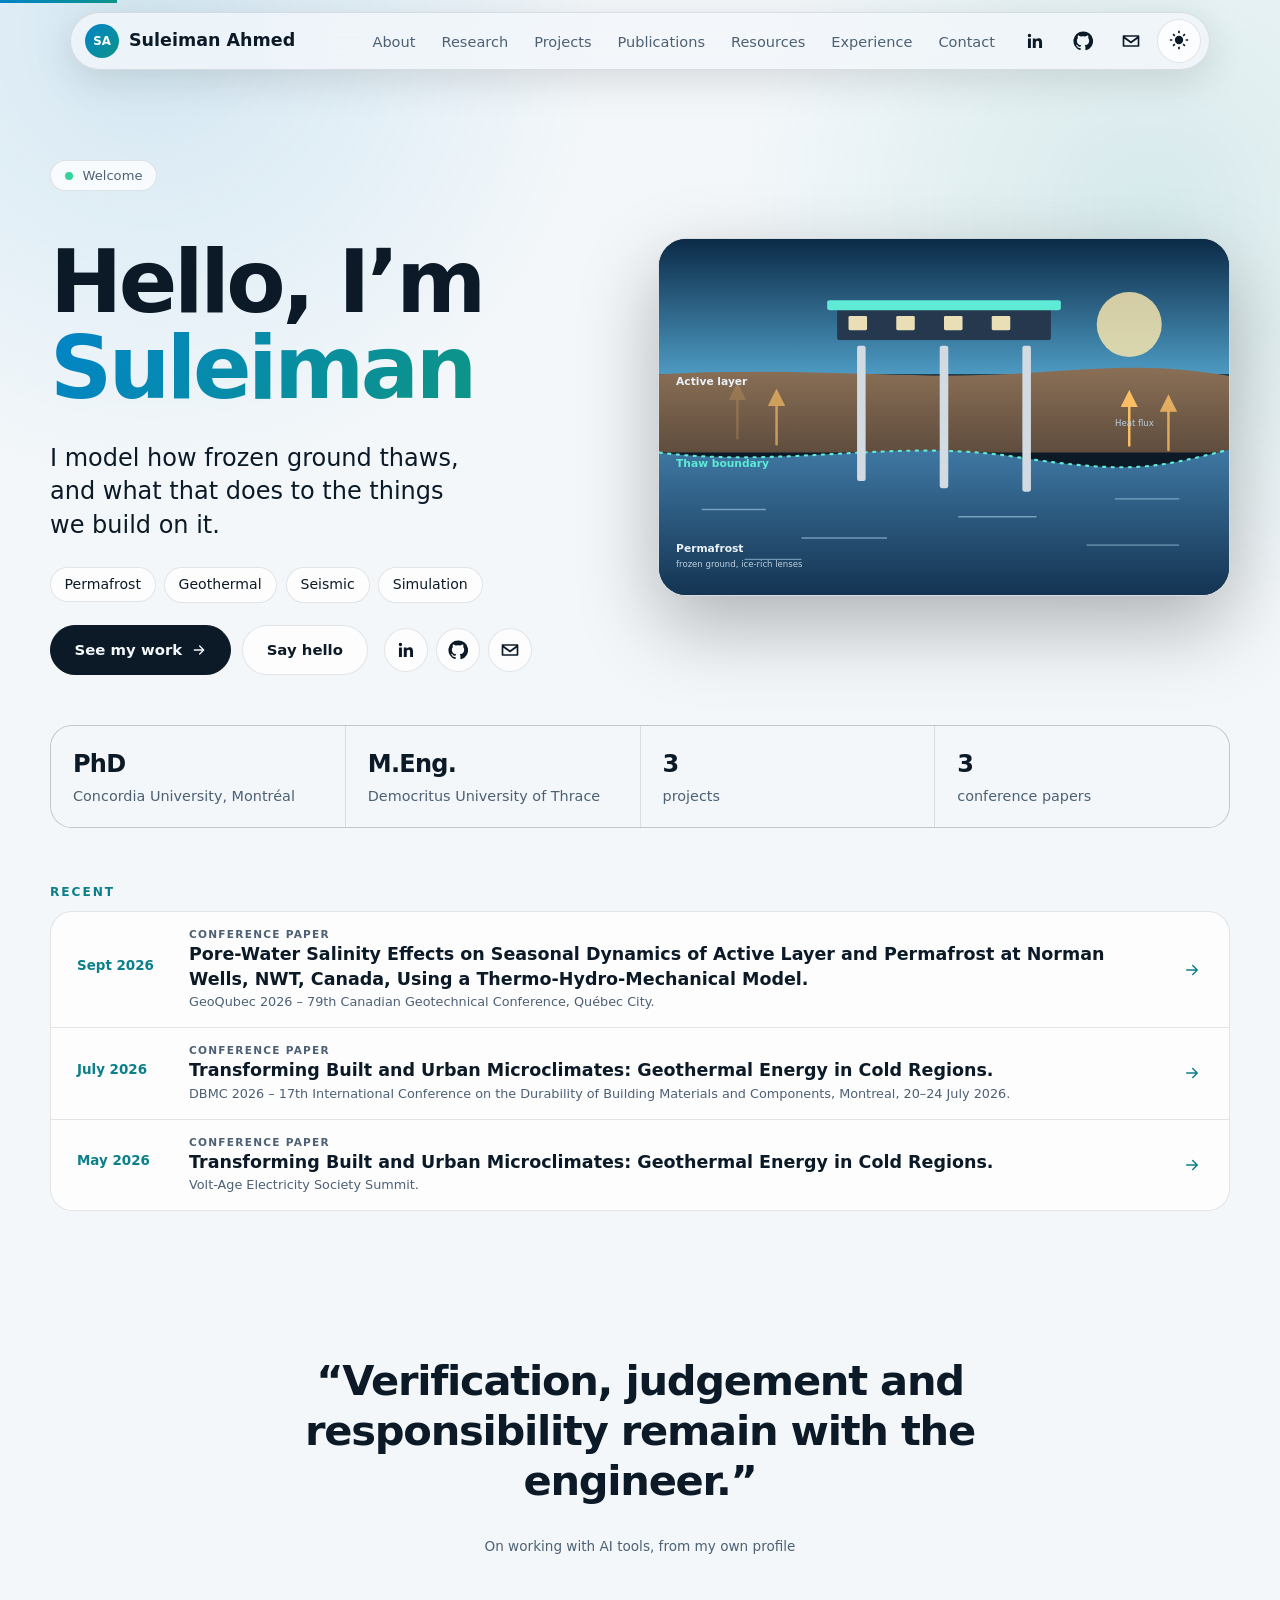
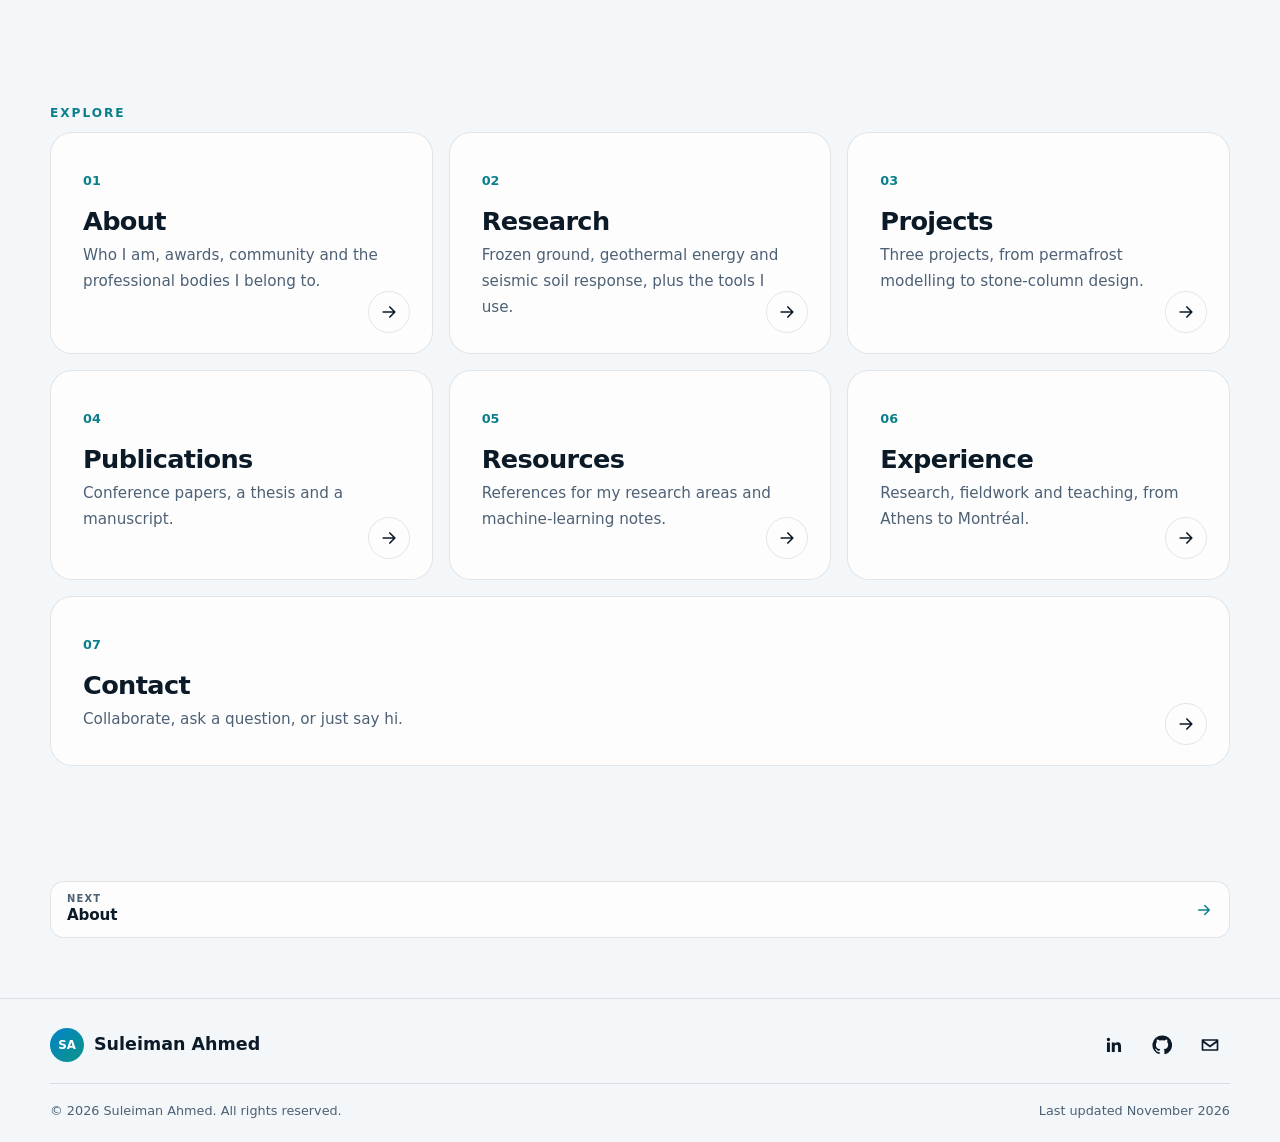
==== index.html @ 606df85e "Update index.html" ====
<!doctype html><html lang="en" data-theme="dark"><head><meta charset="utf-8"><meta name="viewport" content="width=device-width,initial-scale=1"><title>Suleiman Ahmed | Geotechnical engineer, permafrost researcher</title><meta name="description" content="PhD researcher at Concordia University modelling thawing permafrost, geothermal energy and seismic soil response."><meta name="google-site-verification" content="dUcFs72SfxvrmRhfqvgiYNyTWMztEddAQl3PIJQsLcQ" /><meta name="color-scheme" content="dark light"><meta name="theme-color" content="#07101a"><link rel="icon" href="favicon.svg" type="image/svg+xml"><link rel="apple-touch-icon" href="apple-touch-icon.png"><link rel="manifest" href="site.webmanifest"><link rel="canonical" href="https://suleiimanahmed.github.io/"><meta property="og:type" content="website"><meta property="og:site_name" content="Suleiman Ahmed"><meta property="og:title" content="Suleiman Ahmed | Geotechnical engineer, permafrost researcher"><meta property="og:description" content="PhD researcher at Concordia University modelling thawing permafrost, geothermal energy and seismic soil response."><meta property="og:url" content="https://suleiimanahmed.github.io/"><meta property="og:image" content="https://suleiimanahmed.github.io/assets/og-image.png"><meta name="twitter:card" content="summary_large_image"><script type="application/ld+json">{"@context": "https://schema.org", "@type": "Person", "name": "Suleiman Ahmed", "url": "https://suleiimanahmed.github.io/", "jobTitle": "PhD researcher, Civil Engineering (Geotechnical)", "affiliation": {"@type": "CollegeOrUniversity", "name": "Concordia University"}, "alumniOf": {"@type": "CollegeOrUniversity", "name": "Democritus University of Thrace"}, "sameAs": ["https://www.linkedin.com/in/suleimanaliahmed", "https://github.com/suleiimanahmed"], "knowsAbout": ["Permafrost", "Thermo-hydro-mechanical modelling", "Geothermal energy", "Seismic site response"]}</script><script>(function(){var d=document.documentElement,o=null;try{o=sessionStorage.getItem("theme")}catch(e){}d.setAttribute("data-theme",o||(matchMedia("(prefers-color-scheme: light)").matches?"light":"dark"))})();function lf(i){if(i.dataset.fb&&!i.dataset.t){i.dataset.t=1;i.src=i.dataset.fb}else{i.remove()}}</script><link rel="stylesheet" href="style.css"><script src="site.js" defer></script></head><body><svg width="0" height="0" style="position:absolute" aria-hidden="true" focusable="false"><defs><symbol id="i-linkedin" viewBox="0 0 24 24"><path d="M20.45 20.45h-3.56v-5.57c0-1.33-.03-3.04-1.85-3.04-1.85 0-2.14 1.45-2.14 2.94v5.67H9.35V9h3.41v1.56h.05c.48-.9 1.64-1.85 3.37-1.85 3.6 0 4.27 2.37 4.27 5.46v6.28zM5.34 7.43a2.06 2.06 0 1 1 0-4.13 2.06 2.06 0 0 1 0 4.13zM7.12 20.45H3.56V9h3.56v11.45z"/></symbol><symbol id="i-github" viewBox="0 0 24 24"><path d="M12 .5a11.5 11.5 0 0 0-3.64 22.41c.58.1.79-.25.79-.56v-2c-3.2.7-3.88-1.37-3.88-1.37-.52-1.33-1.28-1.69-1.28-1.69-1.05-.71.08-.7.08-.7 1.15.08 1.76 1.19 1.76 1.19 1.03 1.76 2.7 1.25 3.36.96.1-.75.4-1.25.73-1.54-2.55-.29-5.24-1.28-5.24-5.69 0-1.26.45-2.28 1.19-3.09-.12-.29-.52-1.46.11-3.05 0 0 .97-.31 3.17 1.18a11 11 0 0 1 5.77 0c2.2-1.49 3.17-1.18 3.17-1.18.63 1.59.23 2.76.11 3.05.74.81 1.19 1.83 1.19 3.09 0 4.42-2.69 5.39-5.26 5.68.41.36.78 1.06.78 2.14v3.17c0 .31.21.67.8.56A11.5 11.5 0 0 0 12 .5z"/></symbol><symbol id="i-mail" viewBox="0 0 24 24"><path d="M3 5h18a1 1 0 0 1 1 1v12a1 1 0 0 1-1 1H3a1 1 0 0 1-1-1V6a1 1 0 0 1 1-1zm1.6 2 7.4 5.4L19.4 7H4.6zM4 17h16V9.2l-8 5.8-8-5.8V17z"/></symbol><symbol id="i-sun" viewBox="0 0 24 24"><path d="M12 7a5 5 0 1 0 0 10 5 5 0 0 0 0-10zM11 1h2v3h-2V1zm0 19h2v3h-2v-3zM1 11h3v2H1v-2zm19 0h3v2h-3v-2zM4.2 5.6l1.4-1.4 2.1 2.1-1.4 1.4-2.1-2.1zm12.1 12.1 1.4-1.4 2.1 2.1-1.4 1.4-2.1-2.1zM4.2 18.4l2.1-2.1 1.4 1.4-2.1 2.1-1.4-1.4zM16.3 6.3l2.1-2.1 1.4 1.4-2.1 2.1-1.4-1.4z"/></symbol><symbol id="i-moon" viewBox="0 0 24 24"><path d="M21 14.5A9 9 0 0 1 9.5 3a9 9 0 1 0 11.5 11.5z"/></symbol><symbol id="i-ext" viewBox="0 0 24 24"><path d="M14 3h7v7h-2V6.4l-8.3 8.3-1.4-1.4L17.6 5H14V3zM5 5h6v2H5v12h12v-6h2v8H3V5h2z"/></symbol><symbol id="i-arrow" viewBox="0 0 24 24"><path d="M5 12h14M13 6l6 6-6 6" fill="none" stroke="currentColor" stroke-width="2" stroke-linecap="round" stroke-linejoin="round"/></symbol><symbol id="i-menu" viewBox="0 0 24 24"><path d="M3 6h18M3 12h18M3 18h18" fill="none" stroke="currentColor" stroke-width="2" stroke-linecap="round" stroke-linejoin="round"/></symbol><symbol id="i-up" viewBox="0 0 24 24"><path d="M12 19V5M6 11l6-6 6 6" fill="none" stroke="currentColor" stroke-width="2" stroke-linecap="round" stroke-linejoin="round"/></symbol><symbol id="i-copy" viewBox="0 0 24 24"><path d="M9 9h11v11H9zM5 15H4V4h11v1" fill="none" stroke="currentColor" stroke-width="2" stroke-linecap="round" stroke-linejoin="round"/></symbol><symbol id="i-dl" viewBox="0 0 24 24"><path d="M12 4v11M7 11l5 5 5-5M5 20h14" fill="none" stroke="currentColor" stroke-width="2" stroke-linecap="round" stroke-linejoin="round"/></symbol><symbol id="i-send" viewBox="0 0 24 24"><path d="M22 2 11 13M22 2l-7 20-4-9-9-4 20-7z" fill="none" stroke="currentColor" stroke-width="2" stroke-linecap="round" stroke-linejoin="round"/></symbol></defs></svg><div class="progress" aria-hidden="true"></div><div class="glow" aria-hidden="true"><i></i><i></i></div><a class="skip" href="#main">Skip to content</a>
<header class="bar"><div class="bar-in"><a class="brand" href="index.html"><span class="mk">SA</span><span class="bn">Suleiman Ahmed</span></a><nav id="site-nav" aria-label="Primary"><ul class="nav-list"><li><a class="nl" href="about.html">About</a></li><li><a class="nl" href="research.html">Research</a></li><li><a class="nl" href="projects.html">Projects</a></li><li><a class="nl" href="publications.html">Publications</a></li><li><a class="nl" href="resources.html">Resources</a></li><li><a class="nl" href="experience.html">Experience</a></li><li><a class="nl" href="contact.html">Contact</a></li></ul></nav><div class="tools"><ul class="soc mini hide-sm"><li><a href="https://www.linkedin.com/in/suleimanaliahmed" target="_blank" rel="noopener noreferrer" aria-label="LinkedIn (opens in a new tab)" data-tip="LinkedIn"><svg class="ic" viewBox="0 0 24 24" aria-hidden="true" focusable="false" fill="currentColor"><use href="#i-linkedin"/></svg></a></li><li><a href="https://github.com/suleiimanahmed" target="_blank" rel="noopener noreferrer" aria-label="GitHub (opens in a new tab)" data-tip="GitHub"><svg class="ic" viewBox="0 0 24 24" aria-hidden="true" focusable="false" fill="currentColor"><use href="#i-github"/></svg></a></li><li><a href="contact.html" aria-label="Send a message" data-tip="Message"><svg class="ic" viewBox="0 0 24 24" aria-hidden="true" focusable="false" fill="currentColor"><use href="#i-mail"/></svg></a></li></ul><button class="icon-btn" id="theme-toggle" type="button" aria-label="Switch theme" data-tip="Theme"><span class="i-sun"><svg class="ic" viewBox="0 0 24 24" aria-hidden="true" focusable="false" fill="currentColor"><use href="#i-sun"/></svg></span><span class="i-moon"><svg class="ic" viewBox="0 0 24 24" aria-hidden="true" focusable="false" fill="currentColor"><use href="#i-moon"/></svg></span></button><button class="icon-btn menu-btn" id="menu-btn" type="button" aria-label="Open menu" aria-expanded="false" aria-controls="site-nav"><svg class="ic" viewBox="0 0 24 24" aria-hidden="true" focusable="false" fill="currentColor"><use href="#i-menu"/></svg></button></div></div></header>
<main id="main" tabindex="-1"><section class="hero"><div class="wrap hero-g"><div><p class="status ani" style="--i:0"><i></i>Welcome</p><h1><span class="w" style="--i:1">Hello,</span> <span class="w" style="--i:2">I’m</span> <span class="w grad" style="--i:3">Suleiman </span></h1><p class="lede ani" style="--i:4">I model how frozen ground thaws, and what that does to the things we build on it.</p><ul class="words" aria-label="Focus areas"><li class="ani" style="--i:5">Permafrost</li><li class="ani" style="--i:6">Geothermal</li><li class="ani" style="--i:7">Seismic</li><li class="ani" style="--i:8">Simulation</li></ul><div class="cta ani" style="--i:9"><a class="btn pri" href="projects.html">See my work <svg class="ic sm" viewBox="0 0 24 24" aria-hidden="true" focusable="false" fill="currentColor"><use href="#i-arrow"/></svg></a><a class="btn" href="contact.html">Say hello</a><ul class="soc "><li><a href="https://www.linkedin.com/in/suleimanaliahmed" target="_blank" rel="noopener noreferrer" aria-label="LinkedIn (opens in a new tab)" data-tip="LinkedIn"><svg class="ic" viewBox="0 0 24 24" aria-hidden="true" focusable="false" fill="currentColor"><use href="#i-linkedin"/></svg></a></li><li><a href="https://github.com/suleiimanahmed" target="_blank" rel="noopener noreferrer" aria-label="GitHub (opens in a new tab)" data-tip="GitHub"><svg class="ic" viewBox="0 0 24 24" aria-hidden="true" focusable="false" fill="currentColor"><use href="#i-github"/></svg></a></li><li><a href="contact.html" aria-label="Send a message" data-tip="Message"><svg class="ic" viewBox="0 0 24 24" aria-hidden="true" focusable="false" fill="currentColor"><use href="#i-mail"/></svg></a></li></ul></div></div>
<div class="hero-art ani" style="--i:3"><img src="assets/permafrost.svg" alt="Animated conceptual cross-section of a pile-supported structure over thawing permafrost" width="800" height="500" fetchpriority="high"></div></div></section>
<section class="strip"><div class="wrap facts reveal"><p><b>PhD</b>Concordia University, Montréal</p><p><b>M.Eng.</b>Democritus University of Thrace</p><p><b><span data-count="3">3</span></b>projects</p><p><b><span data-count="3">3</span></b>conference papers</p></div></section>
<section class="sec"><div class="wrap"><p class="eb">Recent</p><ul class="recent reveal"><li><a href="publications.html#pub-1"><span class="rd">Sept 2026</span><span class="rt"><b>Conference paper</b>Pore-Water Salinity Effects on Seasonal Dynamics of Active Layer and Permafrost at Norman Wells, NWT, Canada, Using a Thermo-Hydro-Mechanical Model.<small>GeoQubec 2026 – 79th Canadian Geotechnical Conference, Québec City.</small></span><svg class="ic" viewBox="0 0 24 24" aria-hidden="true" focusable="false" fill="currentColor"><use href="#i-arrow"/></svg></a></li><li><a href="publications.html#pub-2"><span class="rd">July 2026</span><span class="rt"><b>Conference paper</b>Transforming Built and Urban Microclimates: Geothermal Energy in Cold Regions.<small>DBMC 2026 – 17th International Conference on the Durability of Building Materials and Components, Montreal, 20–24 July 2026.</small></span><svg class="ic" viewBox="0 0 24 24" aria-hidden="true" focusable="false" fill="currentColor"><use href="#i-arrow"/></svg></a></li><li><a href="publications.html#pub-3"><span class="rd">May 2026</span><span class="rt"><b>Conference paper</b>Transforming Built and Urban Microclimates: Geothermal Energy in Cold Regions.<small>Volt-Age Electricity Society Summit.</small></span><svg class="ic" viewBox="0 0 24 24" aria-hidden="true" focusable="false" fill="currentColor"><use href="#i-arrow"/></svg></a></li></ul></div></section>
<section class="sec"><div class="wrap"><blockquote class="quote reveal"><p>“Verification, judgement and responsibility remain with the engineer.”</p><cite>On working with AI tools, from my own profile</cite></blockquote></div></section>
<section class="sec"><div class="wrap"><p class="eb">Explore</p><div class="ntiles"><a class="ntile reveal" href="about.html"><span class="nn">01</span><h2>About</h2><p>Who I am, awards, community and the professional bodies I belong to.</p><span class="go"><svg class="ic" viewBox="0 0 24 24" aria-hidden="true" focusable="false" fill="currentColor"><use href="#i-arrow"/></svg></span></a><a class="ntile reveal" href="research.html"><span class="nn">02</span><h2>Research</h2><p>Frozen ground, geothermal energy and seismic soil response, plus the tools I use.</p><span class="go"><svg class="ic" viewBox="0 0 24 24" aria-hidden="true" focusable="false" fill="currentColor"><use href="#i-arrow"/></svg></span></a><a class="ntile reveal" href="projects.html"><span class="nn">03</span><h2>Projects</h2><p>Three projects, from permafrost modelling to stone-column design.</p><span class="go"><svg class="ic" viewBox="0 0 24 24" aria-hidden="true" focusable="false" fill="currentColor"><use href="#i-arrow"/></svg></span></a><a class="ntile reveal" href="publications.html"><span class="nn">04</span><h2>Publications</h2><p>Conference papers, a thesis and a manuscript.</p><span class="go"><svg class="ic" viewBox="0 0 24 24" aria-hidden="true" focusable="false" fill="currentColor"><use href="#i-arrow"/></svg></span></a><a class="ntile reveal" href="resources.html"><span class="nn">05</span><h2>Resources</h2><p>References for my research areas and machine-learning notes.</p><span class="go"><svg class="ic" viewBox="0 0 24 24" aria-hidden="true" focusable="false" fill="currentColor"><use href="#i-arrow"/></svg></span></a><a class="ntile reveal" href="experience.html"><span class="nn">06</span><h2>Experience</h2><p>Research, fieldwork and teaching, from Athens to Montréal.</p><span class="go"><svg class="ic" viewBox="0 0 24 24" aria-hidden="true" focusable="false" fill="currentColor"><use href="#i-arrow"/></svg></span></a><a class="ntile reveal" href="contact.html"><span class="nn">07</span><h2>Contact</h2><p>Collaborate, ask a question, or just say hi.</p><span class="go"><svg class="ic" viewBox="0 0 24 24" aria-hidden="true" focusable="false" fill="currentColor"><use href="#i-arrow"/></svg></span></a></div></div></section><section class="sec pager-sec"><div class="wrap"><nav class="pager one" aria-label="Page navigation"><a class="pg next" href="about.html" aria-label="Next: About"><div><span>Next</span><b>About</b></div><svg class="ic" viewBox="0 0 24 24" aria-hidden="true" focusable="false" fill="currentColor"><use href="#i-arrow"/></svg></a></nav></div></section></main>
<footer class="footer"><div class="wrap"><div class="fbrand"><a class="brand" href="index.html"><span class="mk">SA</span><span>Suleiman Ahmed</span></a><ul class="soc mini"><li><a href="https://www.linkedin.com/in/suleimanaliahmed" target="_blank" rel="noopener noreferrer" aria-label="LinkedIn (opens in a new tab)" data-tip="LinkedIn"><svg class="ic" viewBox="0 0 24 24" aria-hidden="true" focusable="false" fill="currentColor"><use href="#i-linkedin"/></svg></a></li><li><a href="https://github.com/suleiimanahmed" target="_blank" rel="noopener noreferrer" aria-label="GitHub (opens in a new tab)" data-tip="GitHub"><svg class="ic" viewBox="0 0 24 24" aria-hidden="true" focusable="false" fill="currentColor"><use href="#i-github"/></svg></a></li><li><a href="contact.html" aria-label="Send a message" data-tip="Message"><svg class="ic" viewBox="0 0 24 24" aria-hidden="true" focusable="false" fill="currentColor"><use href="#i-mail"/></svg></a></li></ul></div><div class="fbase"><p>&copy; 2026 Suleiman Ahmed. All rights reserved.</p><p>Last updated November 2026</p></div></div></footer>
<button class="totop" id="totop" type="button" aria-label="Back to top" hidden><svg class="ic" viewBox="0 0 24 24" aria-hidden="true" focusable="false" fill="currentColor"><use href="#i-up"/></svg></button></body></html>
---- style.css ----
:root{--bg:#f3f7fa;--fg:#0c1a28;--mut:#4d6074;--line:rgba(12,26,40,.11);--card:rgba(255,255,255,.78);--accent:#0b7f8a;--g1:#0284c7;--g2:#0d9488;--glow1:rgba(2,132,199,.13);--glow2:rgba(13,148,136,.12);--sans:"Inter",system-ui,-apple-system,"Segoe UI",Roboto,Helvetica,Arial,sans-serif;--r:22px;--ease:cubic-bezier(.16,1,.3,1);color-scheme:light}
html[data-theme=dark]{--bg:#07101a;--fg:#e9f1f7;--mut:#93a8ba;--line:rgba(255,255,255,.09);--card:rgba(255,255,255,.04);--accent:#4fd1c5;--g1:#38bdf8;--g2:#2dd4bf;--glow1:rgba(56,189,248,.14);--glow2:rgba(45,212,191,.10);color-scheme:dark}
*{box-sizing:border-box}html{scroll-behavior:smooth;scroll-padding-top:96px}
body{margin:0;background:var(--bg);color:var(--fg);font:clamp(16px,.94rem + .2vw,17.5px)/1.7 var(--sans);overflow-x:hidden;-webkit-font-smoothing:antialiased;transition:background-color .4s,color .4s;animation:pagein .5s ease-out}
body.leaving{opacity:0;transition:opacity .2s ease-in}
@keyframes pagein{from{opacity:0}}
main:focus{outline:none}
.progress{position:fixed;top:0;left:0;right:0;height:3px;z-index:100;background:linear-gradient(90deg,var(--g1),var(--g2));transform-origin:0 50%;transform:scaleX(0);will-change:transform;pointer-events:none}
.glow{position:fixed;inset:0;z-index:-1;pointer-events:none;overflow:hidden;contain:strict}
.glow i{position:absolute;border-radius:50%;will-change:transform}
.glow i:first-child{width:900px;height:900px;left:-300px;top:-420px;background:radial-gradient(closest-side,var(--glow1),transparent);animation:drift1 30s ease-in-out infinite alternate}
.glow i:last-child{width:820px;height:820px;right:-280px;top:-200px;background:radial-gradient(closest-side,var(--glow2),transparent);animation:drift2 36s ease-in-out infinite alternate}
@keyframes drift1{to{transform:translate3d(180px,140px,0)}}@keyframes drift2{to{transform:translate3d(-200px,180px,0)}}
a{color:inherit}img,svg{max-width:100%}p{margin:0 0 1em;color:var(--mut)}h1,h2,h3{margin:0;font-weight:650;letter-spacing:-.025em;line-height:1.12}h3{font-size:1.05rem;letter-spacing:-.01em;color:var(--fg)}
:focus-visible{outline:2px solid var(--accent);outline-offset:3px;border-radius:8px}
.wrap{width:min(1180px,calc(100% - clamp(32px,6vw,80px)));margin-inline:auto}
.skip{position:absolute;top:-80px;left:10px;background:var(--bg);padding:10px 14px;z-index:300;border-radius:8px}.skip:focus{top:8px}
.bar{position:sticky;top:12px;z-index:50;padding:0 clamp(12px,3vw,32px)}
.bar-in{position:relative;max-width:1140px;margin:12px auto 0;display:flex;align-items:center;gap:8px;padding:6px 8px 6px 14px;border:1px solid var(--line);border-radius:999px;background:color-mix(in srgb,var(--bg) 78%,transparent);backdrop-filter:blur(14px);box-shadow:0 10px 40px rgba(0,0,0,.12);animation:drop .8s var(--ease)}
@keyframes drop{from{opacity:0;transform:translate3d(0,-20px,0)}}
.brand{display:flex;align-items:center;gap:10px;text-decoration:none;font-weight:650;margin-right:auto}
.mk{display:grid;place-items:center;width:34px;height:34px;border-radius:50%;background:linear-gradient(135deg,var(--g1),var(--g2));color:#fff;font-size:.74rem;font-weight:700;transition:transform .6s var(--ease)}.brand:hover .mk{transform:rotate(360deg)}
.nav-list{display:flex;gap:2px;list-style:none;margin:0;padding:0}
.nl{position:relative;display:inline-flex;align-items:center;min-height:44px;padding:0 12px;border-radius:999px;color:var(--mut);font:500 .91rem var(--sans);text-decoration:none;transition:color .2s,background-color .2s}
.nl::after{content:"";position:absolute;left:12px;right:12px;bottom:7px;height:2px;border-radius:2px;background:linear-gradient(90deg,var(--g1),var(--g2));transform:scaleX(0);transition:transform .4s var(--ease)}
.nl:hover{color:var(--fg)}.nl:hover::after,.nl[aria-current]::after{transform:scaleX(1)}.nl[aria-current]{color:var(--fg);background:var(--card)}
.ic{width:20px;height:20px;flex:none}.ic.sm{width:16px;height:16px}.ic.xs{width:12px;height:12px}
.tools{display:flex;align-items:center;gap:6px}.soc{display:flex;gap:8px;list-style:none;margin:0;padding:0}
.soc a,.icon-btn{position:relative;display:grid;place-items:center;width:44px;height:44px;border-radius:50%;border:1px solid var(--line);background:var(--card);color:var(--fg);cursor:pointer;transition:transform .4s var(--ease),background-color .3s,color .3s,border-color .3s}
.soc a:hover,.icon-btn:hover{color:#fff;background:linear-gradient(135deg,var(--g1),var(--g2));border-color:transparent;transform:translate3d(0,-3px,0)}
.icon-btn svg{transition:transform .6s var(--ease)}.icon-btn:hover svg{transform:rotate(25deg)}
.mini a{border-color:transparent;background:none;width:40px;height:40px}
[data-tip]::after{content:attr(data-tip);position:absolute;top:calc(100% + 8px);left:50%;translate:-50% 0;padding:3px 9px;border-radius:7px;background:var(--fg);color:var(--bg);font:500 .72rem var(--sans);white-space:nowrap;opacity:0;pointer-events:none;transition:opacity .15s}
[data-tip]:hover::after,[data-tip]:focus-visible::after{opacity:1}.footer [data-tip]::after{top:auto;bottom:calc(100% + 8px)}
.i-moon{display:none}html[data-theme=dark] .i-sun{display:none}html[data-theme=dark] .i-moon{display:block}.menu-btn{display:none}
.ani{opacity:0;animation:rise 1s var(--ease) forwards;animation-delay:calc(var(--i,0) * 80ms + 100ms)}
@keyframes rise{from{opacity:0;transform:translate3d(0,22px,0)}to{opacity:1;transform:none}}
.w{display:inline-block;opacity:0;animation:word 1s var(--ease) forwards;animation-delay:calc(var(--i,0) * 100ms + 120ms)}
@keyframes word{from{opacity:0;transform:translate3d(0,40%,0)}to{opacity:1;transform:none}}
.hero{padding:clamp(40px,7vw,100px) 0 clamp(24px,4vw,50px)}.hero-g{display:grid;grid-template-columns:1fr 1.05fr;gap:clamp(28px,5vw,72px);align-items:center}
.status{display:inline-flex;align-items:center;gap:10px;padding:7px 14px;border:1px solid var(--line);border-radius:999px;background:var(--card);font:500 .82rem var(--sans)}.status i{width:8px;height:8px;border-radius:50%;background:#34d399;animation:p 2.2s infinite}
@keyframes p{0%{box-shadow:0 0 0 0 rgba(52,211,153,.6)}70%{box-shadow:0 0 0 9px rgba(52,211,153,0)}}
h1{font-size:clamp(2.6rem,1.2rem + 5.6vw,5.4rem);line-height:1;letter-spacing:-.04em;margin:.4em 0 .35em;max-width:14ch}
.grad{background:linear-gradient(120deg,var(--g1),var(--g2),var(--g1));background-size:200% 100%;-webkit-background-clip:text;background-clip:text;color:transparent;animation:word 1s var(--ease) forwards,shine 8s linear 1.4s infinite;animation-delay:calc(var(--i,0) * 100ms + 120ms),0s}
@keyframes shine{to{background-position:-200% 0}}
.lede{font-size:clamp(1.15rem,1rem + .8vw,1.5rem);line-height:1.4;color:var(--fg);max-width:28ch}
.words{display:flex;flex-wrap:wrap;gap:8px;list-style:none;padding:0;margin:0 0 6px}.words li{padding:5px 14px;border:1px solid var(--line);border-radius:999px;font-size:.88rem;background:var(--card)}
.cta{display:flex;flex-wrap:wrap;align-items:center;gap:10px;margin-top:22px}.cta .soc{margin-left:6px}
.btn{position:relative;overflow:hidden;display:inline-flex;align-items:center;gap:8px;min-height:50px;padding:0 24px;border:1px solid var(--line);border-radius:999px;background:var(--card);color:var(--fg);font:600 .93rem var(--sans);text-decoration:none;cursor:pointer;transition:transform .4s var(--ease),border-color .3s,box-shadow .4s,background-color .3s,color .3s}
.btn::before{content:"";position:absolute;inset:0;background:linear-gradient(120deg,transparent 30%,rgba(255,255,255,.3) 50%,transparent 70%);transform:translate3d(-120%,0,0);transition:transform .8s var(--ease)}.btn:hover::before{transform:translate3d(120%,0,0)}
.btn .ic{transition:transform .4s var(--ease)}.btn:hover .ic{transform:translate3d(4px,0,0)}
.btn:hover{transform:translate3d(0,-3px,0);border-color:var(--accent);box-shadow:0 12px 30px rgba(0,0,0,.18)}.btn.pri{background:var(--fg);color:var(--bg);border-color:var(--fg)}.btn.pri:hover{background:linear-gradient(135deg,var(--g1),var(--g2));color:#fff;border-color:transparent}.btn[disabled]{opacity:.6;pointer-events:none}
.hero-art{border-radius:28px;overflow:hidden;border:1px solid var(--line);box-shadow:0 30px 80px rgba(0,0,0,.28)}.hero-art img{width:100%;height:auto;display:block}
.facts{display:grid;grid-template-columns:repeat(4,1fr);gap:1px;background:var(--line);border:1px solid var(--line);border-radius:var(--r);overflow:hidden}.facts p{margin:0;padding:18px 22px;background:var(--bg);font-size:.9rem}.facts b{display:block;font-size:1.5rem;letter-spacing:-.03em;color:var(--fg)}
.recent{list-style:none;margin:0;padding:0;border:1px solid var(--line);border-radius:var(--r);background:var(--card);overflow:hidden}
.recent a{display:grid;grid-template-columns:96px 1fr 20px;gap:16px;align-items:center;padding:16px clamp(16px,2.5vw,26px);border-top:1px solid var(--line);text-decoration:none;transition:background-color .3s,padding .4s var(--ease)}.recent li:first-child a{border-top:0}
.recent a:hover{background:var(--glow1);padding-left:clamp(22px,3vw,34px)}.recent .rt{display:block;font-weight:600;line-height:1.4}.recent .rt b{display:block;font:700 .66rem var(--sans);letter-spacing:.12em;text-transform:uppercase;color:var(--mut);margin-bottom:2px}.recent small{display:block;font-weight:400;color:var(--mut);font-size:.8rem;margin-top:2px}.recent .ic{color:var(--accent);width:18px;height:18px}
.quote{margin:0;padding:clamp(10px,3vw,30px) 0;text-align:center}.quote p{font-size:clamp(1.5rem,1rem + 2.4vw,2.6rem);line-height:1.2;letter-spacing:-.03em;color:var(--fg);font-weight:600;max-width:24ch;margin:0 auto .6em}.quote cite{font-style:normal;font-size:.85rem;color:var(--mut)}
.sec{padding:clamp(26px,4.5vw,64px) 0}.eb{font:700 .76rem var(--sans);letter-spacing:.16em;text-transform:uppercase;color:var(--accent);margin-bottom:12px}
.phead{padding:clamp(36px,6vw,80px) 0 0}.phead h1{font-size:clamp(2.1rem,1.2rem + 3.6vw,4rem);max-width:20ch}.lede2{font-size:1.1rem;max-width:60ch;margin-top:16px}
.ntiles{display:grid;grid-template-columns:repeat(3,1fr);gap:16px}.ntile:last-child{grid-column:1/-1;min-height:150px}
.ntile,.themes li,.rcard{--mx:50%;--my:50%}
.ntile{position:relative;display:block;padding:clamp(22px,3vw,32px);min-height:210px;border:1px solid var(--line);border-radius:var(--r);background:var(--card);text-decoration:none;overflow:hidden;transition:transform .6s var(--ease),border-color .3s,box-shadow .4s}
.ntile::before,.themes li::before,.rcard::before{content:"";position:absolute;inset:0;background:radial-gradient(420px circle at var(--mx) var(--my),var(--glow1),var(--glow2) 40%,transparent 70%);opacity:0;transition:opacity .4s;pointer-events:none}
.ntile:hover{border-color:var(--accent);box-shadow:0 24px 60px rgba(0,0,0,.2)}.ntile:hover::before,.themes li:hover::before,.rcard:hover::before{opacity:1}
.ntile.tilting{transition:transform .12s ease-out,border-color .3s,box-shadow .4s}
.ntile>*{position:relative}.nn{font:700 .8rem var(--sans);color:var(--accent)}.ntile h2{font-size:1.6rem;margin:12px 0 8px}.ntile p{margin:0;font-size:.95rem}
.go{position:absolute!important;right:22px;bottom:20px;display:grid;place-items:center;width:42px;height:42px;border-radius:50%;border:1px solid var(--line);transition:transform .5s var(--ease),background-color .3s,color .3s}.ntile:hover .go{background:var(--fg);color:var(--bg);transform:translate3d(6px,0,0) rotate(-45deg)}
.big{font-size:clamp(1.3rem,1rem + 1.1vw,1.8rem);line-height:1.3;letter-spacing:-.02em;color:var(--fg);font-weight:550;margin:0 0 .7em}
.two{display:grid;grid-template-columns:1fr 1fr;gap:clamp(18px,4vw,56px)}
.themes{list-style:none;margin:34px 0 0;padding:0;display:grid;grid-template-columns:repeat(3,1fr);gap:16px}.themes li{position:relative;overflow:hidden;padding:24px;border:1px solid var(--line);border-radius:var(--r);background:var(--card)}
.themes li>*{position:relative}.themes span{font-weight:700;font-size:.8rem;color:var(--accent)}.themes h2{font-size:1.2rem;margin:10px 0 8px}.themes p{margin:0;font-size:.95rem}
.h2{font-size:clamp(1.6rem,1.2rem + 1.6vw,2.4rem);margin-bottom:22px}
.tools-g{list-style:none;margin:0 0 14px;padding:0;display:grid;grid-template-columns:repeat(auto-fill,minmax(170px,1fr));gap:12px}
.tool{display:flex;padding:0;border:1px solid var(--line);border-radius:16px;background:var(--card);font-size:.92rem;font-weight:550}
.tl{display:flex;align-items:center;gap:12px;width:100%;height:100%;padding:12px 14px;border-radius:16px;color:inherit;text-decoration:none}
.tl .ic{margin-left:auto;color:var(--mut);opacity:.6;flex:none;transition:transform .4s var(--ease),opacity .3s}
.tool:hover .tl .ic{opacity:1;transform:translate3d(2px,-2px,0)}
.lg{position:relative;flex:none;display:grid;place-items:center;width:42px;height:42px;border-radius:12px;background:#fff;border:1px solid rgba(0,0,0,.08);overflow:hidden}
.lg b{font:700 .78rem var(--sans);color:#4a5568;letter-spacing:.02em}.lg img{position:absolute;inset:7px;width:28px;height:28px;object-fit:contain;background:#fff}.lg.org{width:48px;height:48px;border-radius:14px}.lg.org img{inset:8px;width:32px;height:32px}
.lg.mono{background:linear-gradient(135deg,var(--g1),var(--g2));border-color:transparent}.lg.mono b{color:#fff;font-size:.8rem}
.lg.wide{display:flex;align-items:center;justify-content:center;width:auto;min-width:112px;padding:0 8px}
.lg.wide img{position:static;inset:auto;width:auto;height:auto;max-width:100px;max-height:30px;object-fit:contain}
.lg.wide:has(img) b{display:none}
.lg.org.wide{min-width:96px;height:48px}.lg.org.wide img{max-width:84px;max-height:34px;width:auto;height:auto}
.tl:has(.wide img)>span:not(.lg){position:absolute;width:1px;height:1px;overflow:hidden;clip:rect(0,0,0,0)}
.skills{display:grid;grid-template-columns:repeat(2,1fr);gap:14px}.sk{padding:22px;border:1px solid var(--line);border-radius:var(--r);background:var(--card)}.sk h3{margin-bottom:12px}.sk ul{list-style:none;margin:0;padding:0;display:flex;flex-wrap:wrap;gap:6px}.sk li{padding:4px 12px;border-radius:999px;background:var(--glow1);font-size:.85rem;color:var(--fg);transition:background-color .25s,color .25s}.sk li:hover{background:var(--accent);color:var(--bg)}
.projs{display:grid;gap:clamp(20px,3vw,34px)}
.proj{display:grid;grid-template-columns:1.1fr 1fr;gap:clamp(20px,3.5vw,48px);align-items:center;padding:clamp(14px,2vw,22px);border:1px solid var(--line);border-radius:30px;background:var(--card);scroll-margin-top:100px}.proj.rev figure{order:2}
.proj figure{margin:0;border-radius:20px;overflow:hidden;position:relative}.proj img{width:100%;height:auto;display:block}
.pb{padding:clamp(4px,1.5vw,18px)}.pst{font:700 .74rem var(--sans);letter-spacing:.12em;text-transform:uppercase;color:var(--accent);margin-bottom:10px}.proj h2{font-size:clamp(1.5rem,1.1rem + 1.4vw,2.2rem);margin-bottom:14px}
.role{font-size:.93rem;margin-bottom:.5em}.role b{display:block;color:var(--fg);font-size:.72rem;letter-spacing:.12em;text-transform:uppercase}
.more{display:inline-flex;align-items:center;gap:8px;margin-top:10px;font-weight:600;font-size:.92rem;text-decoration:none;color:var(--accent)}.more .ic{transition:transform .4s var(--ease)}.more:hover .ic{transform:translate3d(6px,0,0)}
.pubbar{display:flex;flex-wrap:wrap;align-items:center;justify-content:space-between;gap:10px;margin-bottom:16px}.pubbar .filters{margin:0}
.filters{display:flex;flex-wrap:wrap;gap:8px;margin-bottom:16px}.filters button{min-height:44px;padding:0 18px;border:1px solid var(--line);border-radius:999px;background:var(--card);color:var(--mut);font:500 .9rem var(--sans);cursor:pointer;transition:transform .3s var(--ease),color .2s,background-color .2s}.filters button:hover{color:var(--fg);transform:translate3d(0,-2px,0)}.filters button[aria-pressed=true]{background:var(--fg);color:var(--bg);border-color:var(--fg)}
.kfilter{display:flex;flex-wrap:wrap;align-items:center;gap:8px;margin:0 0 26px}.kfilter span{font:700 .72rem var(--sans);letter-spacing:.14em;text-transform:uppercase;color:var(--mut);margin-right:4px}
.kfilter button{min-height:38px;padding:0 14px;border:1px solid var(--line);border-radius:999px;background:var(--card);color:var(--mut);font:500 .85rem var(--sans);cursor:pointer;transition:color .2s,background-color .2s,transform .3s var(--ease)}.kfilter button:hover{color:var(--fg);transform:translate3d(0,-2px,0)}.kfilter button[aria-pressed=true]{background:var(--fg);color:var(--bg);border-color:var(--fg)}
.panel{padding:clamp(20px,3vw,34px);border:1px solid var(--line);border-radius:var(--r);background:var(--card);scroll-margin-top:100px}.pubs,.rows,.orgs{list-style:none;margin:0}.rows,.orgs{padding:0}.pubs{padding:clamp(8px,2vw,16px) clamp(20px,3vw,34px)}
.grid2{display:grid;grid-template-columns:1fr 1fr;gap:20px;align-items:start}.ph{font-size:.76rem;letter-spacing:.16em;text-transform:uppercase;color:var(--accent);margin-bottom:6px}
.pub{display:grid;grid-template-columns:110px 1fr;gap:18px;padding:20px 0;border-top:1px solid var(--line)}.pub:first-child{border-top:0}
.py,.rd{font:600 .84rem var(--sans);color:var(--accent)}.pk{font:700 .7rem var(--sans);letter-spacing:.12em;text-transform:uppercase;color:var(--mut);margin:0 0 4px}.pt{color:var(--fg);font-weight:600;font-size:1.05rem;line-height:1.4;margin:0 0 4px}.pm{font-size:.9rem;margin:0 0 .4em}
.pub:target{box-shadow:0 0 0 8px var(--card),0 0 0 9px var(--accent);border-radius:6px}
.cite{display:inline-flex;align-items:center;gap:6px;margin-top:6px;min-height:34px;padding:0 12px;border:1px solid var(--line);border-radius:999px;background:none;color:var(--mut);font:500 .78rem var(--sans);cursor:pointer;transition:color .2s,border-color .2s}.cite:hover{color:var(--accent);border-color:var(--accent)}.cite.done{color:var(--accent);border-color:var(--accent)}.pubbar .cite{margin:0;min-height:40px;padding:0 16px;font-size:.85rem}
.row{padding:18px 0;border-top:1px solid var(--line)}.row:first-child{border-top:0}.rd{display:block;margin-bottom:8px}.rb{display:flex;gap:14px;align-items:flex-start}.sub{font-size:.9rem;margin:2px 0 6px}.row p:last-child{margin-bottom:0;font-size:.95rem}
.orgs li a{display:grid;grid-template-columns:104px 1fr 24px;align-items:center;gap:16px;min-height:68px;padding:12px 0;border-top:1px solid var(--line);text-decoration:none;transition:padding .4s var(--ease),color .3s}.orgs li:first-child a{border-top:0}.orgs a:hover{padding-left:12px;color:var(--accent)}.orgs small{display:block;color:var(--mut);font-size:.82rem}.orgs .lg{justify-self:start}
.chips{display:flex;flex-wrap:wrap;gap:8px;margin-bottom:24px}.chip{display:inline-flex;align-items:center;min-height:40px;padding:0 16px;border:1px solid var(--line);border-radius:999px;background:var(--card);font-size:.88rem;font-weight:550;text-decoration:none;transition:transform .3s var(--ease),border-color .3s,color .3s}.chip:hover{transform:translate3d(0,-2px,0);border-color:var(--accent);color:var(--accent)}
.rlist{display:grid;gap:22px}
.rcard{position:relative;overflow:hidden;padding:clamp(20px,3vw,34px);border:1px solid var(--line);border-radius:28px;background:var(--card);scroll-margin-top:100px}.rcard>*{position:relative}
.rcard header{display:flex;align-items:center;gap:16px;padding-bottom:20px;margin-bottom:22px;border-bottom:1px solid var(--line)}.rcard header p{margin:2px 0 0;font-size:.95rem;max-width:60ch}.rcard h2{font-size:clamp(1.5rem,1.1rem + 1.4vw,2.1rem)}
.rbody{display:grid;grid-template-columns:minmax(0,1fr) minmax(0,1.15fr);gap:clamp(22px,4vw,56px)}
.rcol h3{display:flex;align-items:center;gap:8px;font:700 .72rem var(--sans);letter-spacing:.14em;text-transform:uppercase;color:var(--accent);margin-bottom:12px}.rcol h3 span{padding:0 8px;border-radius:999px;background:var(--glow1);color:var(--fg);letter-spacing:0}
.lcol.empty .llist{display:none}.lcol.empty::after{content:"No links of this type here.";color:var(--mut);font-size:.9rem}
.llist{list-style:none;margin:0;padding:0;display:grid;gap:8px}
.lrow{display:flex;align-items:center;gap:12px;padding:10px 14px;border:1px solid var(--line);border-radius:14px;background:var(--card);text-decoration:none;transition:transform .4s var(--ease),border-color .3s,background-color .3s}.lrow:hover{transform:translate3d(4px,0,0);border-color:var(--accent)}
.lrow .ic{margin-left:auto;color:var(--mut);flex:none}.lt{display:flex;flex-direction:column;min-width:0;font-size:.93rem;font-weight:550;line-height:1.35}.lt small{color:var(--mut);font-weight:400;font-size:.78rem}
.kind{flex:none;min-width:62px;text-align:center;padding:2px 8px;border-radius:8px;font:700 .64rem var(--sans);letter-spacing:.08em;text-transform:uppercase;background:var(--glow1);color:var(--accent)}
.k-docs{background:var(--glow2)}.k-tool,.k-profile{background:transparent;box-shadow:inset 0 0 0 1px var(--line);color:var(--mut)}
.notes{margin:0;padding:0;list-style:none;display:grid;gap:12px;counter-reset:n}.notes li{position:relative;padding-left:38px;color:var(--mut);font-size:.95rem;line-height:1.65;counter-increment:n}.notes li::before{content:counter(n);position:absolute;left:0;top:.1em;display:grid;place-items:center;width:24px;height:24px;border-radius:50%;background:linear-gradient(135deg,var(--g1),var(--g2));color:#fff;font:700 .72rem var(--sans)}
.notes code{padding:1px 7px;border-radius:7px;background:var(--glow1);color:var(--fg);font:500 .85em ui-monospace,SFMono-Regular,Menlo,Consolas,monospace;white-space:nowrap}
.xl{display:inline-flex;align-items:center;gap:4px;color:var(--accent);font-weight:600;text-decoration:none}.xl:hover{text-decoration:underline;text-underline-offset:4px}
.contact{padding:clamp(22px,4.5vw,52px);border-radius:32px;border:1px solid var(--line);background:linear-gradient(135deg,var(--glow1),var(--glow2)),var(--card)}.note{font-size:.88rem}
.cgrid{display:grid;grid-template-columns:1fr 1fr;gap:clamp(24px,5vw,64px);align-items:start}
.cf{padding:clamp(18px,3vw,28px);border:1px solid var(--line);border-radius:24px;background:var(--bg)}.cf-h{font-size:1.25rem;margin-bottom:14px}
.cf-row{margin-bottom:14px}.cf label{display:block;margin-bottom:6px;font:600 .85rem var(--sans);color:var(--fg)}
.cf input[type=text],.cf input[type=email],.cf textarea{width:100%;padding:12px 16px;border:1px solid var(--line);border-radius:14px;background:var(--card);color:var(--fg);font:500 1rem var(--sans);outline:none;transition:border-color .2s}.cf textarea{resize:vertical;min-height:130px}
.cf input:focus,.cf textarea:focus{border-color:var(--accent)}.cf .cf-q input{width:110px}
.cf .hp{position:absolute;left:-9999px;width:1px;height:1px;opacity:0;pointer-events:none}
#cf-status{margin-top:12px;min-height:1.4em;color:var(--fg)}#cf-status.ok{color:var(--accent)}#cf-status.err{color:#e5484d}
.pager-sec{padding-bottom:0}
.pager{display:grid;grid-template-columns:1fr 1fr;gap:10px}.pager.one{grid-template-columns:1fr}
.pg{display:flex;align-items:center;gap:12px;padding:11px 16px;border:1px solid var(--line);border-radius:14px;background:var(--card);text-decoration:none;transition:transform .5s var(--ease),border-color .3s,box-shadow .4s;min-width:0}
.pg span{display:block;font:700 .62rem var(--sans);letter-spacing:.12em;text-transform:uppercase;color:var(--mut);line-height:1.3}
.pg b{display:block;font-size:.95rem;font-weight:600;letter-spacing:-.01em;line-height:1.3}
.pg .ic{width:18px;height:18px;flex:none;color:var(--accent);transition:transform .5s var(--ease)}
.pg.prev .ic{transform:rotate(180deg)}.pg.next{justify-content:space-between}.pg.next .ic{margin-left:auto}
.pg:hover{border-color:var(--accent);box-shadow:0 12px 30px rgba(0,0,0,.14);transform:translate3d(0,-2px,0)}
.pg.next:hover .ic{transform:translate3d(4px,0,0)}.pg.prev:hover .ic{transform:rotate(180deg) translate3d(4px,0,0)}
.totop{position:fixed;right:clamp(14px,3vw,28px);bottom:clamp(14px,3vw,28px);z-index:60;display:grid;place-items:center;width:42px;height:42px;border-radius:50%;border:1px solid var(--line);background:color-mix(in srgb,var(--bg) 80%,transparent);backdrop-filter:blur(12px);color:var(--fg);cursor:pointer;opacity:0;pointer-events:none;transform:translate3d(0,12px,0);transition:opacity .4s var(--ease),transform .4s var(--ease),border-color .3s}
.totop .ic{width:18px;height:18px}.totop.show{opacity:1;pointer-events:auto;transform:none}.totop:hover{border-color:var(--accent);color:var(--accent)}
.footer{margin-top:clamp(30px,5vw,60px);border-top:1px solid var(--line);padding:26px 0 20px}
.fbrand{display:flex;align-items:center;justify-content:space-between;flex-wrap:wrap;gap:12px}.fbrand .brand{margin:0}.fbrand .soc{margin-left:0}
.fbase{display:flex;justify-content:space-between;flex-wrap:wrap;gap:4px 20px;margin-top:18px;padding-top:16px;border-top:1px solid var(--line)}.fbase p{margin:0;font-size:.8rem}
.sr{position:absolute;width:1px;height:1px;overflow:hidden;clip:rect(0,0,0,0)}[hidden]{display:none!important}
.js .reveal,.js .stag>*{opacity:0;transform:translate3d(0,22px,0);transition:opacity .9s var(--ease),transform 1s var(--ease);transition-delay:var(--d,0s);will-change:opacity,transform}
.js .reveal.in,.js .stag>*.in{opacity:1;transform:none;will-change:auto}
.js .reveal.in,.js .stag>.in{transition-delay:var(--d,0s)}
.js .stag>.tool.in,.js .stag>.sk.in,.js .themes li.reveal.in,.js .ntile.reveal.in,.js .proj.reveal.in,.js .rcard.reveal.in{transition:opacity .9s var(--ease),transform .5s var(--ease),border-color .3s,box-shadow .4s}
.js .stag>.tool.in:hover,.js .stag>.sk.in:hover{transform:translate3d(0,-4px,0);border-color:var(--accent)}.js .themes li.reveal.in:hover{transform:translate3d(0,-6px,0);border-color:var(--accent)}
.js .proj.reveal.in:hover,.js .rcard.reveal.in:hover{border-color:var(--accent);box-shadow:0 26px 60px rgba(0,0,0,.2)}
@media(max-width:1060px){.hide-sm{display:none!important}.ntiles,.themes{grid-template-columns:repeat(2,1fr)}.ntile:last-child{grid-column:1/-1}}
@media(max-width:1000px){.menu-btn{display:grid}.bn{display:none}
#site-nav{position:absolute;top:calc(100% + 8px);left:0;right:0;background:var(--bg);border:1px solid var(--line);border-radius:22px;max-height:0;overflow:hidden;visibility:hidden;opacity:0;transition:max-height .5s var(--ease),opacity .3s,visibility .5s;box-shadow:0 20px 50px rgba(0,0,0,.3)}#site-nav.open{max-height:80vh;visibility:visible;opacity:1}
.nav-list{flex-direction:column;gap:0;padding:8px}.nl{width:100%;min-height:50px;font-size:1rem;border-radius:14px}.nl::after{display:none}.nl[aria-current]{box-shadow:inset 3px 0 var(--accent)}}
@media(max-width:860px){.hero-g,.two,.grid2,.proj,.themes,.skills,.rbody,.cgrid{grid-template-columns:1fr}.proj.rev figure{order:0}.facts{grid-template-columns:repeat(2,1fr)}.pub{grid-template-columns:1fr;gap:4px}.rcard header{align-items:flex-start}.recent a{grid-template-columns:1fr 20px}.recent .rd{grid-column:1/-1;margin:0}}
@media(max-width:560px){.ntiles{grid-template-columns:1fr}.ntile{min-height:170px}.tools-g{grid-template-columns:repeat(2,1fr)}.orgs li a{grid-template-columns:96px 1fr 22px;gap:12px}
.pager{gap:8px}.pg{padding:8px 12px;gap:8px;border-radius:12px}.pg span{display:none}.pg b{font-size:.85rem}.pg .ic{width:15px;height:15px}.pager.one .pg{justify-content:space-between}}
@media(prefers-contrast:more){:root,html[data-theme=dark]{--line:rgba(128,128,128,.6);--mut:currentColor}}
@media(prefers-reduced-motion:reduce){*,*::before,*::after{transition-duration:.01ms!important;animation:none!important;scroll-behavior:auto!important}.ani,.w{opacity:1}.js .reveal,.js .stag>*{opacity:1;transform:none}.progress{display:none}}
@media print{:root,html[data-theme=dark]{--bg:#fff;--fg:#000;--mut:#333;--line:#bbb;--card:#fff;--accent:#0b5560}
body{animation:none;font-size:11pt}.bar,.progress,.glow,.footer,.pager-sec,.totop,.filters,.kfilter,.chips,.cta,.cf,.cite,.skip,.go,.pubbar{display:none!important}
.ani,.w,.reveal,.stag>*{opacity:1!important;transform:none!important;animation:none!important}.panel,.proj,.rcard,.tool,.sk,.themes li,.ntile,.recent{break-inside:avoid;box-shadow:none!important;background:#fff!important}
.grid2,.two,.proj,.rbody{grid-template-columns:1fr!important}.wrap{width:100%}a{text-decoration:none}h1{font-size:24pt}.phead{padding-top:0}}
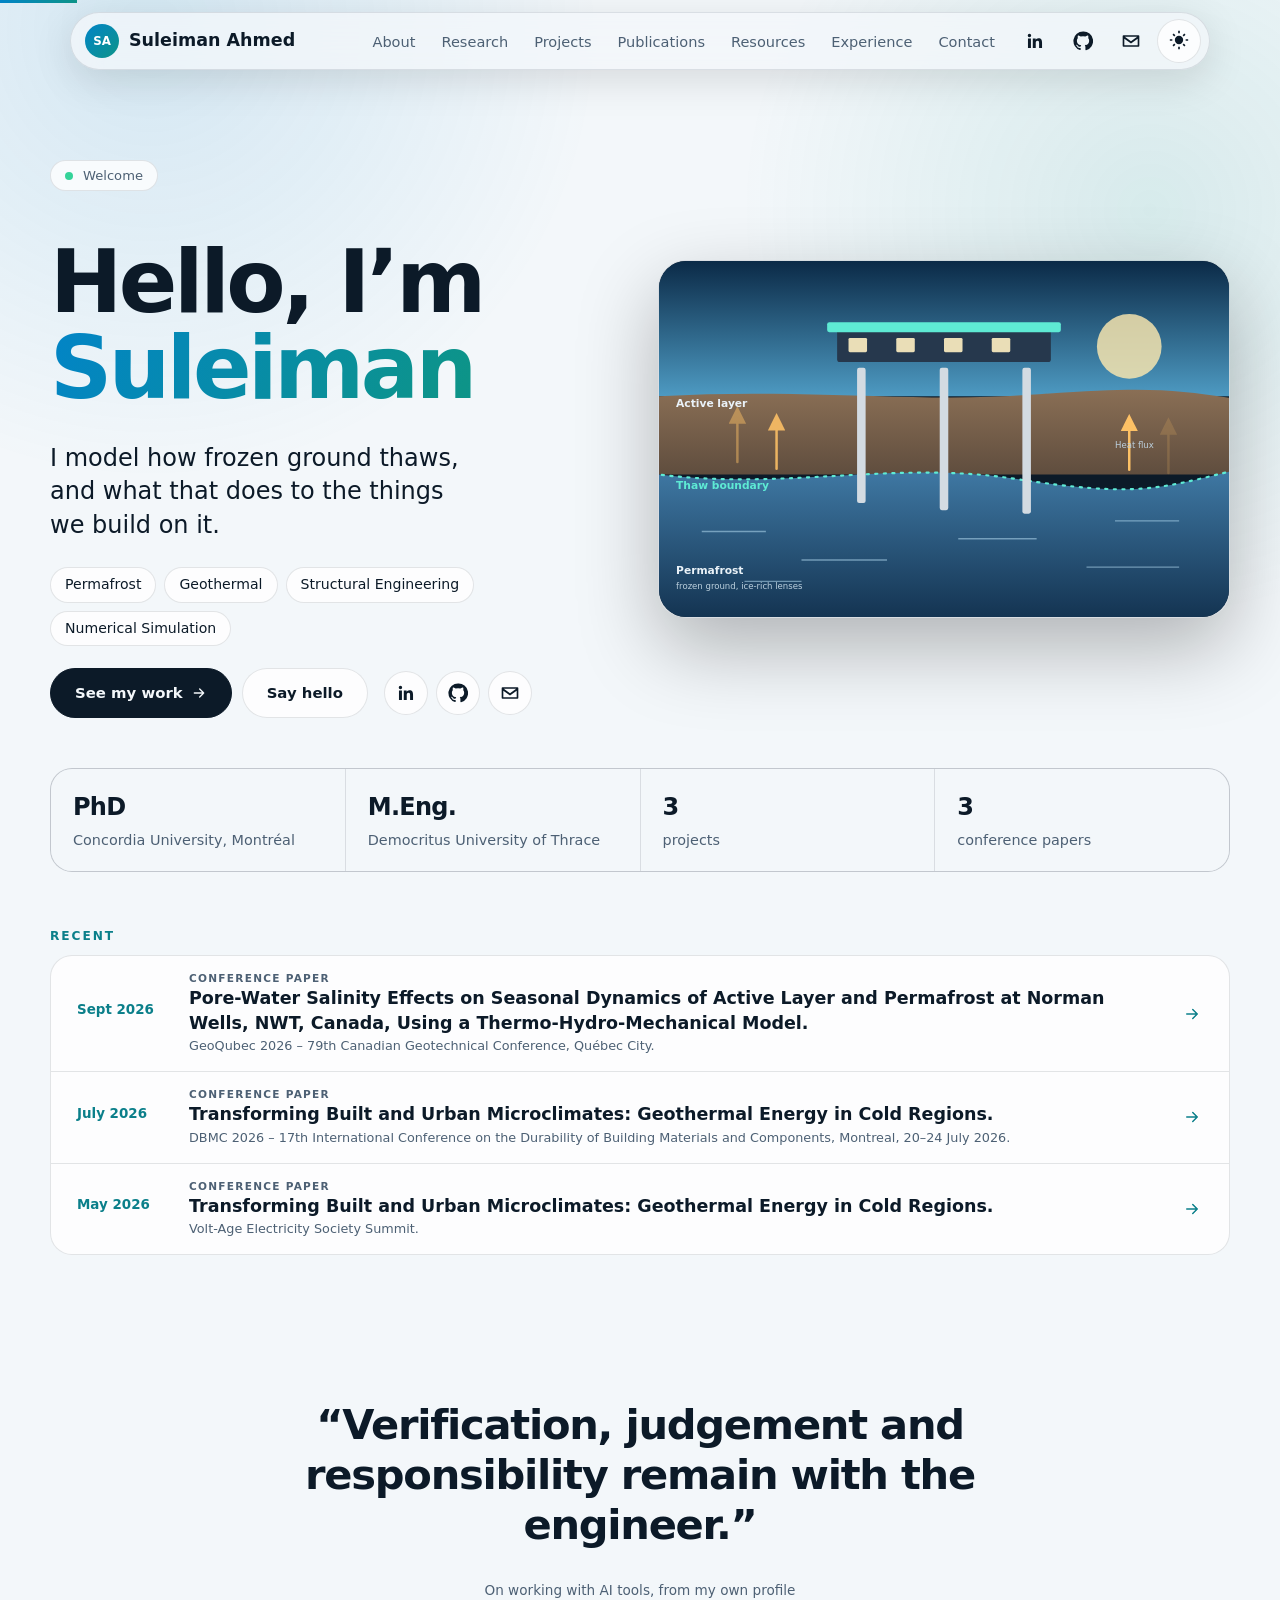
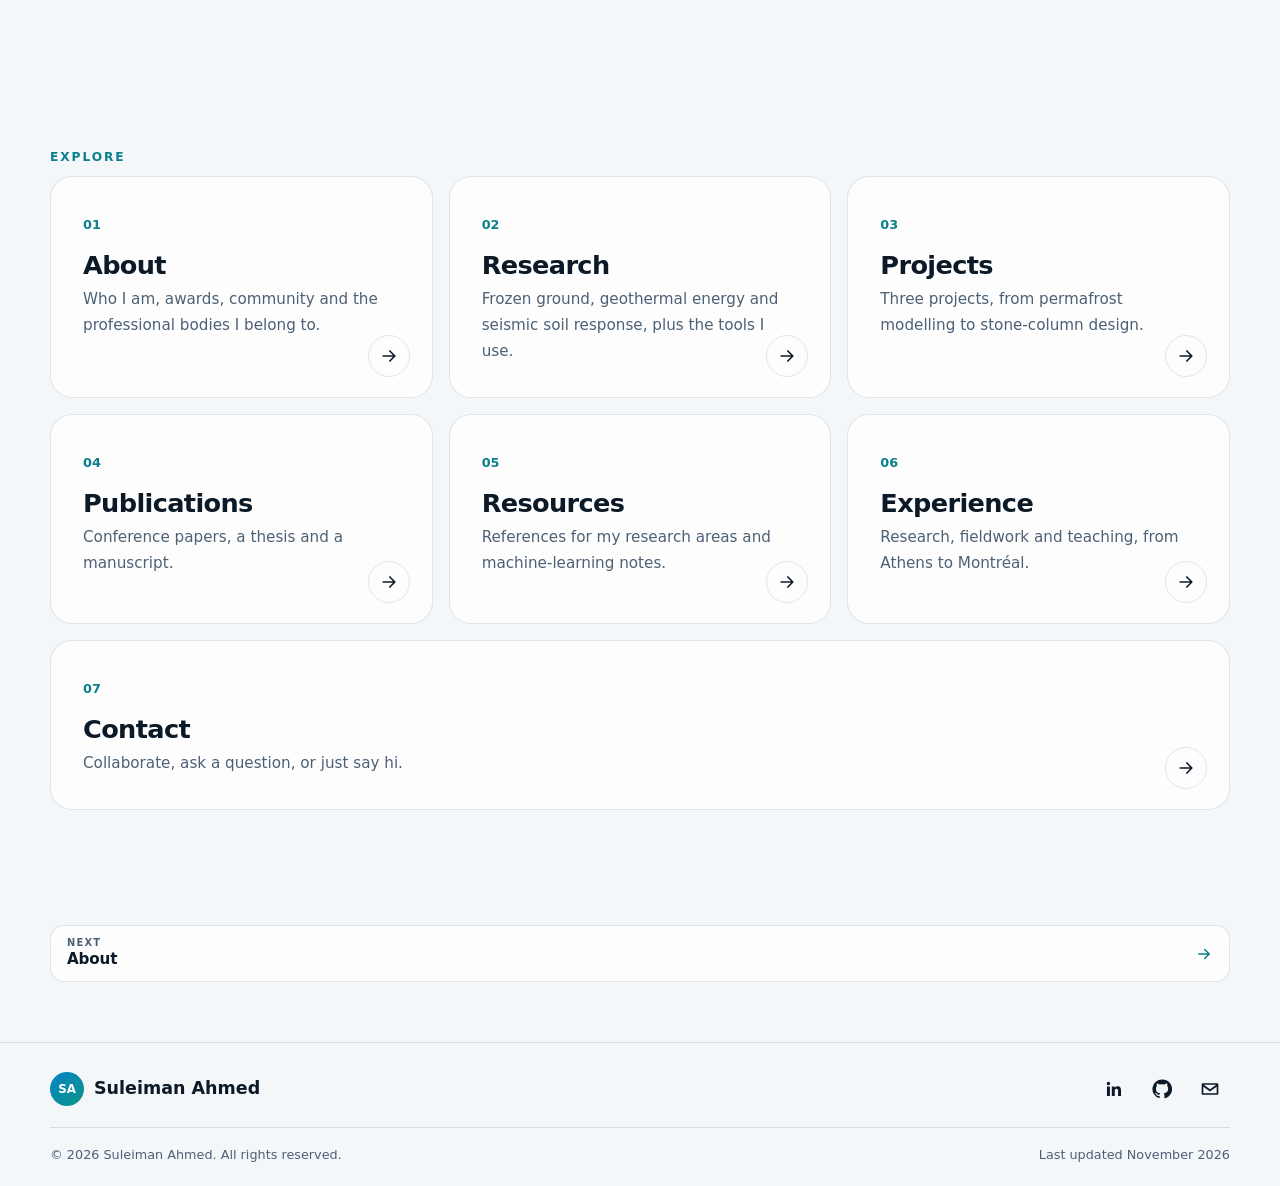
==== commit 8e9197b6: "Update index.html" ====
--- a/index.html
+++ b/index.html
@@ -1,6 +1,6 @@
 <!doctype html><html lang="en" data-theme="dark"><head><meta charset="utf-8"><meta name="viewport" content="width=device-width,initial-scale=1"><title>Suleiman Ahmed | Geotechnical engineer, permafrost researcher</title><meta name="description" content="PhD researcher at Concordia University modelling thawing permafrost, geothermal energy and seismic soil response."><meta name="google-site-verification" content="dUcFs72SfxvrmRhfqvgiYNyTWMztEddAQl3PIJQsLcQ" /><meta name="color-scheme" content="dark light"><meta name="theme-color" content="#07101a"><link rel="icon" href="favicon.svg" type="image/svg+xml"><link rel="apple-touch-icon" href="apple-touch-icon.png"><link rel="manifest" href="site.webmanifest"><link rel="canonical" href="https://suleiimanahmed.github.io/"><meta property="og:type" content="website"><meta property="og:site_name" content="Suleiman Ahmed"><meta property="og:title" content="Suleiman Ahmed | Geotechnical engineer, permafrost researcher"><meta property="og:description" content="PhD researcher at Concordia University modelling thawing permafrost, geothermal energy and seismic soil response."><meta property="og:url" content="https://suleiimanahmed.github.io/"><meta property="og:image" content="https://suleiimanahmed.github.io/assets/og-image.png"><meta name="twitter:card" content="summary_large_image"><script type="application/ld+json">{"@context": "https://schema.org", "@type": "Person", "name": "Suleiman Ahmed", "url": "https://suleiimanahmed.github.io/", "jobTitle": "PhD researcher, Civil Engineering (Geotechnical)", "affiliation": {"@type": "CollegeOrUniversity", "name": "Concordia University"}, "alumniOf": {"@type": "CollegeOrUniversity", "name": "Democritus University of Thrace"}, "sameAs": ["https://www.linkedin.com/in/suleimanaliahmed", "https://github.com/suleiimanahmed"], "knowsAbout": ["Permafrost", "Thermo-hydro-mechanical modelling", "Geothermal energy", "Seismic site response"]}</script><script>(function(){var d=document.documentElement,o=null;try{o=sessionStorage.getItem("theme")}catch(e){}d.setAttribute("data-theme",o||(matchMedia("(prefers-color-scheme: light)").matches?"light":"dark"))})();function lf(i){if(i.dataset.fb&&!i.dataset.t){i.dataset.t=1;i.src=i.dataset.fb}else{i.remove()}}</script><link rel="stylesheet" href="style.css"><script src="site.js" defer></script></head><body><svg width="0" height="0" style="position:absolute" aria-hidden="true" focusable="false"><defs><symbol id="i-linkedin" viewBox="0 0 24 24"><path d="M20.45 20.45h-3.56v-5.57c0-1.33-.03-3.04-1.85-3.04-1.85 0-2.14 1.45-2.14 2.94v5.67H9.35V9h3.41v1.56h.05c.48-.9 1.64-1.85 3.37-1.85 3.6 0 4.27 2.37 4.27 5.46v6.28zM5.34 7.43a2.06 2.06 0 1 1 0-4.13 2.06 2.06 0 0 1 0 4.13zM7.12 20.45H3.56V9h3.56v11.45z"/></symbol><symbol id="i-github" viewBox="0 0 24 24"><path d="M12 .5a11.5 11.5 0 0 0-3.64 22.41c.58.1.79-.25.79-.56v-2c-3.2.7-3.88-1.37-3.88-1.37-.52-1.33-1.28-1.69-1.28-1.69-1.05-.71.08-.7.08-.7 1.15.08 1.76 1.19 1.76 1.19 1.03 1.76 2.7 1.25 3.36.96.1-.75.4-1.25.73-1.54-2.55-.29-5.24-1.28-5.24-5.69 0-1.26.45-2.28 1.19-3.09-.12-.29-.52-1.46.11-3.05 0 0 .97-.31 3.17 1.18a11 11 0 0 1 5.77 0c2.2-1.49 3.17-1.18 3.17-1.18.63 1.59.23 2.76.11 3.05.74.81 1.19 1.83 1.19 3.09 0 4.42-2.69 5.39-5.26 5.68.41.36.78 1.06.78 2.14v3.17c0 .31.21.67.8.56A11.5 11.5 0 0 0 12 .5z"/></symbol><symbol id="i-mail" viewBox="0 0 24 24"><path d="M3 5h18a1 1 0 0 1 1 1v12a1 1 0 0 1-1 1H3a1 1 0 0 1-1-1V6a1 1 0 0 1 1-1zm1.6 2 7.4 5.4L19.4 7H4.6zM4 17h16V9.2l-8 5.8-8-5.8V17z"/></symbol><symbol id="i-sun" viewBox="0 0 24 24"><path d="M12 7a5 5 0 1 0 0 10 5 5 0 0 0 0-10zM11 1h2v3h-2V1zm0 19h2v3h-2v-3zM1 11h3v2H1v-2zm19 0h3v2h-3v-2zM4.2 5.6l1.4-1.4 2.1 2.1-1.4 1.4-2.1-2.1zm12.1 12.1 1.4-1.4 2.1 2.1-1.4 1.4-2.1-2.1zM4.2 18.4l2.1-2.1 1.4 1.4-2.1 2.1-1.4-1.4zM16.3 6.3l2.1-2.1 1.4 1.4-2.1 2.1-1.4-1.4z"/></symbol><symbol id="i-moon" viewBox="0 0 24 24"><path d="M21 14.5A9 9 0 0 1 9.5 3a9 9 0 1 0 11.5 11.5z"/></symbol><symbol id="i-ext" viewBox="0 0 24 24"><path d="M14 3h7v7h-2V6.4l-8.3 8.3-1.4-1.4L17.6 5H14V3zM5 5h6v2H5v12h12v-6h2v8H3V5h2z"/></symbol><symbol id="i-arrow" viewBox="0 0 24 24"><path d="M5 12h14M13 6l6 6-6 6" fill="none" stroke="currentColor" stroke-width="2" stroke-linecap="round" stroke-linejoin="round"/></symbol><symbol id="i-menu" viewBox="0 0 24 24"><path d="M3 6h18M3 12h18M3 18h18" fill="none" stroke="currentColor" stroke-width="2" stroke-linecap="round" stroke-linejoin="round"/></symbol><symbol id="i-up" viewBox="0 0 24 24"><path d="M12 19V5M6 11l6-6 6 6" fill="none" stroke="currentColor" stroke-width="2" stroke-linecap="round" stroke-linejoin="round"/></symbol><symbol id="i-copy" viewBox="0 0 24 24"><path d="M9 9h11v11H9zM5 15H4V4h11v1" fill="none" stroke="currentColor" stroke-width="2" stroke-linecap="round" stroke-linejoin="round"/></symbol><symbol id="i-dl" viewBox="0 0 24 24"><path d="M12 4v11M7 11l5 5 5-5M5 20h14" fill="none" stroke="currentColor" stroke-width="2" stroke-linecap="round" stroke-linejoin="round"/></symbol><symbol id="i-send" viewBox="0 0 24 24"><path d="M22 2 11 13M22 2l-7 20-4-9-9-4 20-7z" fill="none" stroke="currentColor" stroke-width="2" stroke-linecap="round" stroke-linejoin="round"/></symbol></defs></svg><div class="progress" aria-hidden="true"></div><div class="glow" aria-hidden="true"><i></i><i></i></div><a class="skip" href="#main">Skip to content</a>
 <header class="bar"><div class="bar-in"><a class="brand" href="index.html"><span class="mk">SA</span><span class="bn">Suleiman Ahmed</span></a><nav id="site-nav" aria-label="Primary"><ul class="nav-list"><li><a class="nl" href="about.html">About</a></li><li><a class="nl" href="research.html">Research</a></li><li><a class="nl" href="projects.html">Projects</a></li><li><a class="nl" href="publications.html">Publications</a></li><li><a class="nl" href="resources.html">Resources</a></li><li><a class="nl" href="experience.html">Experience</a></li><li><a class="nl" href="contact.html">Contact</a></li></ul></nav><div class="tools"><ul class="soc mini hide-sm"><li><a href="https://www.linkedin.com/in/suleimanaliahmed" target="_blank" rel="noopener noreferrer" aria-label="LinkedIn (opens in a new tab)" data-tip="LinkedIn"><svg class="ic" viewBox="0 0 24 24" aria-hidden="true" focusable="false" fill="currentColor"><use href="#i-linkedin"/></svg></a></li><li><a href="https://github.com/suleiimanahmed" target="_blank" rel="noopener noreferrer" aria-label="GitHub (opens in a new tab)" data-tip="GitHub"><svg class="ic" viewBox="0 0 24 24" aria-hidden="true" focusable="false" fill="currentColor"><use href="#i-github"/></svg></a></li><li><a href="contact.html" aria-label="Send a message" data-tip="Message"><svg class="ic" viewBox="0 0 24 24" aria-hidden="true" focusable="false" fill="currentColor"><use href="#i-mail"/></svg></a></li></ul><button class="icon-btn" id="theme-toggle" type="button" aria-label="Switch theme" data-tip="Theme"><span class="i-sun"><svg class="ic" viewBox="0 0 24 24" aria-hidden="true" focusable="false" fill="currentColor"><use href="#i-sun"/></svg></span><span class="i-moon"><svg class="ic" viewBox="0 0 24 24" aria-hidden="true" focusable="false" fill="currentColor"><use href="#i-moon"/></svg></span></button><button class="icon-btn menu-btn" id="menu-btn" type="button" aria-label="Open menu" aria-expanded="false" aria-controls="site-nav"><svg class="ic" viewBox="0 0 24 24" aria-hidden="true" focusable="false" fill="currentColor"><use href="#i-menu"/></svg></button></div></div></header>
-<main id="main" tabindex="-1"><section class="hero"><div class="wrap hero-g"><div><p class="status ani" style="--i:0"><i></i>Welcome</p><h1><span class="w" style="--i:1">Hello,</span> <span class="w" style="--i:2">I’m</span> <span class="w grad" style="--i:3">Suleiman </span></h1><p class="lede ani" style="--i:4">I model how frozen ground thaws, and what that does to the things we build on it.</p><ul class="words" aria-label="Focus areas"><li class="ani" style="--i:5">Permafrost</li><li class="ani" style="--i:6">Geothermal</li><li class="ani" style="--i:7">Seismic</li><li class="ani" style="--i:8">Simulation</li></ul><div class="cta ani" style="--i:9"><a class="btn pri" href="projects.html">See my work <svg class="ic sm" viewBox="0 0 24 24" aria-hidden="true" focusable="false" fill="currentColor"><use href="#i-arrow"/></svg></a><a class="btn" href="contact.html">Say hello</a><ul class="soc "><li><a href="https://www.linkedin.com/in/suleimanaliahmed" target="_blank" rel="noopener noreferrer" aria-label="LinkedIn (opens in a new tab)" data-tip="LinkedIn"><svg class="ic" viewBox="0 0 24 24" aria-hidden="true" focusable="false" fill="currentColor"><use href="#i-linkedin"/></svg></a></li><li><a href="https://github.com/suleiimanahmed" target="_blank" rel="noopener noreferrer" aria-label="GitHub (opens in a new tab)" data-tip="GitHub"><svg class="ic" viewBox="0 0 24 24" aria-hidden="true" focusable="false" fill="currentColor"><use href="#i-github"/></svg></a></li><li><a href="contact.html" aria-label="Send a message" data-tip="Message"><svg class="ic" viewBox="0 0 24 24" aria-hidden="true" focusable="false" fill="currentColor"><use href="#i-mail"/></svg></a></li></ul></div></div>
+<main id="main" tabindex="-1"><section class="hero"><div class="wrap hero-g"><div><p class="status ani" style="--i:0"><i></i>Welcome</p><h1><span class="w" style="--i:1">Hello,</span> <span class="w" style="--i:2">I’m</span> <span class="w grad" style="--i:3">Suleiman </span></h1><p class="lede ani" style="--i:4">I model how frozen ground thaws, and what that does to the things we build on it.</p><ul class="words" aria-label="Focus areas"><li class="ani" style="--i:5">Permafrost</li><li class="ani" style="--i:6">Geothermal</li><li class="ani" style="--i:7">Structural Engineering</li><li class="ani" style="--i:8">Numerical Simulation</li></ul><div class="cta ani" style="--i:9"><a class="btn pri" href="projects.html">See my work <svg class="ic sm" viewBox="0 0 24 24" aria-hidden="true" focusable="false" fill="currentColor"><use href="#i-arrow"/></svg></a><a class="btn" href="contact.html">Say hello</a><ul class="soc "><li><a href="https://www.linkedin.com/in/suleimanaliahmed" target="_blank" rel="noopener noreferrer" aria-label="LinkedIn (opens in a new tab)" data-tip="LinkedIn"><svg class="ic" viewBox="0 0 24 24" aria-hidden="true" focusable="false" fill="currentColor"><use href="#i-linkedin"/></svg></a></li><li><a href="https://github.com/suleiimanahmed" target="_blank" rel="noopener noreferrer" aria-label="GitHub (opens in a new tab)" data-tip="GitHub"><svg class="ic" viewBox="0 0 24 24" aria-hidden="true" focusable="false" fill="currentColor"><use href="#i-github"/></svg></a></li><li><a href="contact.html" aria-label="Send a message" data-tip="Message"><svg class="ic" viewBox="0 0 24 24" aria-hidden="true" focusable="false" fill="currentColor"><use href="#i-mail"/></svg></a></li></ul></div></div>
 <div class="hero-art ani" style="--i:3"><img src="assets/permafrost.svg" alt="Animated conceptual cross-section of a pile-supported structure over thawing permafrost" width="800" height="500" fetchpriority="high"></div></div></section>
 <section class="strip"><div class="wrap facts reveal"><p><b>PhD</b>Concordia University, Montréal</p><p><b>M.Eng.</b>Democritus University of Thrace</p><p><b><span data-count="3">3</span></b>projects</p><p><b><span data-count="3">3</span></b>conference papers</p></div></section>
 <section class="sec"><div class="wrap"><p class="eb">Recent</p><ul class="recent reveal"><li><a href="publications.html#pub-1"><span class="rd">Sept 2026</span><span class="rt"><b>Conference paper</b>Pore-Water Salinity Effects on Seasonal Dynamics of Active Layer and Permafrost at Norman Wells, NWT, Canada, Using a Thermo-Hydro-Mechanical Model.<small>GeoQubec 2026 – 79th Canadian Geotechnical Conference, Québec City.</small></span><svg class="ic" viewBox="0 0 24 24" aria-hidden="true" focusable="false" fill="currentColor"><use href="#i-arrow"/></svg></a></li><li><a href="publications.html#pub-2"><span class="rd">July 2026</span><span class="rt"><b>Conference paper</b>Transforming Built and Urban Microclimates: Geothermal Energy in Cold Regions.<small>DBMC 2026 – 17th International Conference on the Durability of Building Materials and Components, Montreal, 20–24 July 2026.</small></span><svg class="ic" viewBox="0 0 24 24" aria-hidden="true" focusable="false" fill="currentColor"><use href="#i-arrow"/></svg></a></li><li><a href="publications.html#pub-3"><span class="rd">May 2026</span><span class="rt"><b>Conference paper</b>Transforming Built and Urban Microclimates: Geothermal Energy in Cold Regions.<small>Volt-Age Electricity Society Summit.</small></span><svg class="ic" viewBox="0 0 24 24" aria-hidden="true" focusable="false" fill="currentColor"><use href="#i-arrow"/></svg></a></li></ul></div></section>
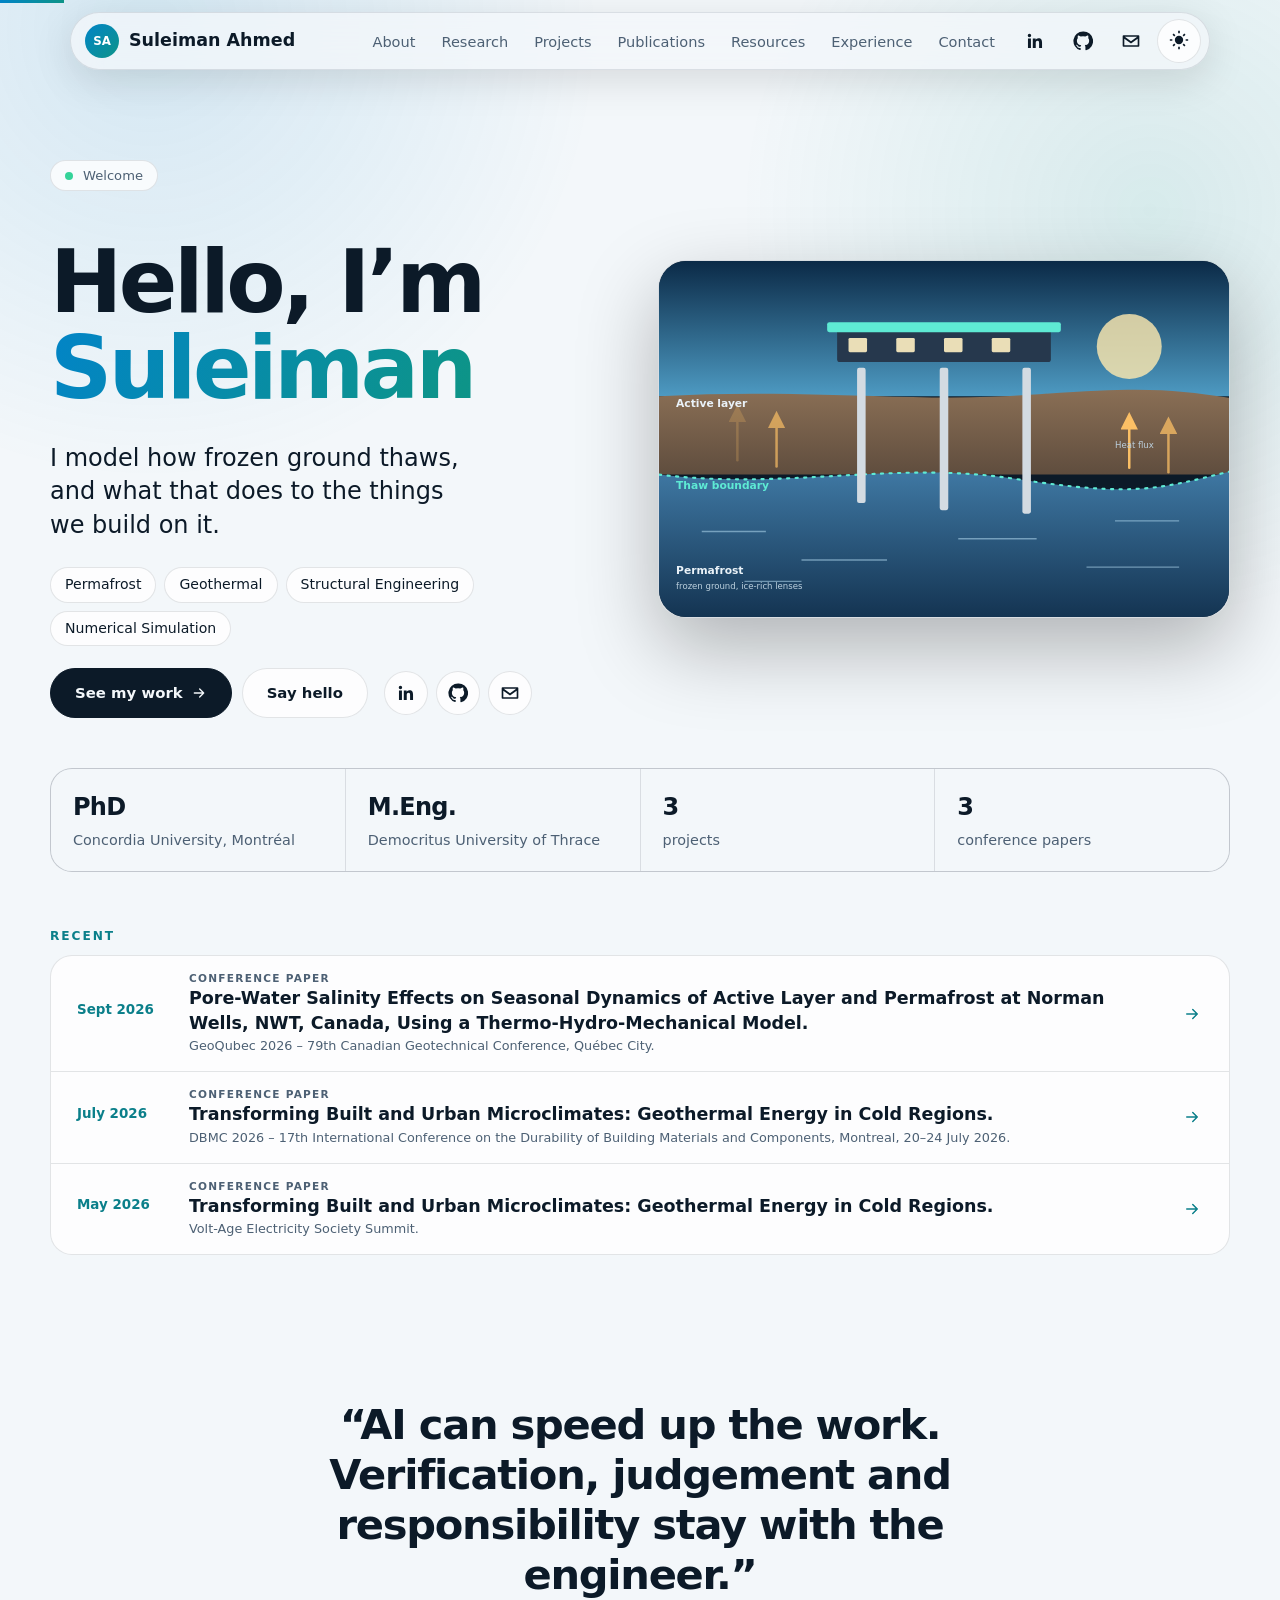
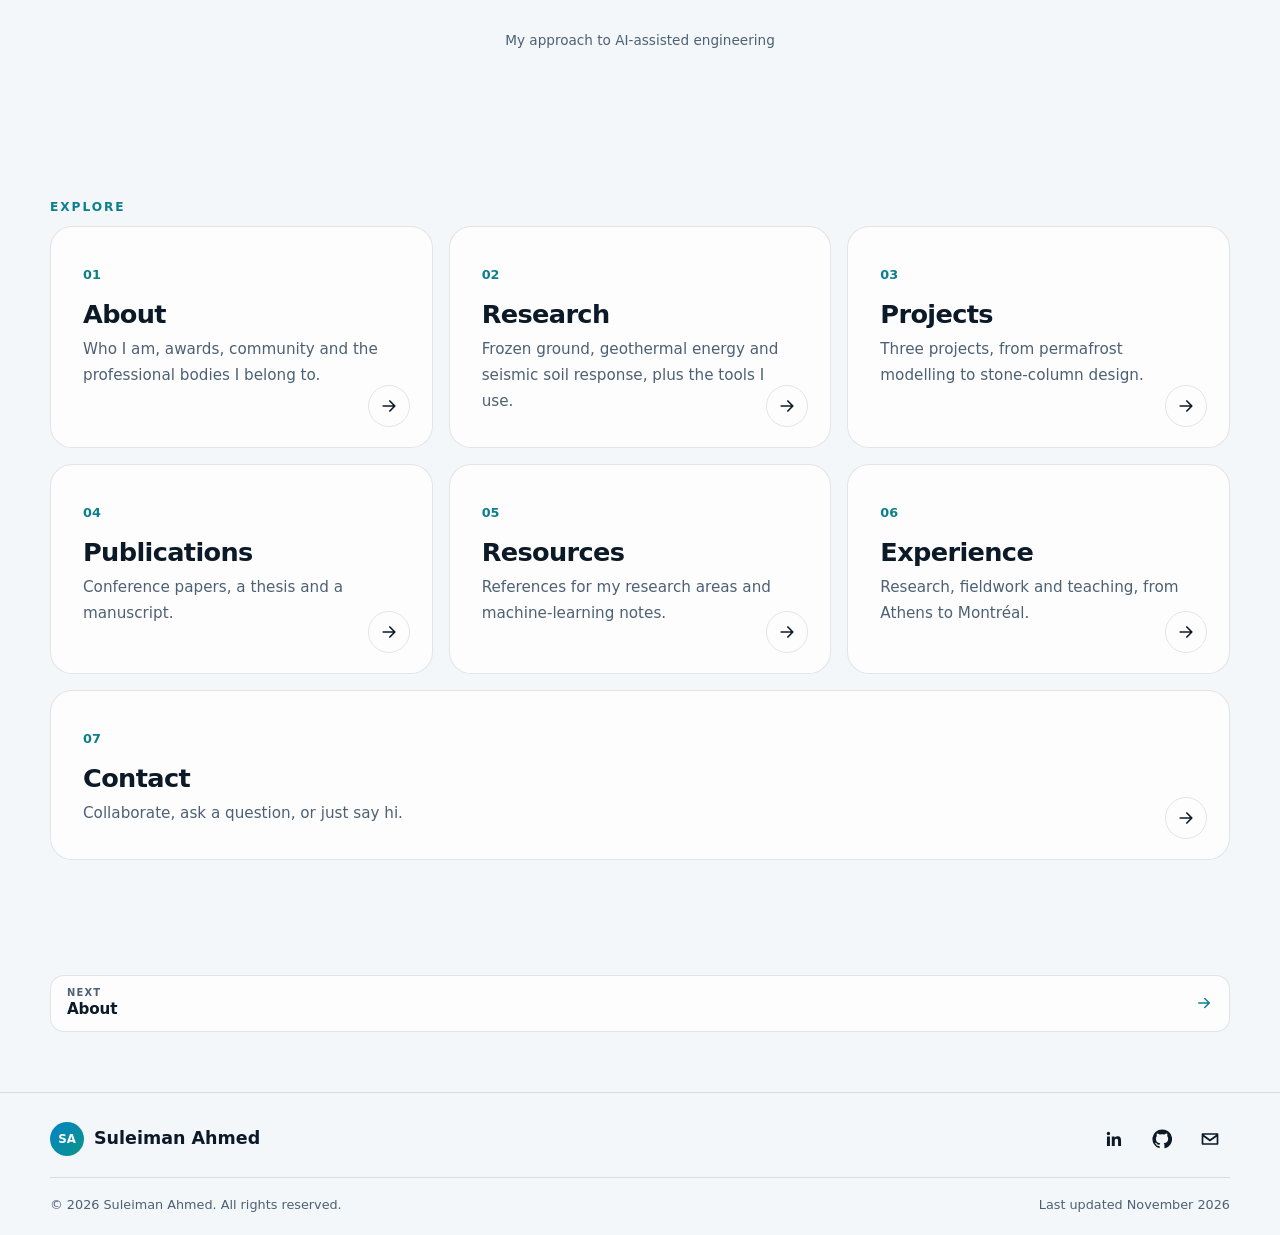
==== commit 9a43c389: "Update index.html" ====
--- a/index.html
+++ b/index.html
@@ -4,7 +4,7 @@
 <div class="hero-art ani" style="--i:3"><img src="assets/permafrost.svg" alt="Animated conceptual cross-section of a pile-supported structure over thawing permafrost" width="800" height="500" fetchpriority="high"></div></div></section>
 <section class="strip"><div class="wrap facts reveal"><p><b>PhD</b>Concordia University, Montréal</p><p><b>M.Eng.</b>Democritus University of Thrace</p><p><b><span data-count="3">3</span></b>projects</p><p><b><span data-count="3">3</span></b>conference papers</p></div></section>
 <section class="sec"><div class="wrap"><p class="eb">Recent</p><ul class="recent reveal"><li><a href="publications.html#pub-1"><span class="rd">Sept 2026</span><span class="rt"><b>Conference paper</b>Pore-Water Salinity Effects on Seasonal Dynamics of Active Layer and Permafrost at Norman Wells, NWT, Canada, Using a Thermo-Hydro-Mechanical Model.<small>GeoQubec 2026 – 79th Canadian Geotechnical Conference, Québec City.</small></span><svg class="ic" viewBox="0 0 24 24" aria-hidden="true" focusable="false" fill="currentColor"><use href="#i-arrow"/></svg></a></li><li><a href="publications.html#pub-2"><span class="rd">July 2026</span><span class="rt"><b>Conference paper</b>Transforming Built and Urban Microclimates: Geothermal Energy in Cold Regions.<small>DBMC 2026 – 17th International Conference on the Durability of Building Materials and Components, Montreal, 20–24 July 2026.</small></span><svg class="ic" viewBox="0 0 24 24" aria-hidden="true" focusable="false" fill="currentColor"><use href="#i-arrow"/></svg></a></li><li><a href="publications.html#pub-3"><span class="rd">May 2026</span><span class="rt"><b>Conference paper</b>Transforming Built and Urban Microclimates: Geothermal Energy in Cold Regions.<small>Volt-Age Electricity Society Summit.</small></span><svg class="ic" viewBox="0 0 24 24" aria-hidden="true" focusable="false" fill="currentColor"><use href="#i-arrow"/></svg></a></li></ul></div></section>
-<section class="sec"><div class="wrap"><blockquote class="quote reveal"><p>“Verification, judgement and responsibility remain with the engineer.”</p><cite>On working with AI tools, from my own profile</cite></blockquote></div></section>
+<section class="sec"><div class="wrap"><blockquote class="quote reveal"><p>“AI can speed up the work. Verification, judgement and responsibility stay with the engineer.”</p><cite>My approach to AI-assisted engineering</cite></blockquote></div></section>
 <section class="sec"><div class="wrap"><p class="eb">Explore</p><div class="ntiles"><a class="ntile reveal" href="about.html"><span class="nn">01</span><h2>About</h2><p>Who I am, awards, community and the professional bodies I belong to.</p><span class="go"><svg class="ic" viewBox="0 0 24 24" aria-hidden="true" focusable="false" fill="currentColor"><use href="#i-arrow"/></svg></span></a><a class="ntile reveal" href="research.html"><span class="nn">02</span><h2>Research</h2><p>Frozen ground, geothermal energy and seismic soil response, plus the tools I use.</p><span class="go"><svg class="ic" viewBox="0 0 24 24" aria-hidden="true" focusable="false" fill="currentColor"><use href="#i-arrow"/></svg></span></a><a class="ntile reveal" href="projects.html"><span class="nn">03</span><h2>Projects</h2><p>Three projects, from permafrost modelling to stone-column design.</p><span class="go"><svg class="ic" viewBox="0 0 24 24" aria-hidden="true" focusable="false" fill="currentColor"><use href="#i-arrow"/></svg></span></a><a class="ntile reveal" href="publications.html"><span class="nn">04</span><h2>Publications</h2><p>Conference papers, a thesis and a manuscript.</p><span class="go"><svg class="ic" viewBox="0 0 24 24" aria-hidden="true" focusable="false" fill="currentColor"><use href="#i-arrow"/></svg></span></a><a class="ntile reveal" href="resources.html"><span class="nn">05</span><h2>Resources</h2><p>References for my research areas and machine-learning notes.</p><span class="go"><svg class="ic" viewBox="0 0 24 24" aria-hidden="true" focusable="false" fill="currentColor"><use href="#i-arrow"/></svg></span></a><a class="ntile reveal" href="experience.html"><span class="nn">06</span><h2>Experience</h2><p>Research, fieldwork and teaching, from Athens to Montréal.</p><span class="go"><svg class="ic" viewBox="0 0 24 24" aria-hidden="true" focusable="false" fill="currentColor"><use href="#i-arrow"/></svg></span></a><a class="ntile reveal" href="contact.html"><span class="nn">07</span><h2>Contact</h2><p>Collaborate, ask a question, or just say hi.</p><span class="go"><svg class="ic" viewBox="0 0 24 24" aria-hidden="true" focusable="false" fill="currentColor"><use href="#i-arrow"/></svg></span></a></div></div></section><section class="sec pager-sec"><div class="wrap"><nav class="pager one" aria-label="Page navigation"><a class="pg next" href="about.html" aria-label="Next: About"><div><span>Next</span><b>About</b></div><svg class="ic" viewBox="0 0 24 24" aria-hidden="true" focusable="false" fill="currentColor"><use href="#i-arrow"/></svg></a></nav></div></section></main>
 <footer class="footer"><div class="wrap"><div class="fbrand"><a class="brand" href="index.html"><span class="mk">SA</span><span>Suleiman Ahmed</span></a><ul class="soc mini"><li><a href="https://www.linkedin.com/in/suleimanaliahmed" target="_blank" rel="noopener noreferrer" aria-label="LinkedIn (opens in a new tab)" data-tip="LinkedIn"><svg class="ic" viewBox="0 0 24 24" aria-hidden="true" focusable="false" fill="currentColor"><use href="#i-linkedin"/></svg></a></li><li><a href="https://github.com/suleiimanahmed" target="_blank" rel="noopener noreferrer" aria-label="GitHub (opens in a new tab)" data-tip="GitHub"><svg class="ic" viewBox="0 0 24 24" aria-hidden="true" focusable="false" fill="currentColor"><use href="#i-github"/></svg></a></li><li><a href="contact.html" aria-label="Send a message" data-tip="Message"><svg class="ic" viewBox="0 0 24 24" aria-hidden="true" focusable="false" fill="currentColor"><use href="#i-mail"/></svg></a></li></ul></div><div class="fbase"><p>&copy; 2026 Suleiman Ahmed. All rights reserved.</p><p>Last updated November 2026</p></div></div></footer>
 <button class="totop" id="totop" type="button" aria-label="Back to top" hidden><svg class="ic" viewBox="0 0 24 24" aria-hidden="true" focusable="false" fill="currentColor"><use href="#i-up"/></svg></button></body></html>
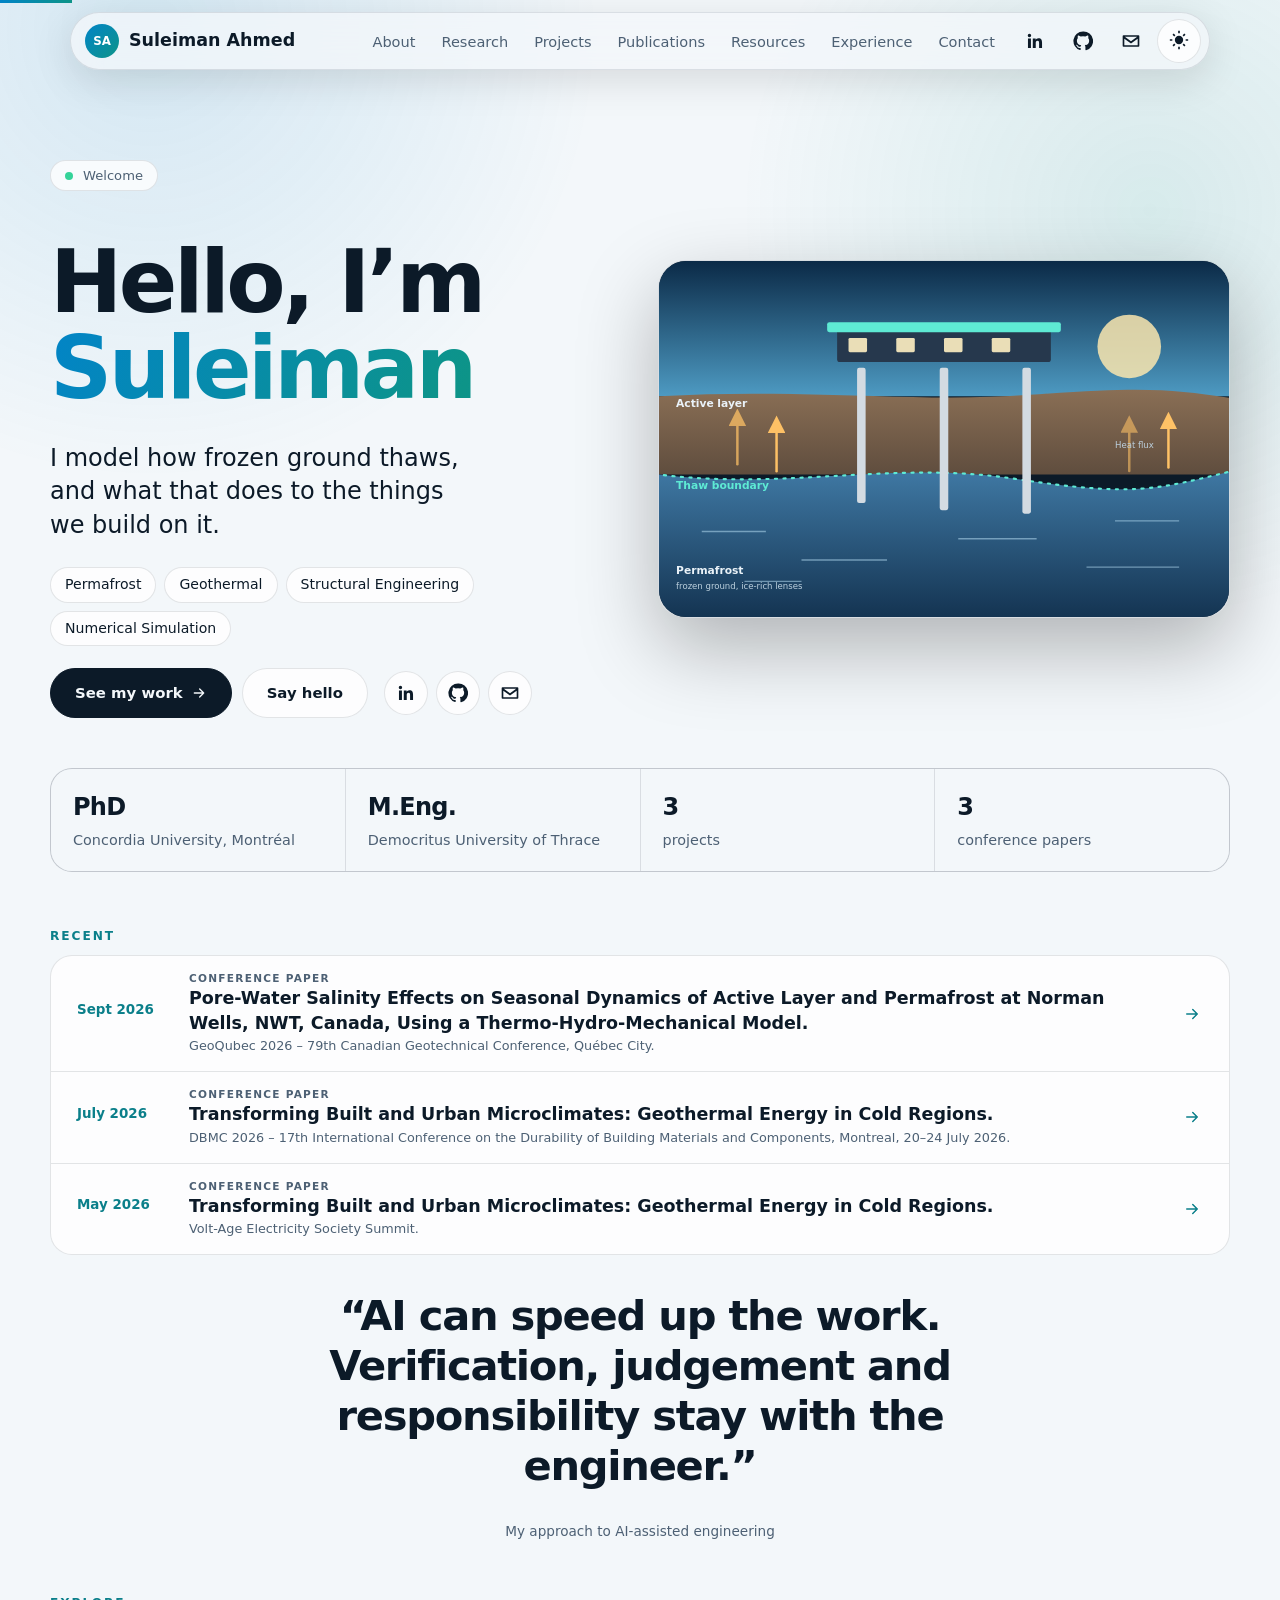
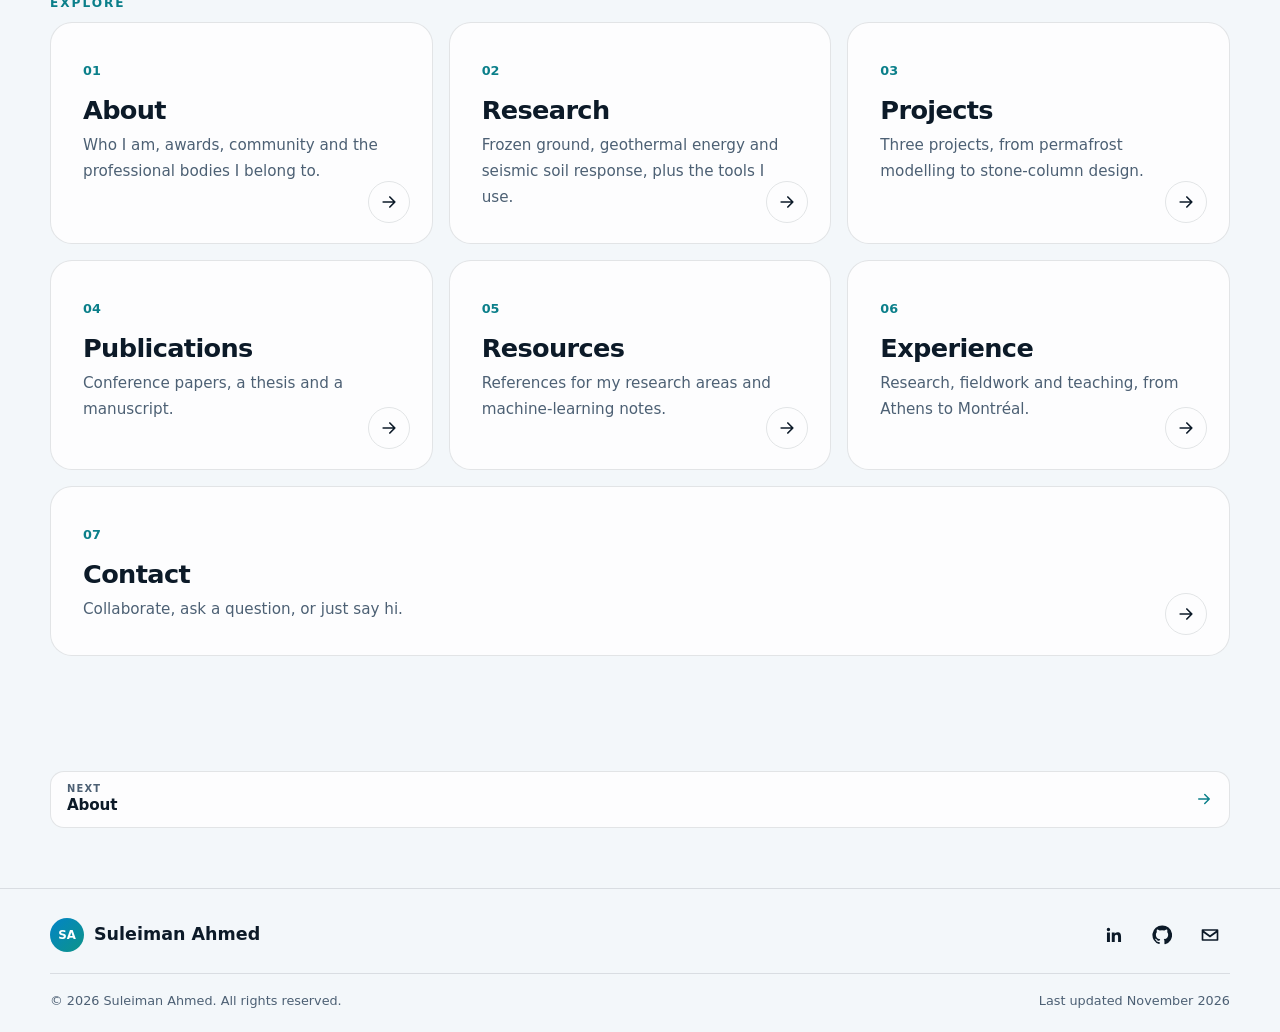
==== commit 22a3503b: "Fix HTML encoding issues in index.html" ====
--- a/index.html
+++ b/index.html
@@ -1,4 +1,4 @@
-<!doctype html><html lang="en" data-theme="dark"><head><meta charset="utf-8"><meta name="viewport" content="width=device-width,initial-scale=1"><title>Suleiman Ahmed | Geotechnical engineer, permafrost researcher</title><meta name="description" content="PhD researcher at Concordia University modelling thawing permafrost, geothermal energy and seismic soil response."><meta name="google-site-verification" content="dUcFs72SfxvrmRhfqvgiYNyTWMztEddAQl3PIJQsLcQ" /><meta name="color-scheme" content="dark light"><meta name="theme-color" content="#07101a"><link rel="icon" href="favicon.svg" type="image/svg+xml"><link rel="apple-touch-icon" href="apple-touch-icon.png"><link rel="manifest" href="site.webmanifest"><link rel="canonical" href="https://suleiimanahmed.github.io/"><meta property="og:type" content="website"><meta property="og:site_name" content="Suleiman Ahmed"><meta property="og:title" content="Suleiman Ahmed | Geotechnical engineer, permafrost researcher"><meta property="og:description" content="PhD researcher at Concordia University modelling thawing permafrost, geothermal energy and seismic soil response."><meta property="og:url" content="https://suleiimanahmed.github.io/"><meta property="og:image" content="https://suleiimanahmed.github.io/assets/og-image.png"><meta name="twitter:card" content="summary_large_image"><script type="application/ld+json">{"@context": "https://schema.org", "@type": "Person", "name": "Suleiman Ahmed", "url": "https://suleiimanahmed.github.io/", "jobTitle": "PhD researcher, Civil Engineering (Geotechnical)", "affiliation": {"@type": "CollegeOrUniversity", "name": "Concordia University"}, "alumniOf": {"@type": "CollegeOrUniversity", "name": "Democritus University of Thrace"}, "sameAs": ["https://www.linkedin.com/in/suleimanaliahmed", "https://github.com/suleiimanahmed"], "knowsAbout": ["Permafrost", "Thermo-hydro-mechanical modelling", "Geothermal energy", "Seismic site response"]}</script><script>(function(){var d=document.documentElement,o=null;try{o=sessionStorage.getItem("theme")}catch(e){}d.setAttribute("data-theme",o||(matchMedia("(prefers-color-scheme: light)").matches?"light":"dark"))})();function lf(i){if(i.dataset.fb&&!i.dataset.t){i.dataset.t=1;i.src=i.dataset.fb}else{i.remove()}}</script><link rel="stylesheet" href="style.css"><script src="site.js" defer></script></head><body><svg width="0" height="0" style="position:absolute" aria-hidden="true" focusable="false"><defs><symbol id="i-linkedin" viewBox="0 0 24 24"><path d="M20.45 20.45h-3.56v-5.57c0-1.33-.03-3.04-1.85-3.04-1.85 0-2.14 1.45-2.14 2.94v5.67H9.35V9h3.41v1.56h.05c.48-.9 1.64-1.85 3.37-1.85 3.6 0 4.27 2.37 4.27 5.46v6.28zM5.34 7.43a2.06 2.06 0 1 1 0-4.13 2.06 2.06 0 0 1 0 4.13zM7.12 20.45H3.56V9h3.56v11.45z"/></symbol><symbol id="i-github" viewBox="0 0 24 24"><path d="M12 .5a11.5 11.5 0 0 0-3.64 22.41c.58.1.79-.25.79-.56v-2c-3.2.7-3.88-1.37-3.88-1.37-.52-1.33-1.28-1.69-1.28-1.69-1.05-.71.08-.7.08-.7 1.15.08 1.76 1.19 1.76 1.19 1.03 1.76 2.7 1.25 3.36.96.1-.75.4-1.25.73-1.54-2.55-.29-5.24-1.28-5.24-5.69 0-1.26.45-2.28 1.19-3.09-.12-.29-.52-1.46.11-3.05 0 0 .97-.31 3.17 1.18a11 11 0 0 1 5.77 0c2.2-1.49 3.17-1.18 3.17-1.18.63 1.59.23 2.76.11 3.05.74.81 1.19 1.83 1.19 3.09 0 4.42-2.69 5.39-5.26 5.68.41.36.78 1.06.78 2.14v3.17c0 .31.21.67.8.56A11.5 11.5 0 0 0 12 .5z"/></symbol><symbol id="i-mail" viewBox="0 0 24 24"><path d="M3 5h18a1 1 0 0 1 1 1v12a1 1 0 0 1-1 1H3a1 1 0 0 1-1-1V6a1 1 0 0 1 1-1zm1.6 2 7.4 5.4L19.4 7H4.6zM4 17h16V9.2l-8 5.8-8-5.8V17z"/></symbol><symbol id="i-sun" viewBox="0 0 24 24"><path d="M12 7a5 5 0 1 0 0 10 5 5 0 0 0 0-10zM11 1h2v3h-2V1zm0 19h2v3h-2v-3zM1 11h3v2H1v-2zm19 0h3v2h-3v-2zM4.2 5.6l1.4-1.4 2.1 2.1-1.4 1.4-2.1-2.1zm12.1 12.1 1.4-1.4 2.1 2.1-1.4 1.4-2.1-2.1zM4.2 18.4l2.1-2.1 1.4 1.4-2.1 2.1-1.4-1.4zM16.3 6.3l2.1-2.1 1.4 1.4-2.1 2.1-1.4-1.4z"/></symbol><symbol id="i-moon" viewBox="0 0 24 24"><path d="M21 14.5A9 9 0 0 1 9.5 3a9 9 0 1 0 11.5 11.5z"/></symbol><symbol id="i-ext" viewBox="0 0 24 24"><path d="M14 3h7v7h-2V6.4l-8.3 8.3-1.4-1.4L17.6 5H14V3zM5 5h6v2H5v12h12v-6h2v8H3V5h2z"/></symbol><symbol id="i-arrow" viewBox="0 0 24 24"><path d="M5 12h14M13 6l6 6-6 6" fill="none" stroke="currentColor" stroke-width="2" stroke-linecap="round" stroke-linejoin="round"/></symbol><symbol id="i-menu" viewBox="0 0 24 24"><path d="M3 6h18M3 12h18M3 18h18" fill="none" stroke="currentColor" stroke-width="2" stroke-linecap="round" stroke-linejoin="round"/></symbol><symbol id="i-up" viewBox="0 0 24 24"><path d="M12 19V5M6 11l6-6 6 6" fill="none" stroke="currentColor" stroke-width="2" stroke-linecap="round" stroke-linejoin="round"/></symbol><symbol id="i-copy" viewBox="0 0 24 24"><path d="M9 9h11v11H9zM5 15H4V4h11v1" fill="none" stroke="currentColor" stroke-width="2" stroke-linecap="round" stroke-linejoin="round"/></symbol><symbol id="i-dl" viewBox="0 0 24 24"><path d="M12 4v11M7 11l5 5 5-5M5 20h14" fill="none" stroke="currentColor" stroke-width="2" stroke-linecap="round" stroke-linejoin="round"/></symbol><symbol id="i-send" viewBox="0 0 24 24"><path d="M22 2 11 13M22 2l-7 20-4-9-9-4 20-7z" fill="none" stroke="currentColor" stroke-width="2" stroke-linecap="round" stroke-linejoin="round"/></symbol></defs></svg><div class="progress" aria-hidden="true"></div><div class="glow" aria-hidden="true"><i></i><i></i></div><a class="skip" href="#main">Skip to content</a>
+<!doctype html><html lang="en" data-theme="dark"><head><meta charset="utf-8"><meta name="viewport" content="width=device-width,initial-scale=1"><title>Suleiman Ahmed | Geotechnical engineer, permafrost researcher</title><meta name="description" content="PhD researcher at Concordia University modelling thawing permafrost, geothermal energy and seismic soil response."><meta name="google-site-verification" content="dUcFs72SfxvrmRhfqvgiYNyTWMztEddAQl3PIJQsLcQ" /><meta name="color-scheme" content="dark light"><meta name="theme-color" content="#07101a"><link rel="icon" href="favicon.svg" type="image/svg+xml"><link rel="apple-touch-icon" href="apple-touch-icon.png"><link rel="manifest" href="site.webmanifest"><link rel="canonical" href="https://suleiimanahmed.github.io/"><meta property="og:type" content="website"><meta property="og:site_name" content="Suleiman Ahmed"><meta property="og:title" content="Suleiman Ahmed | Geotechnical engineer, permafrost researcher"><meta property="og:description" content="PhD researcher at Concordia University modelling thawing permafrost, geothermal energy and seismic soil response."><meta property="og:url" content="https://suleiimanahmed.github.io/"><meta property="og:image" content="https://suleiimanahmed.github.io/assets/og-image.png"><meta name="twitter:card" content="summary_large_image"><script type="application/ld+json">{"@context": "https://schema.org", "@type": "Person", "name": "Suleiman Ahmed", "url": "https://suleiimanahmed.github.io/", "jobTitle": "PhD researcher, Civil Engineering (Geotechnical)", "affiliation": {"@type": "CollegeOrUniversity", "name": "Concordia University"}, "alumniOf": {"@type": "CollegeOrUniversity", "name": "Democritus University of Thrace"}, "sameAs": ["https://www.linkedin.com/in/suleimanaliahmed", "https://github.com/suleiimanahmed"], "knowsAbout": ["Permafrost", "Thermo-hydro-mechanical modelling", "Geothermal energy", "Seismic site response"]}</script><script>(function(){var d=document.documentElement,o=null;try{o=sessionStorage.getItem("theme")}catch(e){}d.setAttribute("data-theme",o||(matchMedia("(prefers-color-scheme: light)").matches?"light":"dark"))})();function lf(i){if(i.dataset.fb&&!i.dataset.t){i.dataset.t=1;i.src=i.dataset.fb}else{i.remove()}}</script><link rel="stylesheet" href="style.css"><script src="site.js" defer></script><style>.sec:has(+ .sec .quote){padding-bottom:clamp(8px,2vw,24px)}.sec:has(.quote){padding-block:0}.quote{padding:clamp(4px,1vw,12px) 0}.sec:has(.quote)+.sec{padding-top:clamp(18px,3vw,40px)}</style></head><body><svg width="0" height="0" style="position:absolute" aria-hidden="true" focusable="false"><defs><symbol id="i-linkedin" viewBox="0 0 24 24"><path d="M20.45 20.45h-3.56v-5.57c0-1.33-.03-3.04-1.85-3.04-1.85 0-2.14 1.45-2.14 2.94v5.67H9.35V9h3.41v1.56h.05c.48-.9 1.64-1.85 3.37-1.85 3.6 0 4.27 2.37 4.27 5.46v6.28zM5.34 7.43a2.06 2.06 0 1 1 0-4.13 2.06 2.06 0 0 1 0 4.13zM7.12 20.45H3.56V9h3.56v11.45z"/></symbol><symbol id="i-github" viewBox="0 0 24 24"><path d="M12 .5a11.5 11.5 0 0 0-3.64 22.41c.58.1.79-.25.79-.56v-2c-3.2.7-3.88-1.37-3.88-1.37-.52-1.33-1.28-1.69-1.28-1.69-1.05-.71.08-.7.08-.7 1.15.08 1.76 1.19 1.76 1.19 1.03 1.76 2.7 1.25 3.36.96.1-.75.4-1.25.73-1.54-2.55-.29-5.24-1.28-5.24-5.69 0-1.26.45-2.28 1.19-3.09-.12-.29-.52-1.46.11-3.05 0 0 .97-.31 3.17 1.18a11 11 0 0 1 5.77 0c2.2-1.49 3.17-1.18 3.17-1.18.63 1.59.23 2.76.11 3.05.74.81 1.19 1.83 1.19 3.09 0 4.42-2.69 5.39-5.26 5.68.41.36.78 1.06.78 2.14v3.17c0 .31.21.67.8.56A11.5 11.5 0 0 0 12 .5z"/></symbol><symbol id="i-mail" viewBox="0 0 24 24"><path d="M3 5h18a1 1 0 0 1 1 1v12a1 1 0 0 1-1 1H3a1 1 0 0 1-1-1V6a1 1 0 0 1 1-1zm1.6 2 7.4 5.4L19.4 7H4.6zM4 17h16V9.2l-8 5.8-8-5.8V17z"/></symbol><symbol id="i-sun" viewBox="0 0 24 24"><path d="M12 7a5 5 0 1 0 0 10 5 5 0 0 0 0-10zM11 1h2v3h-2V1zm0 19h2v3h-2v-3zM1 11h3v2H1v-2zm19 0h3v2h-3v-2zM4.2 5.6l1.4-1.4 2.1 2.1-1.4 1.4-2.1-2.1zm12.1 12.1 1.4-1.4 2.1 2.1-1.4 1.4-2.1-2.1zM4.2 18.4l2.1-2.1 1.4 1.4-2.1 2.1-1.4-1.4zM16.3 6.3l2.1-2.1 1.4 1.4-2.1 2.1-1.4-1.4z"/></symbol><symbol id="i-moon" viewBox="0 0 24 24"><path d="M21 14.5A9 9 0 0 1 9.5 3a9 9 0 1 0 11.5 11.5z"/></symbol><symbol id="i-ext" viewBox="0 0 24 24"><path d="M14 3h7v7h-2V6.4l-8.3 8.3-1.4-1.4L17.6 5H14V3zM5 5h6v2H5v12h12v-6h2v8H3V5h2z"/></symbol><symbol id="i-arrow" viewBox="0 0 24 24"><path d="M5 12h14M13 6l6 6-6 6" fill="none" stroke="currentColor" stroke-width="2" stroke-linecap="round" stroke-linejoin="round"/></symbol><symbol id="i-menu" viewBox="0 0 24 24"><path d="M3 6h18M3 12h18M3 18h18" fill="none" stroke="currentColor" stroke-width="2" stroke-linecap="round" stroke-linejoin="round"/></symbol><symbol id="i-up" viewBox="0 0 24 24"><path d="M12 19V5M6 11l6-6 6 6" fill="none" stroke="currentColor" stroke-width="2" stroke-linecap="round" stroke-linejoin="round"/></symbol><symbol id="i-copy" viewBox="0 0 24 24"><path d="M9 9h11v11H9zM5 15H4V4h11v1" fill="none" stroke="currentColor" stroke-width="2" stroke-linecap="round" stroke-linejoin="round"/></symbol><symbol id="i-dl" viewBox="0 0 24 24"><path d="M12 4v11M7 11l5 5 5-5M5 20h14" fill="none" stroke="currentColor" stroke-width="2" stroke-linecap="round" stroke-linejoin="round"/></symbol><symbol id="i-send" viewBox="0 0 24 24"><path d="M22 2 11 13M22 2l-7 20-4-9-9-4 20-7z" fill="none" stroke="currentColor" stroke-width="2" stroke-linecap="round" stroke-linejoin="round"/></symbol></defs></svg><div class="progress" aria-hidden="true"></div><div class="glow" aria-hidden="true"><i></i><i></i></div><a class="skip" href="#main">Skip to content</a>
 <header class="bar"><div class="bar-in"><a class="brand" href="index.html"><span class="mk">SA</span><span class="bn">Suleiman Ahmed</span></a><nav id="site-nav" aria-label="Primary"><ul class="nav-list"><li><a class="nl" href="about.html">About</a></li><li><a class="nl" href="research.html">Research</a></li><li><a class="nl" href="projects.html">Projects</a></li><li><a class="nl" href="publications.html">Publications</a></li><li><a class="nl" href="resources.html">Resources</a></li><li><a class="nl" href="experience.html">Experience</a></li><li><a class="nl" href="contact.html">Contact</a></li></ul></nav><div class="tools"><ul class="soc mini hide-sm"><li><a href="https://www.linkedin.com/in/suleimanaliahmed" target="_blank" rel="noopener noreferrer" aria-label="LinkedIn (opens in a new tab)" data-tip="LinkedIn"><svg class="ic" viewBox="0 0 24 24" aria-hidden="true" focusable="false" fill="currentColor"><use href="#i-linkedin"/></svg></a></li><li><a href="https://github.com/suleiimanahmed" target="_blank" rel="noopener noreferrer" aria-label="GitHub (opens in a new tab)" data-tip="GitHub"><svg class="ic" viewBox="0 0 24 24" aria-hidden="true" focusable="false" fill="currentColor"><use href="#i-github"/></svg></a></li><li><a href="contact.html" aria-label="Send a message" data-tip="Message"><svg class="ic" viewBox="0 0 24 24" aria-hidden="true" focusable="false" fill="currentColor"><use href="#i-mail"/></svg></a></li></ul><button class="icon-btn" id="theme-toggle" type="button" aria-label="Switch theme" data-tip="Theme"><span class="i-sun"><svg class="ic" viewBox="0 0 24 24" aria-hidden="true" focusable="false" fill="currentColor"><use href="#i-sun"/></svg></span><span class="i-moon"><svg class="ic" viewBox="0 0 24 24" aria-hidden="true" focusable="false" fill="currentColor"><use href="#i-moon"/></svg></span></button><button class="icon-btn menu-btn" id="menu-btn" type="button" aria-label="Open menu" aria-expanded="false" aria-controls="site-nav"><svg class="ic" viewBox="0 0 24 24" aria-hidden="true" focusable="false" fill="currentColor"><use href="#i-menu"/></svg></button></div></div></header>
 <main id="main" tabindex="-1"><section class="hero"><div class="wrap hero-g"><div><p class="status ani" style="--i:0"><i></i>Welcome</p><h1><span class="w" style="--i:1">Hello,</span> <span class="w" style="--i:2">I’m</span> <span class="w grad" style="--i:3">Suleiman </span></h1><p class="lede ani" style="--i:4">I model how frozen ground thaws, and what that does to the things we build on it.</p><ul class="words" aria-label="Focus areas"><li class="ani" style="--i:5">Permafrost</li><li class="ani" style="--i:6">Geothermal</li><li class="ani" style="--i:7">Structural Engineering</li><li class="ani" style="--i:8">Numerical Simulation</li></ul><div class="cta ani" style="--i:9"><a class="btn pri" href="projects.html">See my work <svg class="ic sm" viewBox="0 0 24 24" aria-hidden="true" focusable="false" fill="currentColor"><use href="#i-arrow"/></svg></a><a class="btn" href="contact.html">Say hello</a><ul class="soc "><li><a href="https://www.linkedin.com/in/suleimanaliahmed" target="_blank" rel="noopener noreferrer" aria-label="LinkedIn (opens in a new tab)" data-tip="LinkedIn"><svg class="ic" viewBox="0 0 24 24" aria-hidden="true" focusable="false" fill="currentColor"><use href="#i-linkedin"/></svg></a></li><li><a href="https://github.com/suleiimanahmed" target="_blank" rel="noopener noreferrer" aria-label="GitHub (opens in a new tab)" data-tip="GitHub"><svg class="ic" viewBox="0 0 24 24" aria-hidden="true" focusable="false" fill="currentColor"><use href="#i-github"/></svg></a></li><li><a href="contact.html" aria-label="Send a message" data-tip="Message"><svg class="ic" viewBox="0 0 24 24" aria-hidden="true" focusable="false" fill="currentColor"><use href="#i-mail"/></svg></a></li></ul></div></div>
 <div class="hero-art ani" style="--i:3"><img src="assets/permafrost.svg" alt="Animated conceptual cross-section of a pile-supported structure over thawing permafrost" width="800" height="500" fetchpriority="high"></div></div></section>
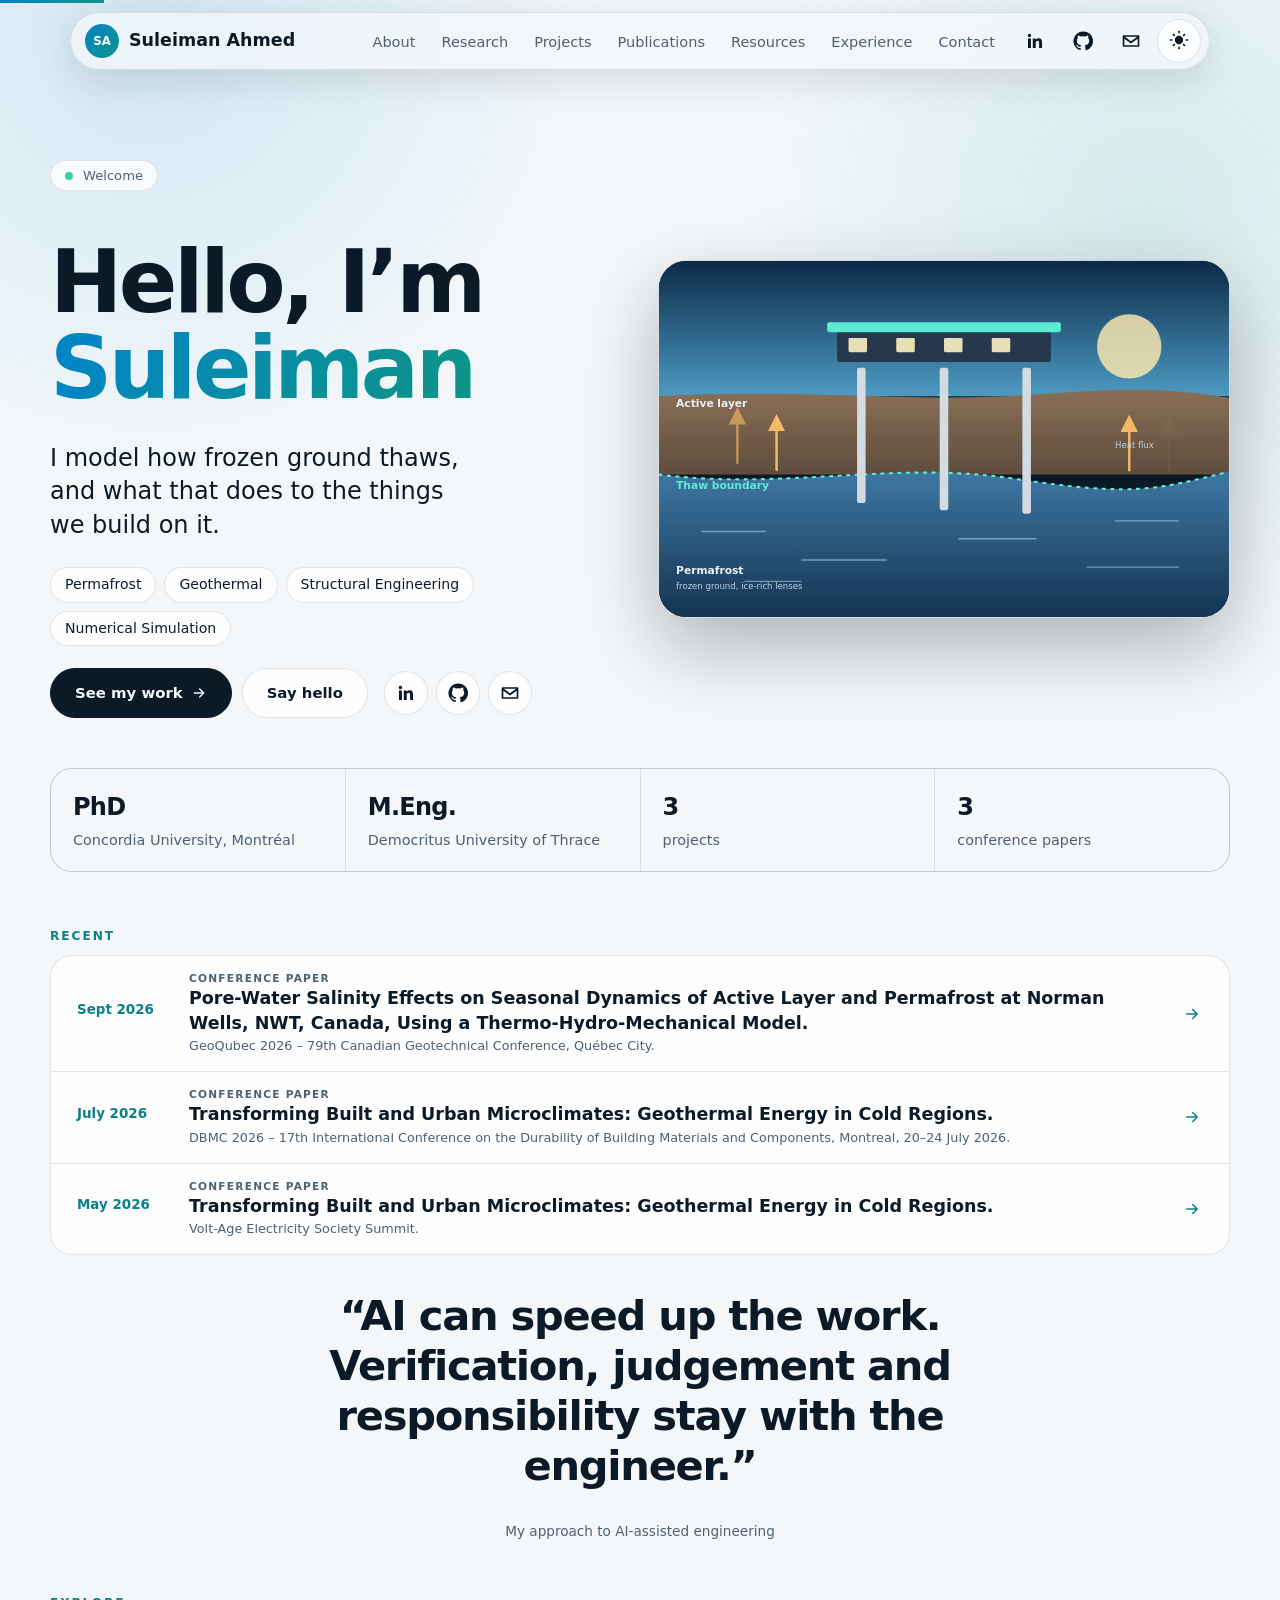
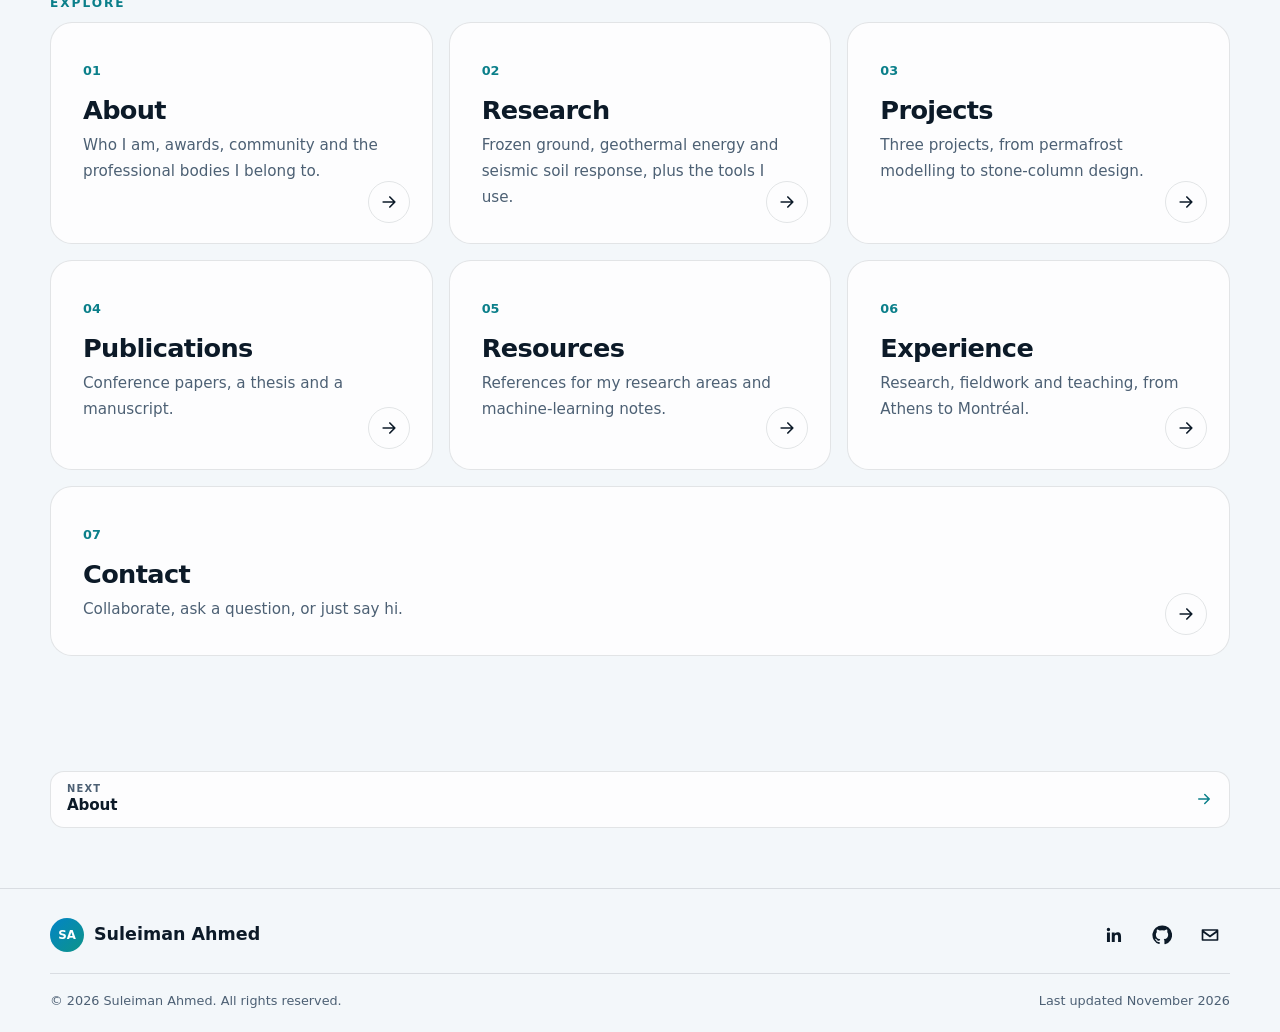
==== commit ebcf8c12: "Update index.html" ====
--- a/index.html
+++ b/index.html
@@ -1,5 +1,5 @@
-<!doctype html><html lang="en" data-theme="dark"><head><meta charset="utf-8"><meta name="viewport" content="width=device-width,initial-scale=1"><title>Suleiman Ahmed | Geotechnical engineer, permafrost researcher</title><meta name="description" content="PhD researcher at Concordia University modelling thawing permafrost, geothermal energy and seismic soil response."><meta name="google-site-verification" content="dUcFs72SfxvrmRhfqvgiYNyTWMztEddAQl3PIJQsLcQ" /><meta name="color-scheme" content="dark light"><meta name="theme-color" content="#07101a"><link rel="icon" href="favicon.svg" type="image/svg+xml"><link rel="apple-touch-icon" href="apple-touch-icon.png"><link rel="manifest" href="site.webmanifest"><link rel="canonical" href="https://suleiimanahmed.github.io/"><meta property="og:type" content="website"><meta property="og:site_name" content="Suleiman Ahmed"><meta property="og:title" content="Suleiman Ahmed | Geotechnical engineer, permafrost researcher"><meta property="og:description" content="PhD researcher at Concordia University modelling thawing permafrost, geothermal energy and seismic soil response."><meta property="og:url" content="https://suleiimanahmed.github.io/"><meta property="og:image" content="https://suleiimanahmed.github.io/assets/og-image.png"><meta name="twitter:card" content="summary_large_image"><script type="application/ld+json">{"@context": "https://schema.org", "@type": "Person", "name": "Suleiman Ahmed", "url": "https://suleiimanahmed.github.io/", "jobTitle": "PhD researcher, Civil Engineering (Geotechnical)", "affiliation": {"@type": "CollegeOrUniversity", "name": "Concordia University"}, "alumniOf": {"@type": "CollegeOrUniversity", "name": "Democritus University of Thrace"}, "sameAs": ["https://www.linkedin.com/in/suleimanaliahmed", "https://github.com/suleiimanahmed"], "knowsAbout": ["Permafrost", "Thermo-hydro-mechanical modelling", "Geothermal energy", "Seismic site response"]}</script><script>(function(){var d=document.documentElement,o=null;try{o=sessionStorage.getItem("theme")}catch(e){}d.setAttribute("data-theme",o||(matchMedia("(prefers-color-scheme: light)").matches?"light":"dark"))})();function lf(i){if(i.dataset.fb&&!i.dataset.t){i.dataset.t=1;i.src=i.dataset.fb}else{i.remove()}}</script><link rel="stylesheet" href="style.css"><script src="site.js" defer></script><style>.sec:has(+ .sec .quote){padding-bottom:clamp(8px,2vw,24px)}.sec:has(.quote){padding-block:0}.quote{padding:clamp(4px,1vw,12px) 0}.sec:has(.quote)+.sec{padding-top:clamp(18px,3vw,40px)}</style></head><body><svg width="0" height="0" style="position:absolute" aria-hidden="true" focusable="false"><defs><symbol id="i-linkedin" viewBox="0 0 24 24"><path d="M20.45 20.45h-3.56v-5.57c0-1.33-.03-3.04-1.85-3.04-1.85 0-2.14 1.45-2.14 2.94v5.67H9.35V9h3.41v1.56h.05c.48-.9 1.64-1.85 3.37-1.85 3.6 0 4.27 2.37 4.27 5.46v6.28zM5.34 7.43a2.06 2.06 0 1 1 0-4.13 2.06 2.06 0 0 1 0 4.13zM7.12 20.45H3.56V9h3.56v11.45z"/></symbol><symbol id="i-github" viewBox="0 0 24 24"><path d="M12 .5a11.5 11.5 0 0 0-3.64 22.41c.58.1.79-.25.79-.56v-2c-3.2.7-3.88-1.37-3.88-1.37-.52-1.33-1.28-1.69-1.28-1.69-1.05-.71.08-.7.08-.7 1.15.08 1.76 1.19 1.76 1.19 1.03 1.76 2.7 1.25 3.36.96.1-.75.4-1.25.73-1.54-2.55-.29-5.24-1.28-5.24-5.69 0-1.26.45-2.28 1.19-3.09-.12-.29-.52-1.46.11-3.05 0 0 .97-.31 3.17 1.18a11 11 0 0 1 5.77 0c2.2-1.49 3.17-1.18 3.17-1.18.63 1.59.23 2.76.11 3.05.74.81 1.19 1.83 1.19 3.09 0 4.42-2.69 5.39-5.26 5.68.41.36.78 1.06.78 2.14v3.17c0 .31.21.67.8.56A11.5 11.5 0 0 0 12 .5z"/></symbol><symbol id="i-mail" viewBox="0 0 24 24"><path d="M3 5h18a1 1 0 0 1 1 1v12a1 1 0 0 1-1 1H3a1 1 0 0 1-1-1V6a1 1 0 0 1 1-1zm1.6 2 7.4 5.4L19.4 7H4.6zM4 17h16V9.2l-8 5.8-8-5.8V17z"/></symbol><symbol id="i-sun" viewBox="0 0 24 24"><path d="M12 7a5 5 0 1 0 0 10 5 5 0 0 0 0-10zM11 1h2v3h-2V1zm0 19h2v3h-2v-3zM1 11h3v2H1v-2zm19 0h3v2h-3v-2zM4.2 5.6l1.4-1.4 2.1 2.1-1.4 1.4-2.1-2.1zm12.1 12.1 1.4-1.4 2.1 2.1-1.4 1.4-2.1-2.1zM4.2 18.4l2.1-2.1 1.4 1.4-2.1 2.1-1.4-1.4zM16.3 6.3l2.1-2.1 1.4 1.4-2.1 2.1-1.4-1.4z"/></symbol><symbol id="i-moon" viewBox="0 0 24 24"><path d="M21 14.5A9 9 0 0 1 9.5 3a9 9 0 1 0 11.5 11.5z"/></symbol><symbol id="i-ext" viewBox="0 0 24 24"><path d="M14 3h7v7h-2V6.4l-8.3 8.3-1.4-1.4L17.6 5H14V3zM5 5h6v2H5v12h12v-6h2v8H3V5h2z"/></symbol><symbol id="i-arrow" viewBox="0 0 24 24"><path d="M5 12h14M13 6l6 6-6 6" fill="none" stroke="currentColor" stroke-width="2" stroke-linecap="round" stroke-linejoin="round"/></symbol><symbol id="i-menu" viewBox="0 0 24 24"><path d="M3 6h18M3 12h18M3 18h18" fill="none" stroke="currentColor" stroke-width="2" stroke-linecap="round" stroke-linejoin="round"/></symbol><symbol id="i-up" viewBox="0 0 24 24"><path d="M12 19V5M6 11l6-6 6 6" fill="none" stroke="currentColor" stroke-width="2" stroke-linecap="round" stroke-linejoin="round"/></symbol><symbol id="i-copy" viewBox="0 0 24 24"><path d="M9 9h11v11H9zM5 15H4V4h11v1" fill="none" stroke="currentColor" stroke-width="2" stroke-linecap="round" stroke-linejoin="round"/></symbol><symbol id="i-dl" viewBox="0 0 24 24"><path d="M12 4v11M7 11l5 5 5-5M5 20h14" fill="none" stroke="currentColor" stroke-width="2" stroke-linecap="round" stroke-linejoin="round"/></symbol><symbol id="i-send" viewBox="0 0 24 24"><path d="M22 2 11 13M22 2l-7 20-4-9-9-4 20-7z" fill="none" stroke="currentColor" stroke-width="2" stroke-linecap="round" stroke-linejoin="round"/></symbol></defs></svg><div class="progress" aria-hidden="true"></div><div class="glow" aria-hidden="true"><i></i><i></i></div><a class="skip" href="#main">Skip to content</a>
-<header class="bar"><div class="bar-in"><a class="brand" href="index.html"><span class="mk">SA</span><span class="bn">Suleiman Ahmed</span></a><nav id="site-nav" aria-label="Primary"><ul class="nav-list"><li><a class="nl" href="about.html">About</a></li><li><a class="nl" href="research.html">Research</a></li><li><a class="nl" href="projects.html">Projects</a></li><li><a class="nl" href="publications.html">Publications</a></li><li><a class="nl" href="resources.html">Resources</a></li><li><a class="nl" href="experience.html">Experience</a></li><li><a class="nl" href="contact.html">Contact</a></li></ul></nav><div class="tools"><ul class="soc mini hide-sm"><li><a href="https://www.linkedin.com/in/suleimanaliahmed" target="_blank" rel="noopener noreferrer" aria-label="LinkedIn (opens in a new tab)" data-tip="LinkedIn"><svg class="ic" viewBox="0 0 24 24" aria-hidden="true" focusable="false" fill="currentColor"><use href="#i-linkedin"/></svg></a></li><li><a href="https://github.com/suleiimanahmed" target="_blank" rel="noopener noreferrer" aria-label="GitHub (opens in a new tab)" data-tip="GitHub"><svg class="ic" viewBox="0 0 24 24" aria-hidden="true" focusable="false" fill="currentColor"><use href="#i-github"/></svg></a></li><li><a href="contact.html" aria-label="Send a message" data-tip="Message"><svg class="ic" viewBox="0 0 24 24" aria-hidden="true" focusable="false" fill="currentColor"><use href="#i-mail"/></svg></a></li></ul><button class="icon-btn" id="theme-toggle" type="button" aria-label="Switch theme" data-tip="Theme"><span class="i-sun"><svg class="ic" viewBox="0 0 24 24" aria-hidden="true" focusable="false" fill="currentColor"><use href="#i-sun"/></svg></span><span class="i-moon"><svg class="ic" viewBox="0 0 24 24" aria-hidden="true" focusable="false" fill="currentColor"><use href="#i-moon"/></svg></span></button><button class="icon-btn menu-btn" id="menu-btn" type="button" aria-label="Open menu" aria-expanded="false" aria-controls="site-nav"><svg class="ic" viewBox="0 0 24 24" aria-hidden="true" focusable="false" fill="currentColor"><use href="#i-menu"/></svg></button></div></div></header>
+<!doctype html><html lang="en" data-theme="dark"><head><meta charset="utf-8"><meta name="viewport" content="width=device-width,initial-scale=1"><title>Suleiman Ahmed | Geotechnical engineer, permafrost researcher</title><meta name="description" content="PhD researcher at Concordia University modelling thawing permafrost, geothermal energy and seismic soil response."><meta name="google-site-verification" content="dUcFs72SfxvrmRhfqvgiYNyTWMztEddAQl3PIJQsLcQ" /><meta name="color-scheme" content="dark light"><meta name="theme-color" content="#07101a"><link rel="icon" href="favicon.svg" type="image/svg+xml"><link rel="apple-touch-icon" href="apple-touch-icon.png"><link rel="manifest" href="site.webmanifest"><link rel="canonical" href="https://suleiimanahmed.github.io/"><meta property="og:type" content="website"><meta property="og:site_name" content="Suleiman Ahmed"><meta property="og:title" content="Suleiman Ahmed | Geotechnical engineer, permafrost researcher"><meta property="og:description" content="PhD researcher at Concordia University modelling thawing permafrost, geothermal energy and seismic soil response."><meta property="og:url" content="https://suleimanahmedx.github.io/"><meta property="og:image" content="https://suleimanahmedx.github.io/assets/og-image.png"><meta name="twitter:card" content="summary_large_image"><script type="application/ld+json">{"@context": "https://schema.org", "@type": "Person", "name": "Suleiman Ahmed", "url": "https://suleiimanahmed.github.io/", "jobTitle": "PhD researcher, Civil Engineering (Geotechnical)", "affiliation": {"@type": "CollegeOrUniversity", "name": "Concordia University"}, "alumniOf": {"@type": "CollegeOrUniversity", "name": "Democritus University of Thrace"}, "sameAs": ["https://www.linkedin.com/in/suleimanaliahmed", "https://github.com/suleiimanahmed"], "knowsAbout": ["Permafrost", "Thermo-hydro-mechanical modelling", "Geothermal energy", "Seismic site response"]}</script><script>(function(){var d=document.documentElement,o=null;try{o=sessionStorage.getItem("theme")}catch(e){}d.setAttribute("data-theme",o||(matchMedia("(prefers-color-scheme: light)").matches?"light":"dark"))})();function lf(i){if(i.dataset.fb&&!i.dataset.t){i.dataset.t=1;i.src=i.dataset.fb}else{i.remove()}}</script><link rel="stylesheet" href="style.css"><script src="site.js" defer></script><style>.sec:has(+ .sec .quote){padding-bottom:clamp(8px,2vw,24px)}.sec:has(.quote){padding-block:0}.quote{padding:clamp(4px,1vw,12px) 0}.sec:has(.quote)+.sec{padding-top:clamp(18px,3vw,40px)}</style></head><body><svg width="0" height="0" style="position:absolute" aria-hidden="true" focusable="false"><defs><symbol id="i-linkedin" viewBox="0 0 24 24"><path d="M20.45 20.45h-3.56v-5.57c0-1.33-.03-3.04-1.85-3.04-1.85 0-2.14 1.45-2.14 2.94v5.67H9.35V9h3.41v1.56h.05c.48-.9 1.64-1.85 3.37-1.85 3.6 0 4.27 2.37 4.27 5.46v6.28zM5.34 7.43a2.06 2.06 0 1 1 0-4.13 2.06 2.06 0 0 1 0 4.13zM7.12 20.45H3.56V9h3.56v11.45z"/></symbol><symbol id="i-github" viewBox="0 0 24 24"><path d="M12 .5a11.5 11.5 0 0 0-3.64 22.41c.58.1.79-.25.79-.56v-2c-3.2.7-3.88-1.37-3.88-1.37-.52-1.33-1.28-1.69-1.28-1.69-1.05-.71.08-.7.08-.7 1.15.08 1.76 1.19 1.76 1.19 1.03 1.76 2.7 1.25 3.36.96.1-.75.4-1.25.73-1.54-2.55-.29-5.24-1.28-5.24-5.69 0-1.26.45-2.28 1.19-3.09-.12-.29-.52-1.46.11-3.05 0 0 .97-.31 3.17 1.18a11 11 0 0 1 5.77 0c2.2-1.49 3.17-1.18 3.17-1.18.63 1.59.23 2.76.11 3.05.74.81 1.19 1.83 1.19 3.09 0 4.42-2.69 5.39-5.26 5.68.41.36.78 1.06.78 2.14v3.17c0 .31.21.67.8.56A11.5 11.5 0 0 0 12 .5z"/></symbol><symbol id="i-mail" viewBox="0 0 24 24"><path d="M3 5h18a1 1 0 0 1 1 1v12a1 1 0 0 1-1 1H3a1 1 0 0 1-1-1V6a1 1 0 0 1 1-1zm1.6 2 7.4 5.4L19.4 7H4.6zM4 17h16V9.2l-8 5.8-8-5.8V17z"/></symbol><symbol id="i-sun" viewBox="0 0 24 24"><path d="M12 7a5 5 0 1 0 0 10 5 5 0 0 0 0-10zM11 1h2v3h-2V1zm0 19h2v3h-2v-3zM1 11h3v2H1v-2zm19 0h3v2h-3v-2zM4.2 5.6l1.4-1.4 2.1 2.1-1.4 1.4-2.1-2.1zm12.1 12.1 1.4-1.4 2.1 2.1-1.4 1.4-2.1-2.1zM4.2 18.4l2.1-2.1 1.4 1.4-2.1 2.1-1.4-1.4zM16.3 6.3l2.1-2.1 1.4 1.4-2.1 2.1-1.4-1.4z"/></symbol><symbol id="i-moon" viewBox="0 0 24 24"><path d="M21 14.5A9 9 0 0 1 9.5 3a9 9 0 1 0 11.5 11.5z"/></symbol><symbol id="i-ext" viewBox="0 0 24 24"><path d="M14 3h7v7h-2V6.4l-8.3 8.3-1.4-1.4L17.6 5H14V3zM5 5h6v2H5v12h12v-6h2v8H3V5h2z"/></symbol><symbol id="i-arrow" viewBox="0 0 24 24"><path d="M5 12h14M13 6l6 6-6 6" fill="none" stroke="currentColor" stroke-width="2" stroke-linecap="round" stroke-linejoin="round"/></symbol><symbol id="i-menu" viewBox="0 0 24 24"><path d="M3 6h18M3 12h18M3 18h18" fill="none" stroke="currentColor" stroke-width="2" stroke-linecap="round" stroke-linejoin="round"/></symbol><symbol id="i-up" viewBox="0 0 24 24"><path d="M12 19V5M6 11l6-6 6 6" fill="none" stroke="currentColor" stroke-width="2" stroke-linecap="round" stroke-linejoin="round"/></symbol><symbol id="i-copy" viewBox="0 0 24 24"><path d="M9 9h11v11H9zM5 15H4V4h11v1" fill="none" stroke="currentColor" stroke-width="2" stroke-linecap="round" stroke-linejoin="round"/></symbol><symbol id="i-dl" viewBox="0 0 24 24"><path d="M12 4v11M7 11l5 5 5-5M5 20h14" fill="none" stroke="currentColor" stroke-width="2" stroke-linecap="round" stroke-linejoin="round"/></symbol><symbol id="i-send" viewBox="0 0 24 24"><path d="M22 2 11 13M22 2l-7 20-4-9-9-4 20-7z" fill="none" stroke="currentColor" stroke-width="2" stroke-linecap="round" stroke-linejoin="round"/></symbol></defs></svg><div class="progress" aria-hidden="true"></div><div class="glow" aria-hidden="true"><i></i><i></i></div><a class="skip" href="#main">Skip to content</a>
+<header class="bar"><div class="bar-in"><a class="brand" href="index.html"><span class="mk">SA</span><span class="bn">Suleiman Ahmed</span></a><nav id="site-nav" aria-label="Primary"><ul class="nav-list"><li><a class="nl" href="about.html">About</a></li><li><a class="nl" href="research.html">Research</a></li><li><a class="nl" href="projects.html">Projects</a></li><li><a class="nl" href="publications.html">Publications</a></li><li><a class="nl" href="resources.html">Resources</a></li><li><a class="nl" href="experience.html">Experience</a></li><li><a class="nl" href="contact.html">Contact</a></li></ul></nav><div class="tools"><ul class="soc mini hide-sm"><li><a href="https://www.linkedin.com/in/suleimanaliahmed" target="_blank" rel="noopener noreferrer" aria-label="LinkedIn (opens in a new tab)" data-tip="LinkedIn"><svg class="ic" viewBox="0 0 24 24" aria-hidden="true" focusable="false" fill="currentColor"><use href="#i-linkedin"/></svg></a></li><li><a href="https://github.com/suleimanahmedx" target="_blank" rel="noopener noreferrer" aria-label="GitHub (opens in a new tab)" data-tip="GitHub"><svg class="ic" viewBox="0 0 24 24" aria-hidden="true" focusable="false" fill="currentColor"><use href="#i-github"/></svg></a></li><li><a href="contact.html" aria-label="Send a message" data-tip="Message"><svg class="ic" viewBox="0 0 24 24" aria-hidden="true" focusable="false" fill="currentColor"><use href="#i-mail"/></svg></a></li></ul><button class="icon-btn" id="theme-toggle" type="button" aria-label="Switch theme" data-tip="Theme"><span class="i-sun"><svg class="ic" viewBox="0 0 24 24" aria-hidden="true" focusable="false" fill="currentColor"><use href="#i-sun"/></svg></span><span class="i-moon"><svg class="ic" viewBox="0 0 24 24" aria-hidden="true" focusable="false" fill="currentColor"><use href="#i-moon"/></svg></span></button><button class="icon-btn menu-btn" id="menu-btn" type="button" aria-label="Open menu" aria-expanded="false" aria-controls="site-nav"><svg class="ic" viewBox="0 0 24 24" aria-hidden="true" focusable="false" fill="currentColor"><use href="#i-menu"/></svg></button></div></div></header>
 <main id="main" tabindex="-1"><section class="hero"><div class="wrap hero-g"><div><p class="status ani" style="--i:0"><i></i>Welcome</p><h1><span class="w" style="--i:1">Hello,</span> <span class="w" style="--i:2">I’m</span> <span class="w grad" style="--i:3">Suleiman </span></h1><p class="lede ani" style="--i:4">I model how frozen ground thaws, and what that does to the things we build on it.</p><ul class="words" aria-label="Focus areas"><li class="ani" style="--i:5">Permafrost</li><li class="ani" style="--i:6">Geothermal</li><li class="ani" style="--i:7">Structural Engineering</li><li class="ani" style="--i:8">Numerical Simulation</li></ul><div class="cta ani" style="--i:9"><a class="btn pri" href="projects.html">See my work <svg class="ic sm" viewBox="0 0 24 24" aria-hidden="true" focusable="false" fill="currentColor"><use href="#i-arrow"/></svg></a><a class="btn" href="contact.html">Say hello</a><ul class="soc "><li><a href="https://www.linkedin.com/in/suleimanaliahmed" target="_blank" rel="noopener noreferrer" aria-label="LinkedIn (opens in a new tab)" data-tip="LinkedIn"><svg class="ic" viewBox="0 0 24 24" aria-hidden="true" focusable="false" fill="currentColor"><use href="#i-linkedin"/></svg></a></li><li><a href="https://github.com/suleiimanahmed" target="_blank" rel="noopener noreferrer" aria-label="GitHub (opens in a new tab)" data-tip="GitHub"><svg class="ic" viewBox="0 0 24 24" aria-hidden="true" focusable="false" fill="currentColor"><use href="#i-github"/></svg></a></li><li><a href="contact.html" aria-label="Send a message" data-tip="Message"><svg class="ic" viewBox="0 0 24 24" aria-hidden="true" focusable="false" fill="currentColor"><use href="#i-mail"/></svg></a></li></ul></div></div>
 <div class="hero-art ani" style="--i:3"><img src="assets/permafrost.svg" alt="Animated conceptual cross-section of a pile-supported structure over thawing permafrost" width="800" height="500" fetchpriority="high"></div></div></section>
 <section class="strip"><div class="wrap facts reveal"><p><b>PhD</b>Concordia University, Montréal</p><p><b>M.Eng.</b>Democritus University of Thrace</p><p><b><span data-count="3">3</span></b>projects</p><p><b><span data-count="3">3</span></b>conference papers</p></div></section>
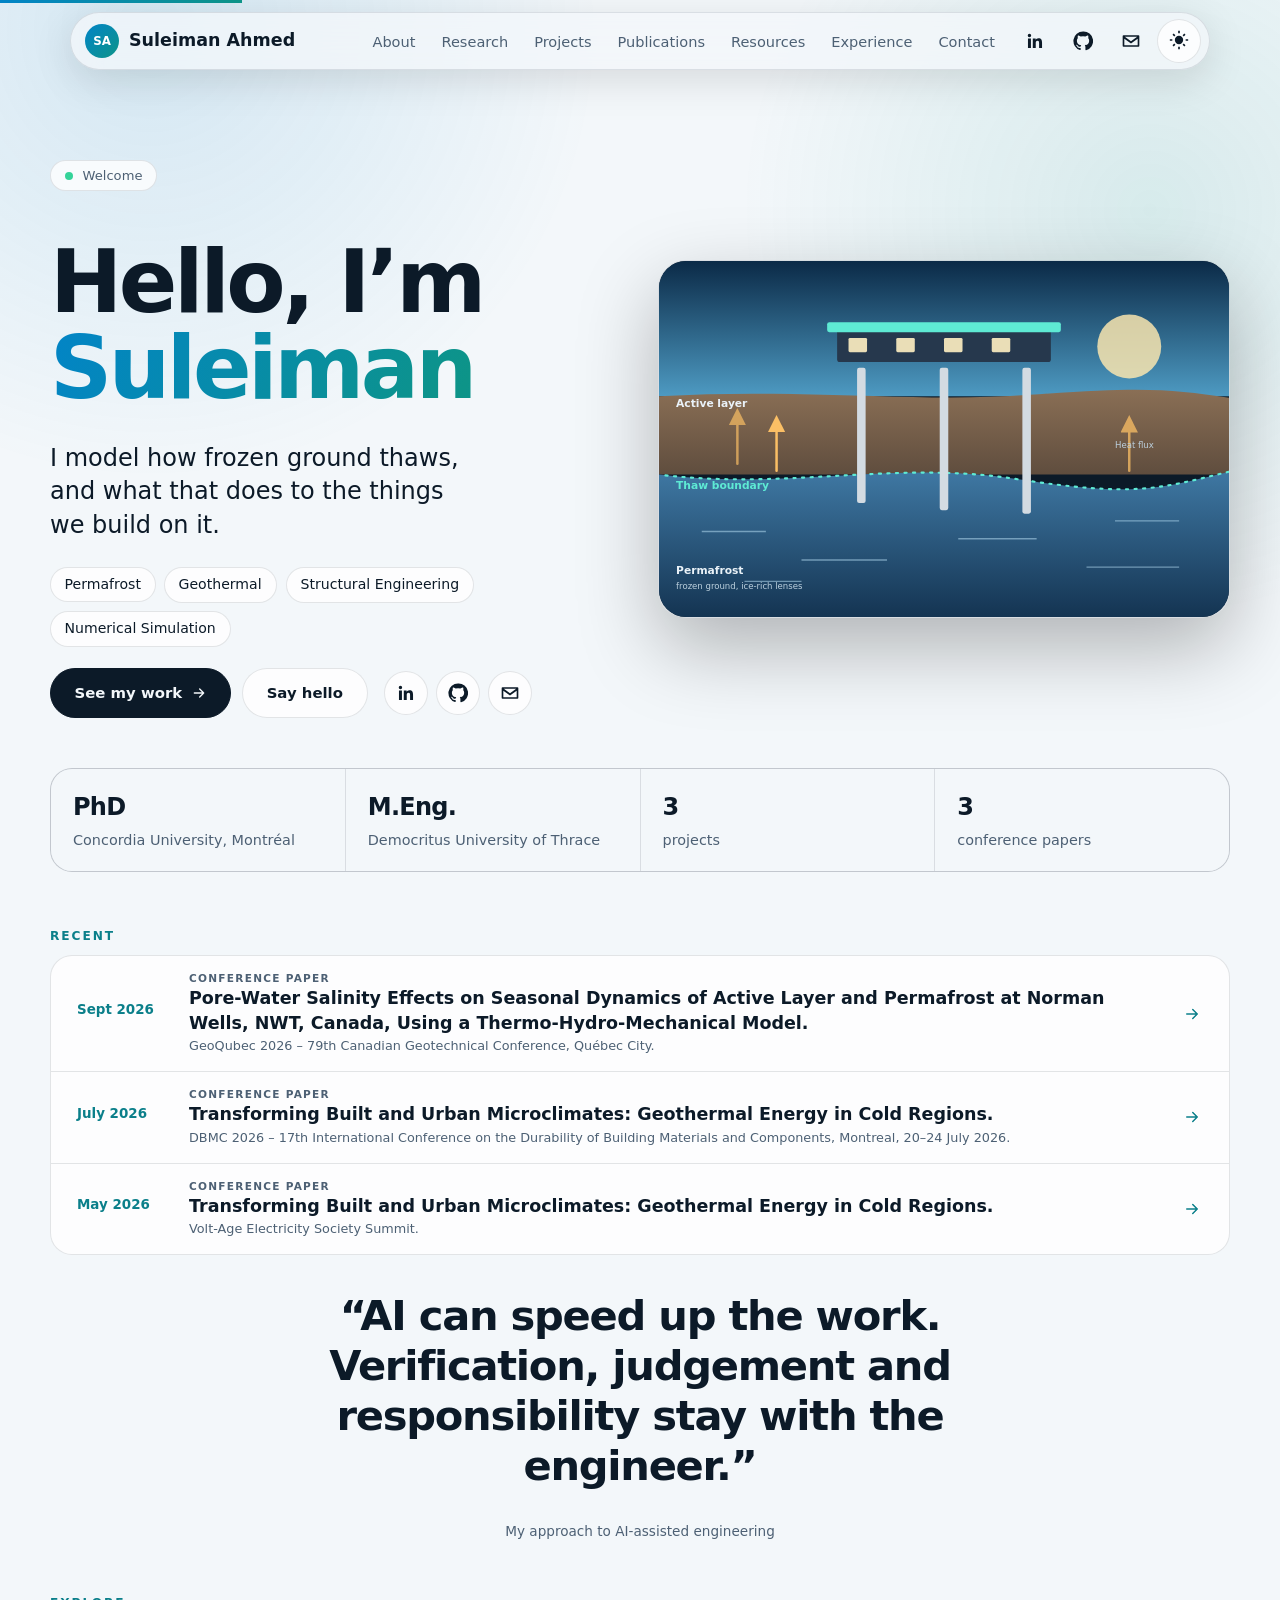
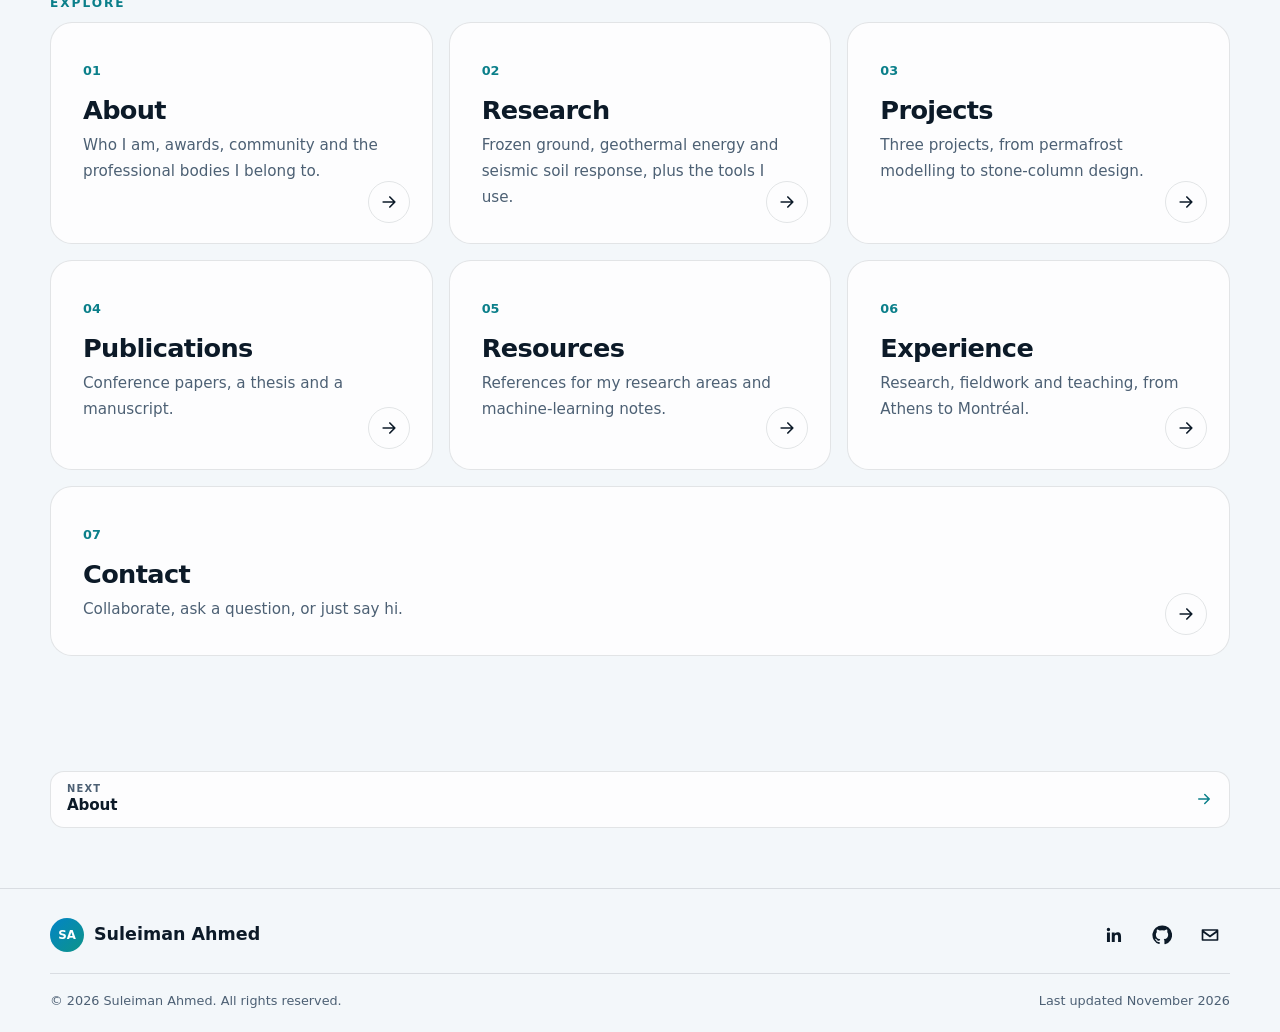
==== commit b2c604ef: "Update print statement from 'Hello' to 'Goodbye'" ====
--- a/index.html
+++ b/index.html
@@ -1,10 +1,10 @@
-<!doctype html><html lang="en" data-theme="dark"><head><meta charset="utf-8"><meta name="viewport" content="width=device-width,initial-scale=1"><title>Suleiman Ahmed | Geotechnical engineer, permafrost researcher</title><meta name="description" content="PhD researcher at Concordia University modelling thawing permafrost, geothermal energy and seismic soil response."><meta name="google-site-verification" content="dUcFs72SfxvrmRhfqvgiYNyTWMztEddAQl3PIJQsLcQ" /><meta name="color-scheme" content="dark light"><meta name="theme-color" content="#07101a"><link rel="icon" href="favicon.svg" type="image/svg+xml"><link rel="apple-touch-icon" href="apple-touch-icon.png"><link rel="manifest" href="site.webmanifest"><link rel="canonical" href="https://suleiimanahmed.github.io/"><meta property="og:type" content="website"><meta property="og:site_name" content="Suleiman Ahmed"><meta property="og:title" content="Suleiman Ahmed | Geotechnical engineer, permafrost researcher"><meta property="og:description" content="PhD researcher at Concordia University modelling thawing permafrost, geothermal energy and seismic soil response."><meta property="og:url" content="https://suleimanahmedx.github.io/"><meta property="og:image" content="https://suleimanahmedx.github.io/assets/og-image.png"><meta name="twitter:card" content="summary_large_image"><script type="application/ld+json">{"@context": "https://schema.org", "@type": "Person", "name": "Suleiman Ahmed", "url": "https://suleiimanahmed.github.io/", "jobTitle": "PhD researcher, Civil Engineering (Geotechnical)", "affiliation": {"@type": "CollegeOrUniversity", "name": "Concordia University"}, "alumniOf": {"@type": "CollegeOrUniversity", "name": "Democritus University of Thrace"}, "sameAs": ["https://www.linkedin.com/in/suleimanaliahmed", "https://github.com/suleiimanahmed"], "knowsAbout": ["Permafrost", "Thermo-hydro-mechanical modelling", "Geothermal energy", "Seismic site response"]}</script><script>(function(){var d=document.documentElement,o=null;try{o=sessionStorage.getItem("theme")}catch(e){}d.setAttribute("data-theme",o||(matchMedia("(prefers-color-scheme: light)").matches?"light":"dark"))})();function lf(i){if(i.dataset.fb&&!i.dataset.t){i.dataset.t=1;i.src=i.dataset.fb}else{i.remove()}}</script><link rel="stylesheet" href="style.css"><script src="site.js" defer></script><style>.sec:has(+ .sec .quote){padding-bottom:clamp(8px,2vw,24px)}.sec:has(.quote){padding-block:0}.quote{padding:clamp(4px,1vw,12px) 0}.sec:has(.quote)+.sec{padding-top:clamp(18px,3vw,40px)}</style></head><body><svg width="0" height="0" style="position:absolute" aria-hidden="true" focusable="false"><defs><symbol id="i-linkedin" viewBox="0 0 24 24"><path d="M20.45 20.45h-3.56v-5.57c0-1.33-.03-3.04-1.85-3.04-1.85 0-2.14 1.45-2.14 2.94v5.67H9.35V9h3.41v1.56h.05c.48-.9 1.64-1.85 3.37-1.85 3.6 0 4.27 2.37 4.27 5.46v6.28zM5.34 7.43a2.06 2.06 0 1 1 0-4.13 2.06 2.06 0 0 1 0 4.13zM7.12 20.45H3.56V9h3.56v11.45z"/></symbol><symbol id="i-github" viewBox="0 0 24 24"><path d="M12 .5a11.5 11.5 0 0 0-3.64 22.41c.58.1.79-.25.79-.56v-2c-3.2.7-3.88-1.37-3.88-1.37-.52-1.33-1.28-1.69-1.28-1.69-1.05-.71.08-.7.08-.7 1.15.08 1.76 1.19 1.76 1.19 1.03 1.76 2.7 1.25 3.36.96.1-.75.4-1.25.73-1.54-2.55-.29-5.24-1.28-5.24-5.69 0-1.26.45-2.28 1.19-3.09-.12-.29-.52-1.46.11-3.05 0 0 .97-.31 3.17 1.18a11 11 0 0 1 5.77 0c2.2-1.49 3.17-1.18 3.17-1.18.63 1.59.23 2.76.11 3.05.74.81 1.19 1.83 1.19 3.09 0 4.42-2.69 5.39-5.26 5.68.41.36.78 1.06.78 2.14v3.17c0 .31.21.67.8.56A11.5 11.5 0 0 0 12 .5z"/></symbol><symbol id="i-mail" viewBox="0 0 24 24"><path d="M3 5h18a1 1 0 0 1 1 1v12a1 1 0 0 1-1 1H3a1 1 0 0 1-1-1V6a1 1 0 0 1 1-1zm1.6 2 7.4 5.4L19.4 7H4.6zM4 17h16V9.2l-8 5.8-8-5.8V17z"/></symbol><symbol id="i-sun" viewBox="0 0 24 24"><path d="M12 7a5 5 0 1 0 0 10 5 5 0 0 0 0-10zM11 1h2v3h-2V1zm0 19h2v3h-2v-3zM1 11h3v2H1v-2zm19 0h3v2h-3v-2zM4.2 5.6l1.4-1.4 2.1 2.1-1.4 1.4-2.1-2.1zm12.1 12.1 1.4-1.4 2.1 2.1-1.4 1.4-2.1-2.1zM4.2 18.4l2.1-2.1 1.4 1.4-2.1 2.1-1.4-1.4zM16.3 6.3l2.1-2.1 1.4 1.4-2.1 2.1-1.4-1.4z"/></symbol><symbol id="i-moon" viewBox="0 0 24 24"><path d="M21 14.5A9 9 0 0 1 9.5 3a9 9 0 1 0 11.5 11.5z"/></symbol><symbol id="i-ext" viewBox="0 0 24 24"><path d="M14 3h7v7h-2V6.4l-8.3 8.3-1.4-1.4L17.6 5H14V3zM5 5h6v2H5v12h12v-6h2v8H3V5h2z"/></symbol><symbol id="i-arrow" viewBox="0 0 24 24"><path d="M5 12h14M13 6l6 6-6 6" fill="none" stroke="currentColor" stroke-width="2" stroke-linecap="round" stroke-linejoin="round"/></symbol><symbol id="i-menu" viewBox="0 0 24 24"><path d="M3 6h18M3 12h18M3 18h18" fill="none" stroke="currentColor" stroke-width="2" stroke-linecap="round" stroke-linejoin="round"/></symbol><symbol id="i-up" viewBox="0 0 24 24"><path d="M12 19V5M6 11l6-6 6 6" fill="none" stroke="currentColor" stroke-width="2" stroke-linecap="round" stroke-linejoin="round"/></symbol><symbol id="i-copy" viewBox="0 0 24 24"><path d="M9 9h11v11H9zM5 15H4V4h11v1" fill="none" stroke="currentColor" stroke-width="2" stroke-linecap="round" stroke-linejoin="round"/></symbol><symbol id="i-dl" viewBox="0 0 24 24"><path d="M12 4v11M7 11l5 5 5-5M5 20h14" fill="none" stroke="currentColor" stroke-width="2" stroke-linecap="round" stroke-linejoin="round"/></symbol><symbol id="i-send" viewBox="0 0 24 24"><path d="M22 2 11 13M22 2l-7 20-4-9-9-4 20-7z" fill="none" stroke="currentColor" stroke-width="2" stroke-linecap="round" stroke-linejoin="round"/></symbol></defs></svg><div class="progress" aria-hidden="true"></div><div class="glow" aria-hidden="true"><i></i><i></i></div><a class="skip" href="#main">Skip to content</a>
+<!doctype html><html lang="en" data-theme="dark"><head><meta charset="utf-8"><meta name="viewport" content="width=device-width,initial-scale=1"><title>Suleiman Ahmed | Geotechnical engineer, permafrost researcher</title><meta name="description" content="PhD researcher at Concordia University modelling thawing permafrost, geothermal energy and seismic soil response."><meta name="google-site-verification" content="dUcFs72SfxvrmRhfqvgiYNyTWMztEddAQl3PIJQsLcQ" /><meta name="color-scheme" content="dark light"><meta name="theme-color" content="#07101a"><link rel="icon" href="favicon.svg" type="image/svg+xml"><link rel="apple-touch-icon" href="apple-touch-icon.png"><link rel="manifest" href="site.webmanifest"><link rel="canonical" href="https://suleiimanahmed.github.io/"><meta property="og:type" content="website"><meta property="og:site_name" content="Suleiman Ahmed"><meta property="og:title" content="Suleiman Ahmed | Geotechnical engineer, permafrost researcher"><meta property="og:description" content="PhD researcher at Concordia University modelling thawing permafrost, geothermal energy and seismic soil response."><meta property="og:url" content="https://suleimanahmedx.github.io/"><meta property="og:image" content="https://suleimanahmedx.github.io/assets/og-image.png"><meta name="twitter:card" content="summary_large_image"><script type="application/ld+json">{"@context": "https://schema.org", "@type": "Person", "name": "Suleiman Ahmed", "url": "https://suleiimanahmed.github.io/", "jobTitle": "PhD researcher, Civil Engineering (Geotechnical)", "affiliation": {"@type": "CollegeOrUniversity", "name": "Concordia University"}, "alumniOf": {"@type": "CollegeOrUniversity", "name": "Democritus University of Thrace"}, "sameAs": ["https://www.linkedin.com/in/suleimanaliahmed", "https://github.com/suleimanahmedx"], "knowsAbout": ["Permafrost", "Thermo-hydro-mechanical modelling", "Geothermal energy", "Seismic site response"]}</script><script>(function(){var d=document.documentElement,o=null;try{o=sessionStorage.getItem("theme")}catch(e){}d.setAttribute("data-theme",o||(matchMedia("(prefers-color-scheme: light)").matches?"light":"dark"))})();function lf(i){if(i.dataset.fb&&!i.dataset.t){i.dataset.t=1;i.src=i.dataset.fb}else{i.remove()}}</script><link rel="stylesheet" href="style.css"><script src="site.js" defer></script><style>.sec:has(+ .sec .quote){padding-bottom:clamp(8px,2vw,24px)}.sec:has(.quote){padding-block:0}.quote{padding:clamp(4px,1vw,12px) 0}.sec:has(.quote)+.sec{padding-top:clamp(18px,3vw,40px)}</style></head><body><svg width="0" height="0" style="position:absolute" aria-hidden="true" focusable="false"><defs><symbol id="i-linkedin" viewBox="0 0 24 24"><path d="M20.45 20.45h-3.56v-5.57c0-1.33-.03-3.04-1.85-3.04-1.85 0-2.14 1.45-2.14 2.94v5.67H9.35V9h3.41v1.56h.05c.48-.9 1.64-1.85 3.37-1.85 3.6 0 4.27 2.37 4.27 5.46v6.28zM5.34 7.43a2.06 2.06 0 1 1 0-4.13 2.06 2.06 0 0 1 0 4.13zM7.12 20.45H3.56V9h3.56v11.45z"/></symbol><symbol id="i-github" viewBox="0 0 24 24"><path d="M12 .5a11.5 11.5 0 0 0-3.64 22.41c.58.1.79-.25.79-.56v-2c-3.2.7-3.88-1.37-3.88-1.37-.52-1.33-1.28-1.69-1.28-1.69-1.05-.71.08-.7.08-.7 1.15.08 1.76 1.19 1.76 1.19 1.03 1.76 2.7 1.25 3.36.96.1-.75.4-1.25.73-1.54-2.55-.29-5.24-1.28-5.24-5.69 0-1.26.45-2.28 1.19-3.09-.12-.29-.52-1.46.11-3.05 0 0 .97-.31 3.17 1.18a11 11 0 0 1 5.77 0c2.2-1.49 3.17-1.18 3.17-1.18.63 1.59.23 2.76.11 3.05.74.81 1.19 1.83 1.19 3.09 0 4.42-2.69 5.39-5.26 5.68.41.36.78 1.06.78 2.14v3.17c0 .31.21.67.8.56A11.5 11.5 0 0 0 12 .5z"/></symbol><symbol id="i-mail" viewBox="0 0 24 24"><path d="M3 5h18a1 1 0 0 1 1 1v12a1 1 0 0 1-1 1H3a1 1 0 0 1-1-1V6a1 1 0 0 1 1-1zm1.6 2 7.4 5.4L19.4 7H4.6zM4 17h16V9.2l-8 5.8-8-5.8V17z"/></symbol><symbol id="i-sun" viewBox="0 0 24 24"><path d="M12 7a5 5 0 1 0 0 10 5 5 0 0 0 0-10zM11 1h2v3h-2V1zm0 19h2v3h-2v-3zM1 11h3v2H1v-2zm19 0h3v2h-3v-2zM4.2 5.6l1.4-1.4 2.1 2.1-1.4 1.4-2.1-2.1zm12.1 12.1 1.4-1.4 2.1 2.1-1.4 1.4-2.1-2.1zM4.2 18.4l2.1-2.1 1.4 1.4-2.1 2.1-1.4-1.4zM16.3 6.3l2.1-2.1 1.4 1.4-2.1 2.1-1.4-1.4z"/></symbol><symbol id="i-moon" viewBox="0 0 24 24"><path d="M21 14.5A9 9 0 0 1 9.5 3a9 9 0 1 0 11.5 11.5z"/></symbol><symbol id="i-ext" viewBox="0 0 24 24"><path d="M14 3h7v7h-2V6.4l-8.3 8.3-1.4-1.4L17.6 5H14V3zM5 5h6v2H5v12h12v-6h2v8H3V5h2z"/></symbol><symbol id="i-arrow" viewBox="0 0 24 24"><path d="M5 12h14M13 6l6 6-6 6" fill="none" stroke="currentColor" stroke-width="2" stroke-linecap="round" stroke-linejoin="round"/></symbol><symbol id="i-menu" viewBox="0 0 24 24"><path d="M3 6h18M3 12h18M3 18h18" fill="none" stroke="currentColor" stroke-width="2" stroke-linecap="round" stroke-linejoin="round"/></symbol><symbol id="i-up" viewBox="0 0 24 24"><path d="M12 19V5M6 11l6-6 6 6" fill="none" stroke="currentColor" stroke-width="2" stroke-linecap="round" stroke-linejoin="round"/></symbol><symbol id="i-copy" viewBox="0 0 24 24"><path d="M9 9h11v11H9zM5 15H4V4h11v1" fill="none" stroke="currentColor" stroke-width="2" stroke-linecap="round" stroke-linejoin="round"/></symbol><symbol id="i-dl" viewBox="0 0 24 24"><path d="M12 4v11M7 11l5 5 5-5M5 20h14" fill="none" stroke="currentColor" stroke-width="2" stroke-linecap="round" stroke-linejoin="round"/></symbol><symbol id="i-send" viewBox="0 0 24 24"><path d="M22 2 11 13M22 2l-7 20-4-9-9-4 20-7z" fill="none" stroke="currentColor" stroke-width="2" stroke-linecap="round" stroke-linejoin="round"/></symbol></defs></svg><div class="progress" aria-hidden="true"></div><div class="glow" aria-hidden="true"><i></i><i></i></div><a class="skip" href="#main">Skip to content</a>
 <header class="bar"><div class="bar-in"><a class="brand" href="index.html"><span class="mk">SA</span><span class="bn">Suleiman Ahmed</span></a><nav id="site-nav" aria-label="Primary"><ul class="nav-list"><li><a class="nl" href="about.html">About</a></li><li><a class="nl" href="research.html">Research</a></li><li><a class="nl" href="projects.html">Projects</a></li><li><a class="nl" href="publications.html">Publications</a></li><li><a class="nl" href="resources.html">Resources</a></li><li><a class="nl" href="experience.html">Experience</a></li><li><a class="nl" href="contact.html">Contact</a></li></ul></nav><div class="tools"><ul class="soc mini hide-sm"><li><a href="https://www.linkedin.com/in/suleimanaliahmed" target="_blank" rel="noopener noreferrer" aria-label="LinkedIn (opens in a new tab)" data-tip="LinkedIn"><svg class="ic" viewBox="0 0 24 24" aria-hidden="true" focusable="false" fill="currentColor"><use href="#i-linkedin"/></svg></a></li><li><a href="https://github.com/suleimanahmedx" target="_blank" rel="noopener noreferrer" aria-label="GitHub (opens in a new tab)" data-tip="GitHub"><svg class="ic" viewBox="0 0 24 24" aria-hidden="true" focusable="false" fill="currentColor"><use href="#i-github"/></svg></a></li><li><a href="contact.html" aria-label="Send a message" data-tip="Message"><svg class="ic" viewBox="0 0 24 24" aria-hidden="true" focusable="false" fill="currentColor"><use href="#i-mail"/></svg></a></li></ul><button class="icon-btn" id="theme-toggle" type="button" aria-label="Switch theme" data-tip="Theme"><span class="i-sun"><svg class="ic" viewBox="0 0 24 24" aria-hidden="true" focusable="false" fill="currentColor"><use href="#i-sun"/></svg></span><span class="i-moon"><svg class="ic" viewBox="0 0 24 24" aria-hidden="true" focusable="false" fill="currentColor"><use href="#i-moon"/></svg></span></button><button class="icon-btn menu-btn" id="menu-btn" type="button" aria-label="Open menu" aria-expanded="false" aria-controls="site-nav"><svg class="ic" viewBox="0 0 24 24" aria-hidden="true" focusable="false" fill="currentColor"><use href="#i-menu"/></svg></button></div></div></header>
-<main id="main" tabindex="-1"><section class="hero"><div class="wrap hero-g"><div><p class="status ani" style="--i:0"><i></i>Welcome</p><h1><span class="w" style="--i:1">Hello,</span> <span class="w" style="--i:2">I’m</span> <span class="w grad" style="--i:3">Suleiman </span></h1><p class="lede ani" style="--i:4">I model how frozen ground thaws, and what that does to the things we build on it.</p><ul class="words" aria-label="Focus areas"><li class="ani" style="--i:5">Permafrost</li><li class="ani" style="--i:6">Geothermal</li><li class="ani" style="--i:7">Structural Engineering</li><li class="ani" style="--i:8">Numerical Simulation</li></ul><div class="cta ani" style="--i:9"><a class="btn pri" href="projects.html">See my work <svg class="ic sm" viewBox="0 0 24 24" aria-hidden="true" focusable="false" fill="currentColor"><use href="#i-arrow"/></svg></a><a class="btn" href="contact.html">Say hello</a><ul class="soc "><li><a href="https://www.linkedin.com/in/suleimanaliahmed" target="_blank" rel="noopener noreferrer" aria-label="LinkedIn (opens in a new tab)" data-tip="LinkedIn"><svg class="ic" viewBox="0 0 24 24" aria-hidden="true" focusable="false" fill="currentColor"><use href="#i-linkedin"/></svg></a></li><li><a href="https://github.com/suleiimanahmed" target="_blank" rel="noopener noreferrer" aria-label="GitHub (opens in a new tab)" data-tip="GitHub"><svg class="ic" viewBox="0 0 24 24" aria-hidden="true" focusable="false" fill="currentColor"><use href="#i-github"/></svg></a></li><li><a href="contact.html" aria-label="Send a message" data-tip="Message"><svg class="ic" viewBox="0 0 24 24" aria-hidden="true" focusable="false" fill="currentColor"><use href="#i-mail"/></svg></a></li></ul></div></div>
+<main id="main" tabindex="-1"><section class="hero"><div class="wrap hero-g"><div><p class="status ani" style="--i:0"><i></i>Welcome</p><h1><span class="w" style="--i:1">Hello,</span> <span class="w" style="--i:2">I’m</span> <span class="w grad" style="--i:3">Suleiman </span></h1><p class="lede ani" style="--i:4">I model how frozen ground thaws, and what that does to the things we build on it.</p><ul class="words" aria-label="Focus areas"><li class="ani" style="--i:5">Permafrost</li><li class="ani" style="--i:6">Geothermal</li><li class="ani" style="--i:7">Structural Engineering</li><li class="ani" style="--i:8">Numerical Simulation</li></ul><div class="cta ani" style="--i:9"><a class="btn pri" href="projects.html">See my work <svg class="ic sm" viewBox="0 0 24 24" aria-hidden="true" focusable="false" fill="currentColor"><use href="#i-arrow"/></svg></a><a class="btn" href="contact.html">Say hello</a><ul class="soc "><li><a href="https://www.linkedin.com/in/suleimanaliahmed" target="_blank" rel="noopener noreferrer" aria-label="LinkedIn (opens in a new tab)" data-tip="LinkedIn"><svg class="ic" viewBox="0 0 24 24" aria-hidden="true" focusable="false" fill="currentColor"><use href="#i-linkedin"/></svg></a></li><li><a href="https://github.com/suleimanahmedx" target="_blank" rel="noopener noreferrer" aria-label="GitHub (opens in a new tab)" data-tip="GitHub"><svg class="ic" viewBox="0 0 24 24" aria-hidden="true" focusable="false" fill="currentColor"><use href="#i-github"/></svg></a></li><li><a href="contact.html" aria-label="Send a message" data-tip="Message"><svg class="ic" viewBox="0 0 24 24" aria-hidden="true" focusable="false" fill="currentColor"><use href="#i-mail"/></svg></a></li></ul></div></div>
 <div class="hero-art ani" style="--i:3"><img src="assets/permafrost.svg" alt="Animated conceptual cross-section of a pile-supported structure over thawing permafrost" width="800" height="500" fetchpriority="high"></div></div></section>
 <section class="strip"><div class="wrap facts reveal"><p><b>PhD</b>Concordia University, Montréal</p><p><b>M.Eng.</b>Democritus University of Thrace</p><p><b><span data-count="3">3</span></b>projects</p><p><b><span data-count="3">3</span></b>conference papers</p></div></section>
 <section class="sec"><div class="wrap"><p class="eb">Recent</p><ul class="recent reveal"><li><a href="publications.html#pub-1"><span class="rd">Sept 2026</span><span class="rt"><b>Conference paper</b>Pore-Water Salinity Effects on Seasonal Dynamics of Active Layer and Permafrost at Norman Wells, NWT, Canada, Using a Thermo-Hydro-Mechanical Model.<small>GeoQubec 2026 – 79th Canadian Geotechnical Conference, Québec City.</small></span><svg class="ic" viewBox="0 0 24 24" aria-hidden="true" focusable="false" fill="currentColor"><use href="#i-arrow"/></svg></a></li><li><a href="publications.html#pub-2"><span class="rd">July 2026</span><span class="rt"><b>Conference paper</b>Transforming Built and Urban Microclimates: Geothermal Energy in Cold Regions.<small>DBMC 2026 – 17th International Conference on the Durability of Building Materials and Components, Montreal, 20–24 July 2026.</small></span><svg class="ic" viewBox="0 0 24 24" aria-hidden="true" focusable="false" fill="currentColor"><use href="#i-arrow"/></svg></a></li><li><a href="publications.html#pub-3"><span class="rd">May 2026</span><span class="rt"><b>Conference paper</b>Transforming Built and Urban Microclimates: Geothermal Energy in Cold Regions.<small>Volt-Age Electricity Society Summit.</small></span><svg class="ic" viewBox="0 0 24 24" aria-hidden="true" focusable="false" fill="currentColor"><use href="#i-arrow"/></svg></a></li></ul></div></section>
 <section class="sec"><div class="wrap"><blockquote class="quote reveal"><p>“AI can speed up the work. Verification, judgement and responsibility stay with the engineer.”</p><cite>My approach to AI-assisted engineering</cite></blockquote></div></section>
 <section class="sec"><div class="wrap"><p class="eb">Explore</p><div class="ntiles"><a class="ntile reveal" href="about.html"><span class="nn">01</span><h2>About</h2><p>Who I am, awards, community and the professional bodies I belong to.</p><span class="go"><svg class="ic" viewBox="0 0 24 24" aria-hidden="true" focusable="false" fill="currentColor"><use href="#i-arrow"/></svg></span></a><a class="ntile reveal" href="research.html"><span class="nn">02</span><h2>Research</h2><p>Frozen ground, geothermal energy and seismic soil response, plus the tools I use.</p><span class="go"><svg class="ic" viewBox="0 0 24 24" aria-hidden="true" focusable="false" fill="currentColor"><use href="#i-arrow"/></svg></span></a><a class="ntile reveal" href="projects.html"><span class="nn">03</span><h2>Projects</h2><p>Three projects, from permafrost modelling to stone-column design.</p><span class="go"><svg class="ic" viewBox="0 0 24 24" aria-hidden="true" focusable="false" fill="currentColor"><use href="#i-arrow"/></svg></span></a><a class="ntile reveal" href="publications.html"><span class="nn">04</span><h2>Publications</h2><p>Conference papers, a thesis and a manuscript.</p><span class="go"><svg class="ic" viewBox="0 0 24 24" aria-hidden="true" focusable="false" fill="currentColor"><use href="#i-arrow"/></svg></span></a><a class="ntile reveal" href="resources.html"><span class="nn">05</span><h2>Resources</h2><p>References for my research areas and machine-learning notes.</p><span class="go"><svg class="ic" viewBox="0 0 24 24" aria-hidden="true" focusable="false" fill="currentColor"><use href="#i-arrow"/></svg></span></a><a class="ntile reveal" href="experience.html"><span class="nn">06</span><h2>Experience</h2><p>Research, fieldwork and teaching, from Athens to Montréal.</p><span class="go"><svg class="ic" viewBox="0 0 24 24" aria-hidden="true" focusable="false" fill="currentColor"><use href="#i-arrow"/></svg></span></a><a class="ntile reveal" href="contact.html"><span class="nn">07</span><h2>Contact</h2><p>Collaborate, ask a question, or just say hi.</p><span class="go"><svg class="ic" viewBox="0 0 24 24" aria-hidden="true" focusable="false" fill="currentColor"><use href="#i-arrow"/></svg></span></a></div></div></section><section class="sec pager-sec"><div class="wrap"><nav class="pager one" aria-label="Page navigation"><a class="pg next" href="about.html" aria-label="Next: About"><div><span>Next</span><b>About</b></div><svg class="ic" viewBox="0 0 24 24" aria-hidden="true" focusable="false" fill="currentColor"><use href="#i-arrow"/></svg></a></nav></div></section></main>
-<footer class="footer"><div class="wrap"><div class="fbrand"><a class="brand" href="index.html"><span class="mk">SA</span><span>Suleiman Ahmed</span></a><ul class="soc mini"><li><a href="https://www.linkedin.com/in/suleimanaliahmed" target="_blank" rel="noopener noreferrer" aria-label="LinkedIn (opens in a new tab)" data-tip="LinkedIn"><svg class="ic" viewBox="0 0 24 24" aria-hidden="true" focusable="false" fill="currentColor"><use href="#i-linkedin"/></svg></a></li><li><a href="https://github.com/suleiimanahmed" target="_blank" rel="noopener noreferrer" aria-label="GitHub (opens in a new tab)" data-tip="GitHub"><svg class="ic" viewBox="0 0 24 24" aria-hidden="true" focusable="false" fill="currentColor"><use href="#i-github"/></svg></a></li><li><a href="contact.html" aria-label="Send a message" data-tip="Message"><svg class="ic" viewBox="0 0 24 24" aria-hidden="true" focusable="false" fill="currentColor"><use href="#i-mail"/></svg></a></li></ul></div><div class="fbase"><p>&copy; 2026 Suleiman Ahmed. All rights reserved.</p><p>Last updated November 2026</p></div></div></footer>
+<footer class="footer"><div class="wrap"><div class="fbrand"><a class="brand" href="index.html"><span class="mk">SA</span><span>Suleiman Ahmed</span></a><ul class="soc mini"><li><a href="https://www.linkedin.com/in/suleimanaliahmed" target="_blank" rel="noopener noreferrer" aria-label="LinkedIn (opens in a new tab)" data-tip="LinkedIn"><svg class="ic" viewBox="0 0 24 24" aria-hidden="true" focusable="false" fill="currentColor"><use href="#i-linkedin"/></svg></a></li><li><a href="https://github.com/suleimanahmedx" target="_blank" rel="noopener noreferrer" aria-label="GitHub (opens in a new tab)" data-tip="GitHub"><svg class="ic" viewBox="0 0 24 24" aria-hidden="true" focusable="false" fill="currentColor"><use href="#i-github"/></svg></a></li><li><a href="contact.html" aria-label="Send a message" data-tip="Message"><svg class="ic" viewBox="0 0 24 24" aria-hidden="true" focusable="false" fill="currentColor"><use href="#i-mail"/></svg></a></li></ul></div><div class="fbase"><p>&copy; 2026 Suleiman Ahmed. All rights reserved.</p><p>Last updated November 2026</p></div></div></footer>
 <button class="totop" id="totop" type="button" aria-label="Back to top" hidden><svg class="ic" viewBox="0 0 24 24" aria-hidden="true" focusable="false" fill="currentColor"><use href="#i-up"/></svg></button></body></html>
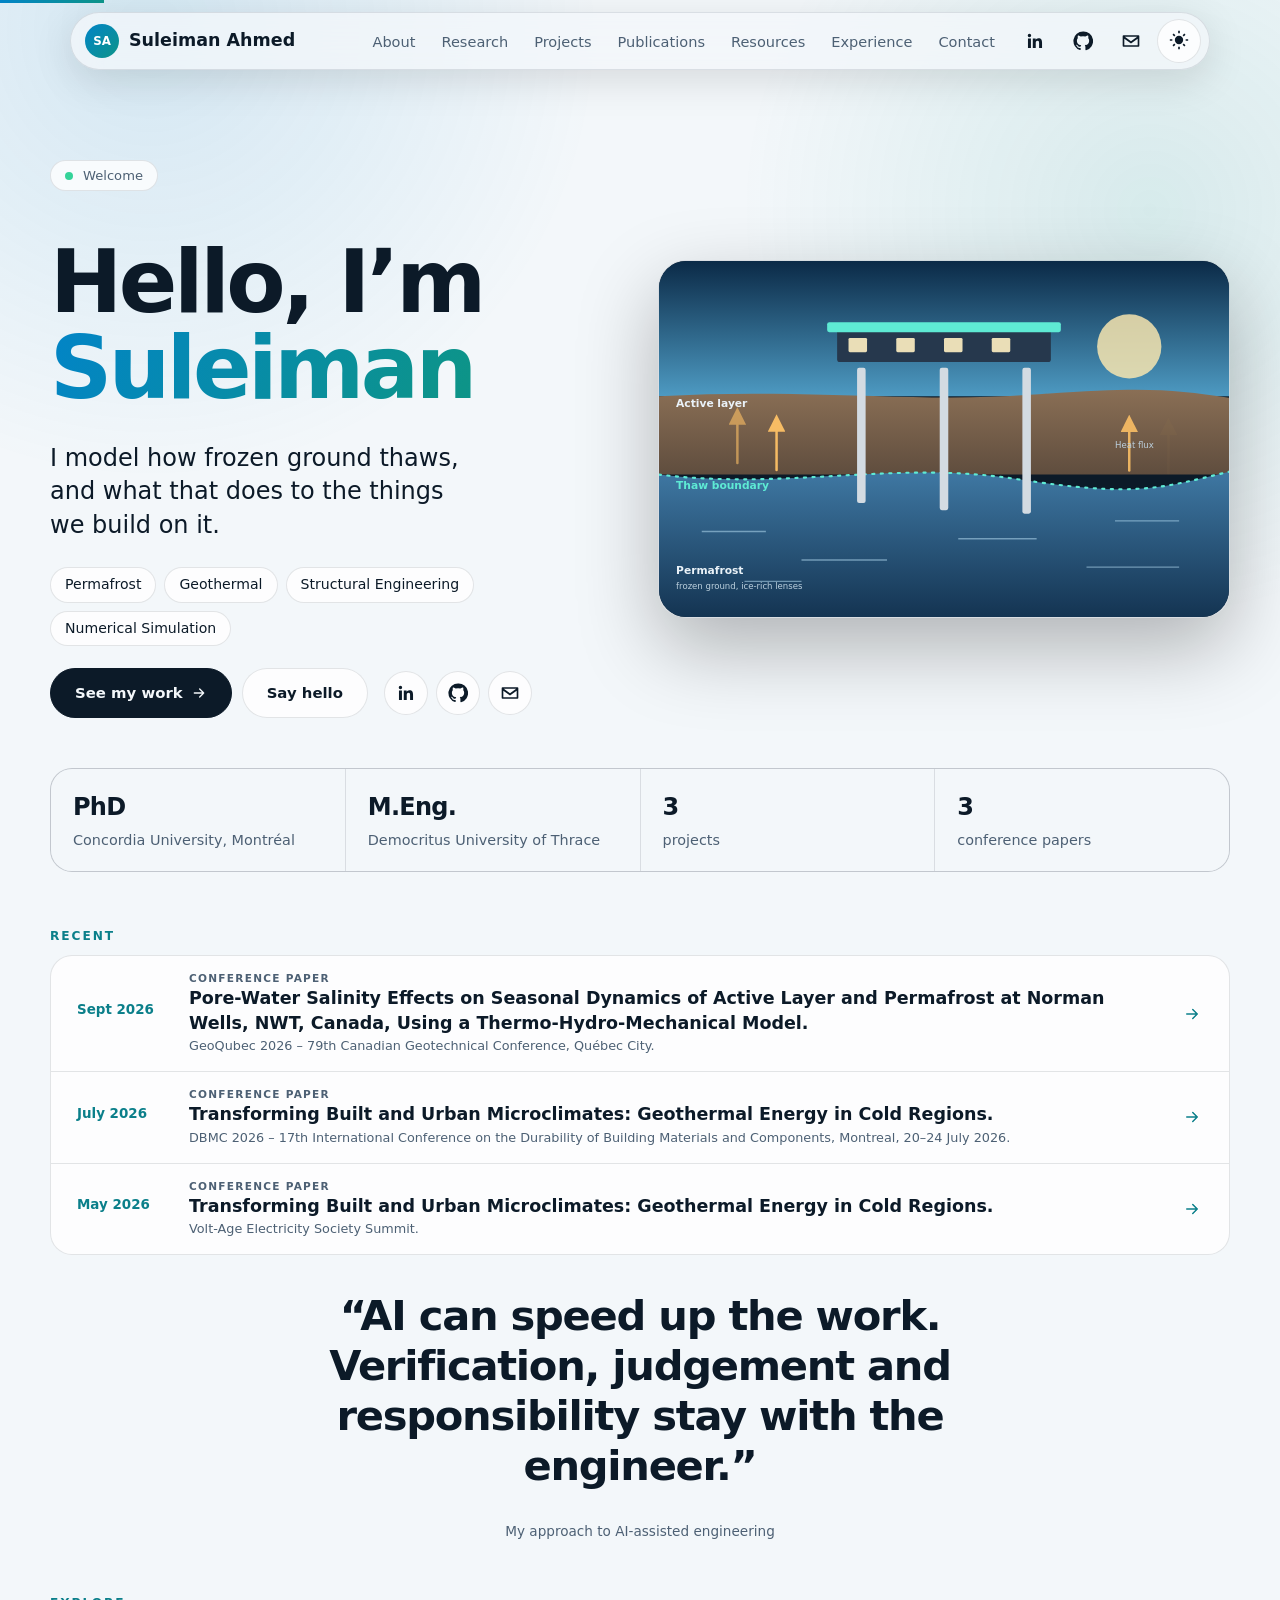
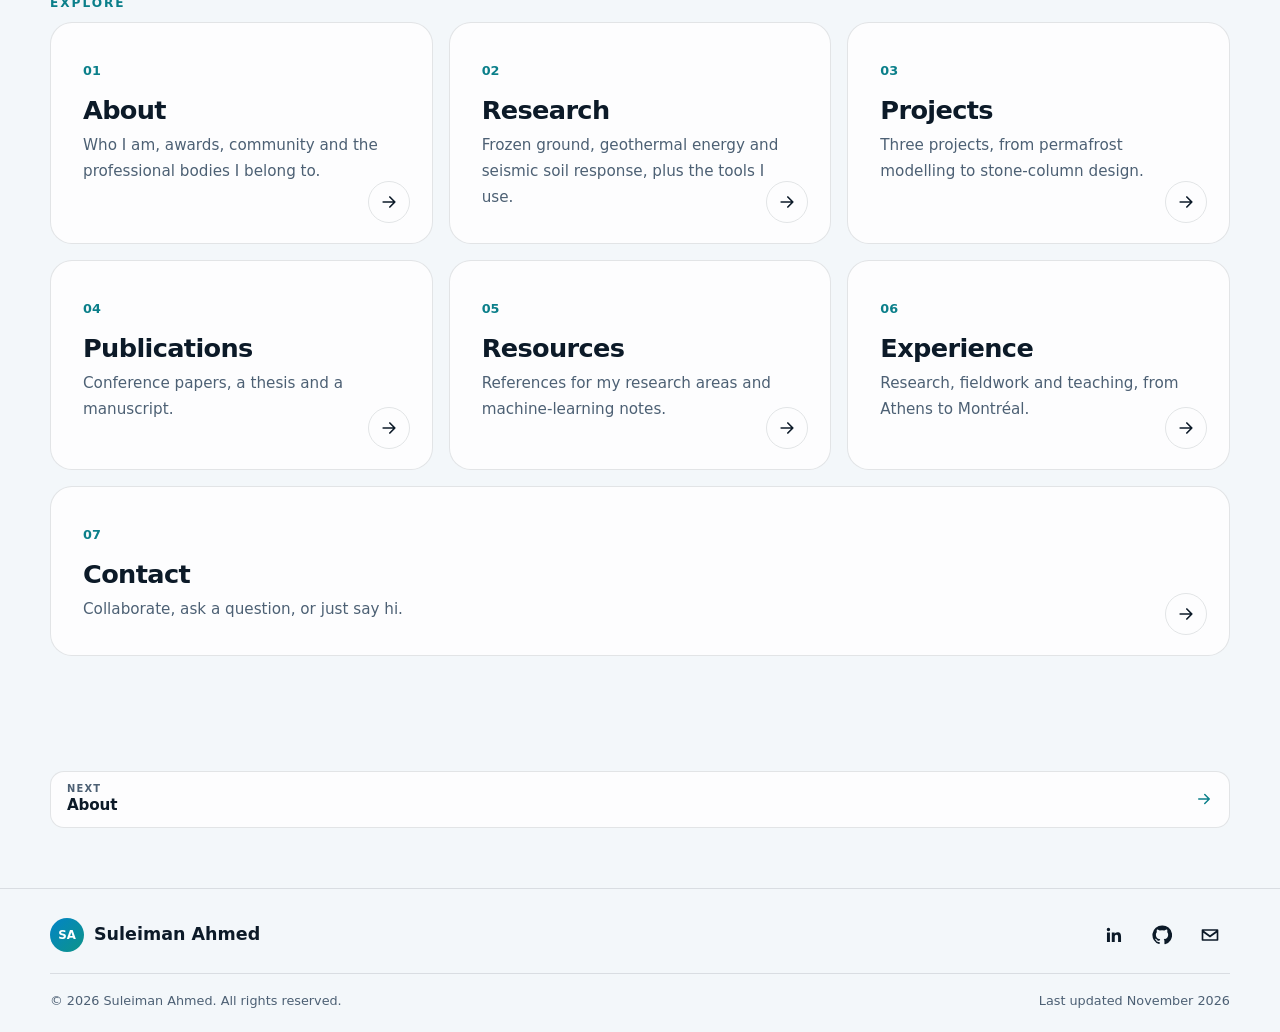
==== commit e86ac51a: "Update index.html" ====
--- a/index.html
+++ b/index.html
@@ -1,4 +1,4 @@
-<!doctype html><html lang="en" data-theme="dark"><head><meta charset="utf-8"><meta name="viewport" content="width=device-width,initial-scale=1"><title>Suleiman Ahmed | Geotechnical engineer, permafrost researcher</title><meta name="description" content="PhD researcher at Concordia University modelling thawing permafrost, geothermal energy and seismic soil response."><meta name="google-site-verification" content="dUcFs72SfxvrmRhfqvgiYNyTWMztEddAQl3PIJQsLcQ" /><meta name="color-scheme" content="dark light"><meta name="theme-color" content="#07101a"><link rel="icon" href="favicon.svg" type="image/svg+xml"><link rel="apple-touch-icon" href="apple-touch-icon.png"><link rel="manifest" href="site.webmanifest"><link rel="canonical" href="https://suleiimanahmed.github.io/"><meta property="og:type" content="website"><meta property="og:site_name" content="Suleiman Ahmed"><meta property="og:title" content="Suleiman Ahmed | Geotechnical engineer, permafrost researcher"><meta property="og:description" content="PhD researcher at Concordia University modelling thawing permafrost, geothermal energy and seismic soil response."><meta property="og:url" content="https://suleimanahmedx.github.io/"><meta property="og:image" content="https://suleimanahmedx.github.io/assets/og-image.png"><meta name="twitter:card" content="summary_large_image"><script type="application/ld+json">{"@context": "https://schema.org", "@type": "Person", "name": "Suleiman Ahmed", "url": "https://suleiimanahmed.github.io/", "jobTitle": "PhD researcher, Civil Engineering (Geotechnical)", "affiliation": {"@type": "CollegeOrUniversity", "name": "Concordia University"}, "alumniOf": {"@type": "CollegeOrUniversity", "name": "Democritus University of Thrace"}, "sameAs": ["https://www.linkedin.com/in/suleimanaliahmed", "https://github.com/suleimanahmedx"], "knowsAbout": ["Permafrost", "Thermo-hydro-mechanical modelling", "Geothermal energy", "Seismic site response"]}</script><script>(function(){var d=document.documentElement,o=null;try{o=sessionStorage.getItem("theme")}catch(e){}d.setAttribute("data-theme",o||(matchMedia("(prefers-color-scheme: light)").matches?"light":"dark"))})();function lf(i){if(i.dataset.fb&&!i.dataset.t){i.dataset.t=1;i.src=i.dataset.fb}else{i.remove()}}</script><link rel="stylesheet" href="style.css"><script src="site.js" defer></script><style>.sec:has(+ .sec .quote){padding-bottom:clamp(8px,2vw,24px)}.sec:has(.quote){padding-block:0}.quote{padding:clamp(4px,1vw,12px) 0}.sec:has(.quote)+.sec{padding-top:clamp(18px,3vw,40px)}</style></head><body><svg width="0" height="0" style="position:absolute" aria-hidden="true" focusable="false"><defs><symbol id="i-linkedin" viewBox="0 0 24 24"><path d="M20.45 20.45h-3.56v-5.57c0-1.33-.03-3.04-1.85-3.04-1.85 0-2.14 1.45-2.14 2.94v5.67H9.35V9h3.41v1.56h.05c.48-.9 1.64-1.85 3.37-1.85 3.6 0 4.27 2.37 4.27 5.46v6.28zM5.34 7.43a2.06 2.06 0 1 1 0-4.13 2.06 2.06 0 0 1 0 4.13zM7.12 20.45H3.56V9h3.56v11.45z"/></symbol><symbol id="i-github" viewBox="0 0 24 24"><path d="M12 .5a11.5 11.5 0 0 0-3.64 22.41c.58.1.79-.25.79-.56v-2c-3.2.7-3.88-1.37-3.88-1.37-.52-1.33-1.28-1.69-1.28-1.69-1.05-.71.08-.7.08-.7 1.15.08 1.76 1.19 1.76 1.19 1.03 1.76 2.7 1.25 3.36.96.1-.75.4-1.25.73-1.54-2.55-.29-5.24-1.28-5.24-5.69 0-1.26.45-2.28 1.19-3.09-.12-.29-.52-1.46.11-3.05 0 0 .97-.31 3.17 1.18a11 11 0 0 1 5.77 0c2.2-1.49 3.17-1.18 3.17-1.18.63 1.59.23 2.76.11 3.05.74.81 1.19 1.83 1.19 3.09 0 4.42-2.69 5.39-5.26 5.68.41.36.78 1.06.78 2.14v3.17c0 .31.21.67.8.56A11.5 11.5 0 0 0 12 .5z"/></symbol><symbol id="i-mail" viewBox="0 0 24 24"><path d="M3 5h18a1 1 0 0 1 1 1v12a1 1 0 0 1-1 1H3a1 1 0 0 1-1-1V6a1 1 0 0 1 1-1zm1.6 2 7.4 5.4L19.4 7H4.6zM4 17h16V9.2l-8 5.8-8-5.8V17z"/></symbol><symbol id="i-sun" viewBox="0 0 24 24"><path d="M12 7a5 5 0 1 0 0 10 5 5 0 0 0 0-10zM11 1h2v3h-2V1zm0 19h2v3h-2v-3zM1 11h3v2H1v-2zm19 0h3v2h-3v-2zM4.2 5.6l1.4-1.4 2.1 2.1-1.4 1.4-2.1-2.1zm12.1 12.1 1.4-1.4 2.1 2.1-1.4 1.4-2.1-2.1zM4.2 18.4l2.1-2.1 1.4 1.4-2.1 2.1-1.4-1.4zM16.3 6.3l2.1-2.1 1.4 1.4-2.1 2.1-1.4-1.4z"/></symbol><symbol id="i-moon" viewBox="0 0 24 24"><path d="M21 14.5A9 9 0 0 1 9.5 3a9 9 0 1 0 11.5 11.5z"/></symbol><symbol id="i-ext" viewBox="0 0 24 24"><path d="M14 3h7v7h-2V6.4l-8.3 8.3-1.4-1.4L17.6 5H14V3zM5 5h6v2H5v12h12v-6h2v8H3V5h2z"/></symbol><symbol id="i-arrow" viewBox="0 0 24 24"><path d="M5 12h14M13 6l6 6-6 6" fill="none" stroke="currentColor" stroke-width="2" stroke-linecap="round" stroke-linejoin="round"/></symbol><symbol id="i-menu" viewBox="0 0 24 24"><path d="M3 6h18M3 12h18M3 18h18" fill="none" stroke="currentColor" stroke-width="2" stroke-linecap="round" stroke-linejoin="round"/></symbol><symbol id="i-up" viewBox="0 0 24 24"><path d="M12 19V5M6 11l6-6 6 6" fill="none" stroke="currentColor" stroke-width="2" stroke-linecap="round" stroke-linejoin="round"/></symbol><symbol id="i-copy" viewBox="0 0 24 24"><path d="M9 9h11v11H9zM5 15H4V4h11v1" fill="none" stroke="currentColor" stroke-width="2" stroke-linecap="round" stroke-linejoin="round"/></symbol><symbol id="i-dl" viewBox="0 0 24 24"><path d="M12 4v11M7 11l5 5 5-5M5 20h14" fill="none" stroke="currentColor" stroke-width="2" stroke-linecap="round" stroke-linejoin="round"/></symbol><symbol id="i-send" viewBox="0 0 24 24"><path d="M22 2 11 13M22 2l-7 20-4-9-9-4 20-7z" fill="none" stroke="currentColor" stroke-width="2" stroke-linecap="round" stroke-linejoin="round"/></symbol></defs></svg><div class="progress" aria-hidden="true"></div><div class="glow" aria-hidden="true"><i></i><i></i></div><a class="skip" href="#main">Skip to content</a>
+<!doctype html><html lang="en" data-theme="dark"><head><meta charset="utf-8"><meta name="viewport" content="width=device-width,initial-scale=1"><title>Suleiman Ahmed | Geotechnical engineer, permafrost researcher</title><meta name="description" content="PhD researcher at Concordia University modelling thawing permafrost, geothermal energy and seismic soil response."><meta name="google-site-verification" content="dUcFs72SfxvrmRhfqvgiYNyTWMztEddAQl3PIJQsLcQ" /><meta name="color-scheme" content="dark light"><meta name="theme-color" content="#07101a"><link rel="icon" href="favicon.svg" type="image/svg+xml"><link rel="apple-touch-icon" href="apple-touch-icon.png"><link rel="manifest" href="site.webmanifest"><link rel="canonical" href="https://suleimanahmedx.github.io/"><meta property="og:type" content="website"><meta property="og:site_name" content="Suleiman Ahmed"><meta property="og:title" content="Suleiman Ahmed | Geotechnical engineer, permafrost researcher"><meta property="og:description" content="PhD researcher at Concordia University modelling thawing permafrost, geothermal energy and seismic soil response."><meta property="og:url" content="https://suleimanahmedx.github.io/"><meta property="og:image" content="https://suleimanahmedx.github.io/assets/og-image.png"><meta name="twitter:card" content="summary_large_image"><script type="application/ld+json">{"@context": "https://schema.org", "@type": "Person", "name": "Suleiman Ahmed", "url": "https://suleimanahmedx.github.io/", "jobTitle": "PhD researcher, Civil Engineering (Geotechnical)", "affiliation": {"@type": "CollegeOrUniversity", "name": "Concordia University"}, "alumniOf": {"@type": "CollegeOrUniversity", "name": "Democritus University of Thrace"}, "sameAs": ["https://www.linkedin.com/in/suleimanaliahmed", "https://github.com/suleimanahmedx"], "knowsAbout": ["Permafrost", "Thermo-hydro-mechanical modelling", "Geothermal energy", "Seismic site response"]}</script><script>(function(){var d=document.documentElement,o=null;try{o=sessionStorage.getItem("theme")}catch(e){}d.setAttribute("data-theme",o||(matchMedia("(prefers-color-scheme: light)").matches?"light":"dark"))})();function lf(i){if(i.dataset.fb&&!i.dataset.t){i.dataset.t=1;i.src=i.dataset.fb}else{i.remove()}}</script><link rel="stylesheet" href="style.css"><script src="site.js" defer></script><style>.sec:has(+ .sec .quote){padding-bottom:clamp(8px,2vw,24px)}.sec:has(.quote){padding-block:0}.quote{padding:clamp(4px,1vw,12px) 0}.sec:has(.quote)+.sec{padding-top:clamp(18px,3vw,40px)}</style></head><body><svg width="0" height="0" style="position:absolute" aria-hidden="true" focusable="false"><defs><symbol id="i-linkedin" viewBox="0 0 24 24"><path d="M20.45 20.45h-3.56v-5.57c0-1.33-.03-3.04-1.85-3.04-1.85 0-2.14 1.45-2.14 2.94v5.67H9.35V9h3.41v1.56h.05c.48-.9 1.64-1.85 3.37-1.85 3.6 0 4.27 2.37 4.27 5.46v6.28zM5.34 7.43a2.06 2.06 0 1 1 0-4.13 2.06 2.06 0 0 1 0 4.13zM7.12 20.45H3.56V9h3.56v11.45z"/></symbol><symbol id="i-github" viewBox="0 0 24 24"><path d="M12 .5a11.5 11.5 0 0 0-3.64 22.41c.58.1.79-.25.79-.56v-2c-3.2.7-3.88-1.37-3.88-1.37-.52-1.33-1.28-1.69-1.28-1.69-1.05-.71.08-.7.08-.7 1.15.08 1.76 1.19 1.76 1.19 1.03 1.76 2.7 1.25 3.36.96.1-.75.4-1.25.73-1.54-2.55-.29-5.24-1.28-5.24-5.69 0-1.26.45-2.28 1.19-3.09-.12-.29-.52-1.46.11-3.05 0 0 .97-.31 3.17 1.18a11 11 0 0 1 5.77 0c2.2-1.49 3.17-1.18 3.17-1.18.63 1.59.23 2.76.11 3.05.74.81 1.19 1.83 1.19 3.09 0 4.42-2.69 5.39-5.26 5.68.41.36.78 1.06.78 2.14v3.17c0 .31.21.67.8.56A11.5 11.5 0 0 0 12 .5z"/></symbol><symbol id="i-mail" viewBox="0 0 24 24"><path d="M3 5h18a1 1 0 0 1 1 1v12a1 1 0 0 1-1 1H3a1 1 0 0 1-1-1V6a1 1 0 0 1 1-1zm1.6 2 7.4 5.4L19.4 7H4.6zM4 17h16V9.2l-8 5.8-8-5.8V17z"/></symbol><symbol id="i-sun" viewBox="0 0 24 24"><path d="M12 7a5 5 0 1 0 0 10 5 5 0 0 0 0-10zM11 1h2v3h-2V1zm0 19h2v3h-2v-3zM1 11h3v2H1v-2zm19 0h3v2h-3v-2zM4.2 5.6l1.4-1.4 2.1 2.1-1.4 1.4-2.1-2.1zm12.1 12.1 1.4-1.4 2.1 2.1-1.4 1.4-2.1-2.1zM4.2 18.4l2.1-2.1 1.4 1.4-2.1 2.1-1.4-1.4zM16.3 6.3l2.1-2.1 1.4 1.4-2.1 2.1-1.4-1.4z"/></symbol><symbol id="i-moon" viewBox="0 0 24 24"><path d="M21 14.5A9 9 0 0 1 9.5 3a9 9 0 1 0 11.5 11.5z"/></symbol><symbol id="i-ext" viewBox="0 0 24 24"><path d="M14 3h7v7h-2V6.4l-8.3 8.3-1.4-1.4L17.6 5H14V3zM5 5h6v2H5v12h12v-6h2v8H3V5h2z"/></symbol><symbol id="i-arrow" viewBox="0 0 24 24"><path d="M5 12h14M13 6l6 6-6 6" fill="none" stroke="currentColor" stroke-width="2" stroke-linecap="round" stroke-linejoin="round"/></symbol><symbol id="i-menu" viewBox="0 0 24 24"><path d="M3 6h18M3 12h18M3 18h18" fill="none" stroke="currentColor" stroke-width="2" stroke-linecap="round" stroke-linejoin="round"/></symbol><symbol id="i-up" viewBox="0 0 24 24"><path d="M12 19V5M6 11l6-6 6 6" fill="none" stroke="currentColor" stroke-width="2" stroke-linecap="round" stroke-linejoin="round"/></symbol><symbol id="i-copy" viewBox="0 0 24 24"><path d="M9 9h11v11H9zM5 15H4V4h11v1" fill="none" stroke="currentColor" stroke-width="2" stroke-linecap="round" stroke-linejoin="round"/></symbol><symbol id="i-dl" viewBox="0 0 24 24"><path d="M12 4v11M7 11l5 5 5-5M5 20h14" fill="none" stroke="currentColor" stroke-width="2" stroke-linecap="round" stroke-linejoin="round"/></symbol><symbol id="i-send" viewBox="0 0 24 24"><path d="M22 2 11 13M22 2l-7 20-4-9-9-4 20-7z" fill="none" stroke="currentColor" stroke-width="2" stroke-linecap="round" stroke-linejoin="round"/></symbol></defs></svg><div class="progress" aria-hidden="true"></div><div class="glow" aria-hidden="true"><i></i><i></i></div><a class="skip" href="#main">Skip to content</a>
 <header class="bar"><div class="bar-in"><a class="brand" href="index.html"><span class="mk">SA</span><span class="bn">Suleiman Ahmed</span></a><nav id="site-nav" aria-label="Primary"><ul class="nav-list"><li><a class="nl" href="about.html">About</a></li><li><a class="nl" href="research.html">Research</a></li><li><a class="nl" href="projects.html">Projects</a></li><li><a class="nl" href="publications.html">Publications</a></li><li><a class="nl" href="resources.html">Resources</a></li><li><a class="nl" href="experience.html">Experience</a></li><li><a class="nl" href="contact.html">Contact</a></li></ul></nav><div class="tools"><ul class="soc mini hide-sm"><li><a href="https://www.linkedin.com/in/suleimanaliahmed" target="_blank" rel="noopener noreferrer" aria-label="LinkedIn (opens in a new tab)" data-tip="LinkedIn"><svg class="ic" viewBox="0 0 24 24" aria-hidden="true" focusable="false" fill="currentColor"><use href="#i-linkedin"/></svg></a></li><li><a href="https://github.com/suleimanahmedx" target="_blank" rel="noopener noreferrer" aria-label="GitHub (opens in a new tab)" data-tip="GitHub"><svg class="ic" viewBox="0 0 24 24" aria-hidden="true" focusable="false" fill="currentColor"><use href="#i-github"/></svg></a></li><li><a href="contact.html" aria-label="Send a message" data-tip="Message"><svg class="ic" viewBox="0 0 24 24" aria-hidden="true" focusable="false" fill="currentColor"><use href="#i-mail"/></svg></a></li></ul><button class="icon-btn" id="theme-toggle" type="button" aria-label="Switch theme" data-tip="Theme"><span class="i-sun"><svg class="ic" viewBox="0 0 24 24" aria-hidden="true" focusable="false" fill="currentColor"><use href="#i-sun"/></svg></span><span class="i-moon"><svg class="ic" viewBox="0 0 24 24" aria-hidden="true" focusable="false" fill="currentColor"><use href="#i-moon"/></svg></span></button><button class="icon-btn menu-btn" id="menu-btn" type="button" aria-label="Open menu" aria-expanded="false" aria-controls="site-nav"><svg class="ic" viewBox="0 0 24 24" aria-hidden="true" focusable="false" fill="currentColor"><use href="#i-menu"/></svg></button></div></div></header>
 <main id="main" tabindex="-1"><section class="hero"><div class="wrap hero-g"><div><p class="status ani" style="--i:0"><i></i>Welcome</p><h1><span class="w" style="--i:1">Hello,</span> <span class="w" style="--i:2">I’m</span> <span class="w grad" style="--i:3">Suleiman </span></h1><p class="lede ani" style="--i:4">I model how frozen ground thaws, and what that does to the things we build on it.</p><ul class="words" aria-label="Focus areas"><li class="ani" style="--i:5">Permafrost</li><li class="ani" style="--i:6">Geothermal</li><li class="ani" style="--i:7">Structural Engineering</li><li class="ani" style="--i:8">Numerical Simulation</li></ul><div class="cta ani" style="--i:9"><a class="btn pri" href="projects.html">See my work <svg class="ic sm" viewBox="0 0 24 24" aria-hidden="true" focusable="false" fill="currentColor"><use href="#i-arrow"/></svg></a><a class="btn" href="contact.html">Say hello</a><ul class="soc "><li><a href="https://www.linkedin.com/in/suleimanaliahmed" target="_blank" rel="noopener noreferrer" aria-label="LinkedIn (opens in a new tab)" data-tip="LinkedIn"><svg class="ic" viewBox="0 0 24 24" aria-hidden="true" focusable="false" fill="currentColor"><use href="#i-linkedin"/></svg></a></li><li><a href="https://github.com/suleimanahmedx" target="_blank" rel="noopener noreferrer" aria-label="GitHub (opens in a new tab)" data-tip="GitHub"><svg class="ic" viewBox="0 0 24 24" aria-hidden="true" focusable="false" fill="currentColor"><use href="#i-github"/></svg></a></li><li><a href="contact.html" aria-label="Send a message" data-tip="Message"><svg class="ic" viewBox="0 0 24 24" aria-hidden="true" focusable="false" fill="currentColor"><use href="#i-mail"/></svg></a></li></ul></div></div>
 <div class="hero-art ani" style="--i:3"><img src="assets/permafrost.svg" alt="Animated conceptual cross-section of a pile-supported structure over thawing permafrost" width="800" height="500" fetchpriority="high"></div></div></section>
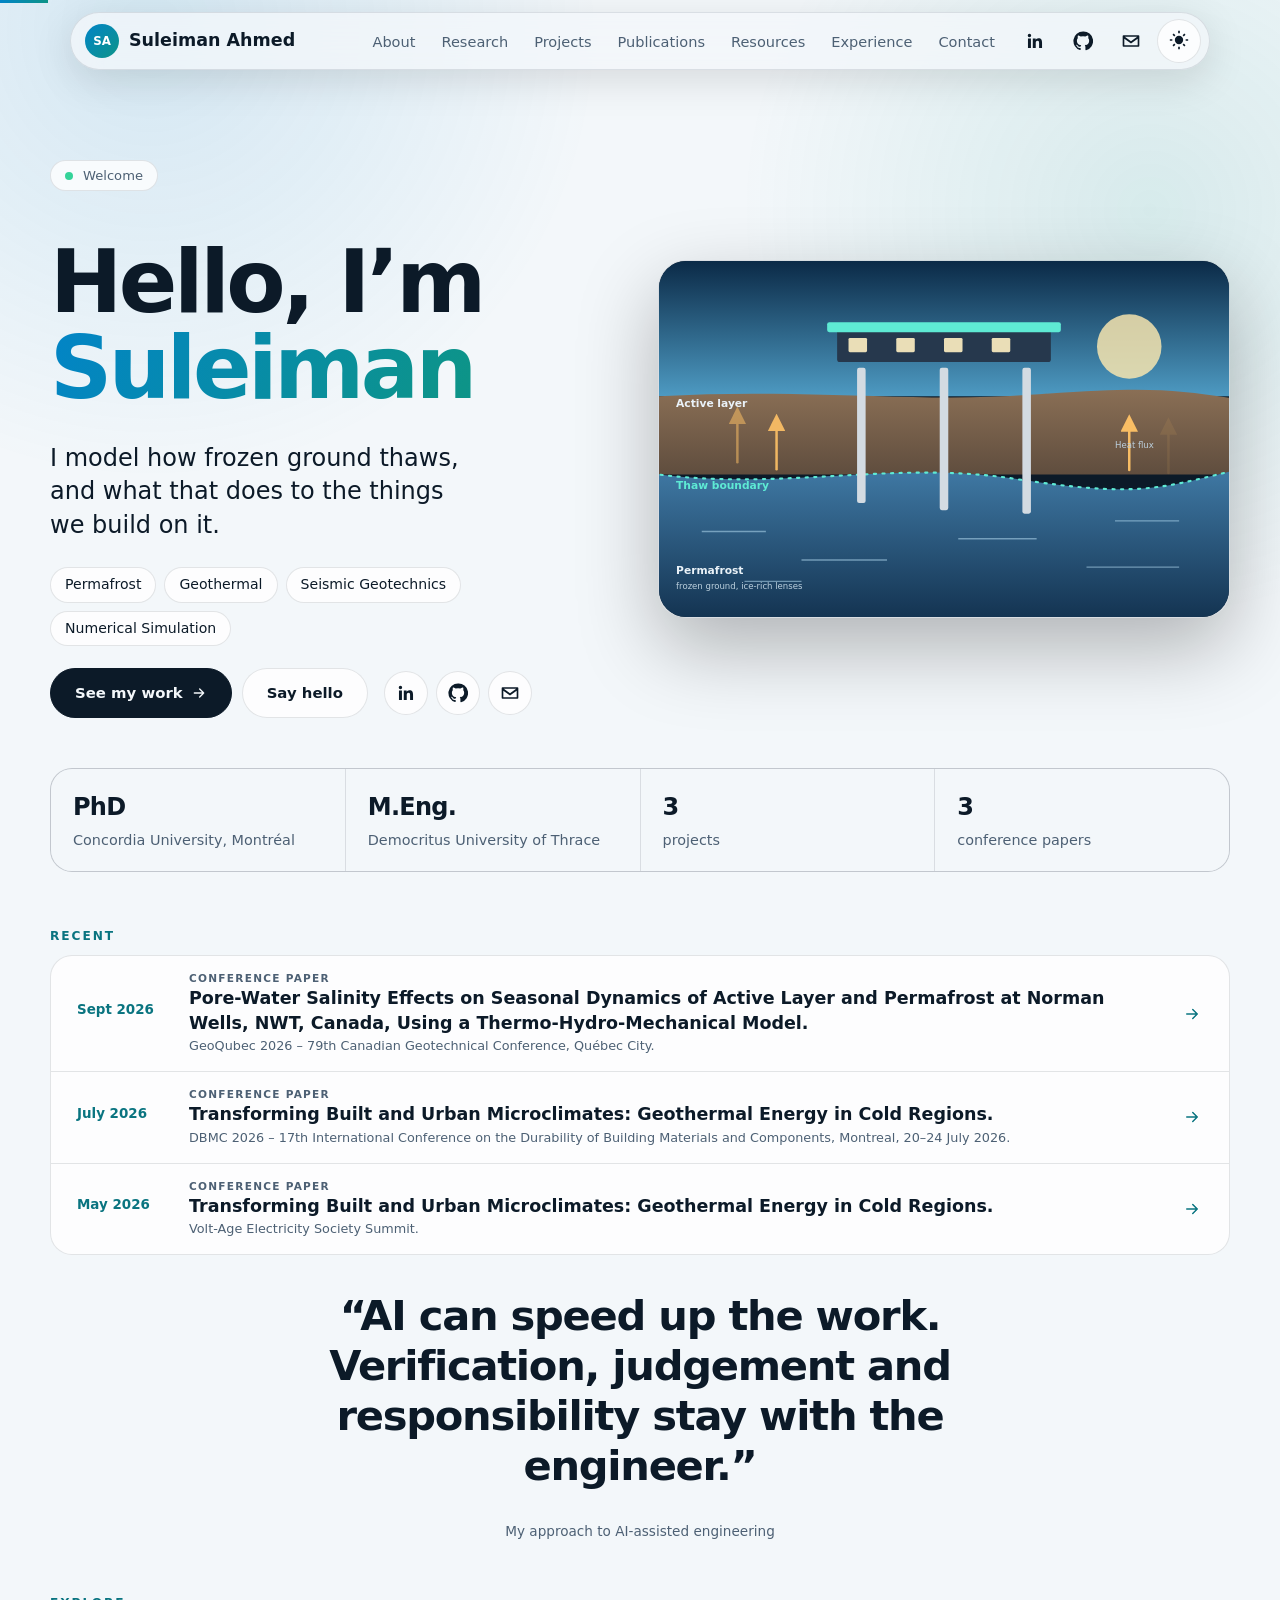
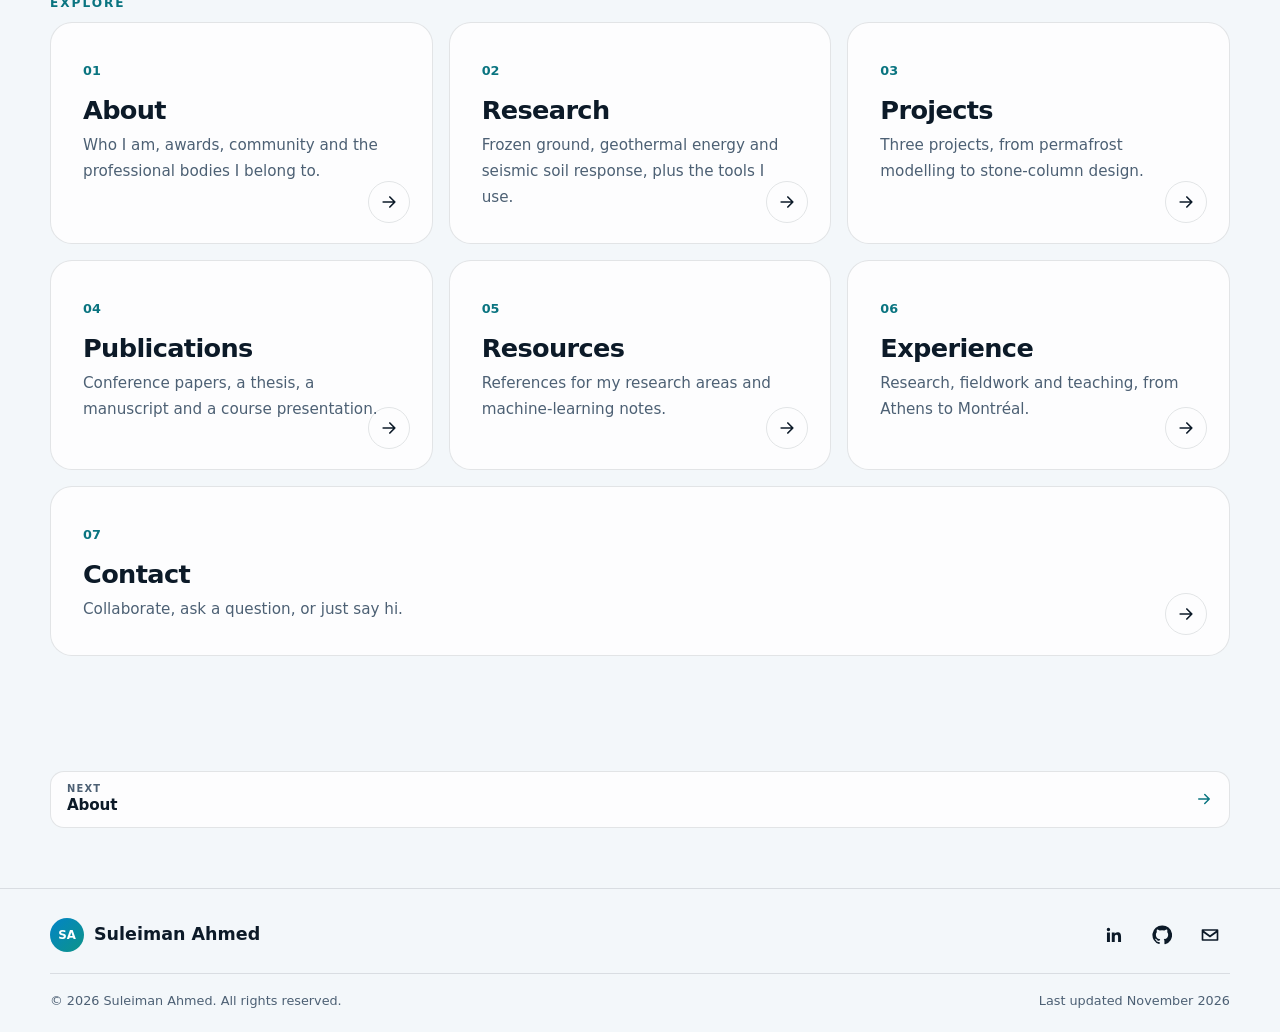
==== commit 84eaff4f: "Add files via upload" ====
--- a/index.html
+++ b/index.html
@@ -1,10 +1,250 @@
-<!doctype html><html lang="en" data-theme="dark"><head><meta charset="utf-8"><meta name="viewport" content="width=device-width,initial-scale=1"><title>Suleiman Ahmed | Geotechnical engineer, permafrost researcher</title><meta name="description" content="PhD researcher at Concordia University modelling thawing permafrost, geothermal energy and seismic soil response."><meta name="google-site-verification" content="dUcFs72SfxvrmRhfqvgiYNyTWMztEddAQl3PIJQsLcQ" /><meta name="color-scheme" content="dark light"><meta name="theme-color" content="#07101a"><link rel="icon" href="favicon.svg" type="image/svg+xml"><link rel="apple-touch-icon" href="apple-touch-icon.png"><link rel="manifest" href="site.webmanifest"><link rel="canonical" href="https://suleimanahmedx.github.io/"><meta property="og:type" content="website"><meta property="og:site_name" content="Suleiman Ahmed"><meta property="og:title" content="Suleiman Ahmed | Geotechnical engineer, permafrost researcher"><meta property="og:description" content="PhD researcher at Concordia University modelling thawing permafrost, geothermal energy and seismic soil response."><meta property="og:url" content="https://suleimanahmedx.github.io/"><meta property="og:image" content="https://suleimanahmedx.github.io/assets/og-image.png"><meta name="twitter:card" content="summary_large_image"><script type="application/ld+json">{"@context": "https://schema.org", "@type": "Person", "name": "Suleiman Ahmed", "url": "https://suleimanahmedx.github.io/", "jobTitle": "PhD researcher, Civil Engineering (Geotechnical)", "affiliation": {"@type": "CollegeOrUniversity", "name": "Concordia University"}, "alumniOf": {"@type": "CollegeOrUniversity", "name": "Democritus University of Thrace"}, "sameAs": ["https://www.linkedin.com/in/suleimanaliahmed", "https://github.com/suleimanahmedx"], "knowsAbout": ["Permafrost", "Thermo-hydro-mechanical modelling", "Geothermal energy", "Seismic site response"]}</script><script>(function(){var d=document.documentElement,o=null;try{o=sessionStorage.getItem("theme")}catch(e){}d.setAttribute("data-theme",o||(matchMedia("(prefers-color-scheme: light)").matches?"light":"dark"))})();function lf(i){if(i.dataset.fb&&!i.dataset.t){i.dataset.t=1;i.src=i.dataset.fb}else{i.remove()}}</script><link rel="stylesheet" href="style.css"><script src="site.js" defer></script><style>.sec:has(+ .sec .quote){padding-bottom:clamp(8px,2vw,24px)}.sec:has(.quote){padding-block:0}.quote{padding:clamp(4px,1vw,12px) 0}.sec:has(.quote)+.sec{padding-top:clamp(18px,3vw,40px)}</style></head><body><svg width="0" height="0" style="position:absolute" aria-hidden="true" focusable="false"><defs><symbol id="i-linkedin" viewBox="0 0 24 24"><path d="M20.45 20.45h-3.56v-5.57c0-1.33-.03-3.04-1.85-3.04-1.85 0-2.14 1.45-2.14 2.94v5.67H9.35V9h3.41v1.56h.05c.48-.9 1.64-1.85 3.37-1.85 3.6 0 4.27 2.37 4.27 5.46v6.28zM5.34 7.43a2.06 2.06 0 1 1 0-4.13 2.06 2.06 0 0 1 0 4.13zM7.12 20.45H3.56V9h3.56v11.45z"/></symbol><symbol id="i-github" viewBox="0 0 24 24"><path d="M12 .5a11.5 11.5 0 0 0-3.64 22.41c.58.1.79-.25.79-.56v-2c-3.2.7-3.88-1.37-3.88-1.37-.52-1.33-1.28-1.69-1.28-1.69-1.05-.71.08-.7.08-.7 1.15.08 1.76 1.19 1.76 1.19 1.03 1.76 2.7 1.25 3.36.96.1-.75.4-1.25.73-1.54-2.55-.29-5.24-1.28-5.24-5.69 0-1.26.45-2.28 1.19-3.09-.12-.29-.52-1.46.11-3.05 0 0 .97-.31 3.17 1.18a11 11 0 0 1 5.77 0c2.2-1.49 3.17-1.18 3.17-1.18.63 1.59.23 2.76.11 3.05.74.81 1.19 1.83 1.19 3.09 0 4.42-2.69 5.39-5.26 5.68.41.36.78 1.06.78 2.14v3.17c0 .31.21.67.8.56A11.5 11.5 0 0 0 12 .5z"/></symbol><symbol id="i-mail" viewBox="0 0 24 24"><path d="M3 5h18a1 1 0 0 1 1 1v12a1 1 0 0 1-1 1H3a1 1 0 0 1-1-1V6a1 1 0 0 1 1-1zm1.6 2 7.4 5.4L19.4 7H4.6zM4 17h16V9.2l-8 5.8-8-5.8V17z"/></symbol><symbol id="i-sun" viewBox="0 0 24 24"><path d="M12 7a5 5 0 1 0 0 10 5 5 0 0 0 0-10zM11 1h2v3h-2V1zm0 19h2v3h-2v-3zM1 11h3v2H1v-2zm19 0h3v2h-3v-2zM4.2 5.6l1.4-1.4 2.1 2.1-1.4 1.4-2.1-2.1zm12.1 12.1 1.4-1.4 2.1 2.1-1.4 1.4-2.1-2.1zM4.2 18.4l2.1-2.1 1.4 1.4-2.1 2.1-1.4-1.4zM16.3 6.3l2.1-2.1 1.4 1.4-2.1 2.1-1.4-1.4z"/></symbol><symbol id="i-moon" viewBox="0 0 24 24"><path d="M21 14.5A9 9 0 0 1 9.5 3a9 9 0 1 0 11.5 11.5z"/></symbol><symbol id="i-ext" viewBox="0 0 24 24"><path d="M14 3h7v7h-2V6.4l-8.3 8.3-1.4-1.4L17.6 5H14V3zM5 5h6v2H5v12h12v-6h2v8H3V5h2z"/></symbol><symbol id="i-arrow" viewBox="0 0 24 24"><path d="M5 12h14M13 6l6 6-6 6" fill="none" stroke="currentColor" stroke-width="2" stroke-linecap="round" stroke-linejoin="round"/></symbol><symbol id="i-menu" viewBox="0 0 24 24"><path d="M3 6h18M3 12h18M3 18h18" fill="none" stroke="currentColor" stroke-width="2" stroke-linecap="round" stroke-linejoin="round"/></symbol><symbol id="i-up" viewBox="0 0 24 24"><path d="M12 19V5M6 11l6-6 6 6" fill="none" stroke="currentColor" stroke-width="2" stroke-linecap="round" stroke-linejoin="round"/></symbol><symbol id="i-copy" viewBox="0 0 24 24"><path d="M9 9h11v11H9zM5 15H4V4h11v1" fill="none" stroke="currentColor" stroke-width="2" stroke-linecap="round" stroke-linejoin="round"/></symbol><symbol id="i-dl" viewBox="0 0 24 24"><path d="M12 4v11M7 11l5 5 5-5M5 20h14" fill="none" stroke="currentColor" stroke-width="2" stroke-linecap="round" stroke-linejoin="round"/></symbol><symbol id="i-send" viewBox="0 0 24 24"><path d="M22 2 11 13M22 2l-7 20-4-9-9-4 20-7z" fill="none" stroke="currentColor" stroke-width="2" stroke-linecap="round" stroke-linejoin="round"/></symbol></defs></svg><div class="progress" aria-hidden="true"></div><div class="glow" aria-hidden="true"><i></i><i></i></div><a class="skip" href="#main">Skip to content</a>
-<header class="bar"><div class="bar-in"><a class="brand" href="index.html"><span class="mk">SA</span><span class="bn">Suleiman Ahmed</span></a><nav id="site-nav" aria-label="Primary"><ul class="nav-list"><li><a class="nl" href="about.html">About</a></li><li><a class="nl" href="research.html">Research</a></li><li><a class="nl" href="projects.html">Projects</a></li><li><a class="nl" href="publications.html">Publications</a></li><li><a class="nl" href="resources.html">Resources</a></li><li><a class="nl" href="experience.html">Experience</a></li><li><a class="nl" href="contact.html">Contact</a></li></ul></nav><div class="tools"><ul class="soc mini hide-sm"><li><a href="https://www.linkedin.com/in/suleimanaliahmed" target="_blank" rel="noopener noreferrer" aria-label="LinkedIn (opens in a new tab)" data-tip="LinkedIn"><svg class="ic" viewBox="0 0 24 24" aria-hidden="true" focusable="false" fill="currentColor"><use href="#i-linkedin"/></svg></a></li><li><a href="https://github.com/suleimanahmedx" target="_blank" rel="noopener noreferrer" aria-label="GitHub (opens in a new tab)" data-tip="GitHub"><svg class="ic" viewBox="0 0 24 24" aria-hidden="true" focusable="false" fill="currentColor"><use href="#i-github"/></svg></a></li><li><a href="contact.html" aria-label="Send a message" data-tip="Message"><svg class="ic" viewBox="0 0 24 24" aria-hidden="true" focusable="false" fill="currentColor"><use href="#i-mail"/></svg></a></li></ul><button class="icon-btn" id="theme-toggle" type="button" aria-label="Switch theme" data-tip="Theme"><span class="i-sun"><svg class="ic" viewBox="0 0 24 24" aria-hidden="true" focusable="false" fill="currentColor"><use href="#i-sun"/></svg></span><span class="i-moon"><svg class="ic" viewBox="0 0 24 24" aria-hidden="true" focusable="false" fill="currentColor"><use href="#i-moon"/></svg></span></button><button class="icon-btn menu-btn" id="menu-btn" type="button" aria-label="Open menu" aria-expanded="false" aria-controls="site-nav"><svg class="ic" viewBox="0 0 24 24" aria-hidden="true" focusable="false" fill="currentColor"><use href="#i-menu"/></svg></button></div></div></header>
-<main id="main" tabindex="-1"><section class="hero"><div class="wrap hero-g"><div><p class="status ani" style="--i:0"><i></i>Welcome</p><h1><span class="w" style="--i:1">Hello,</span> <span class="w" style="--i:2">I’m</span> <span class="w grad" style="--i:3">Suleiman </span></h1><p class="lede ani" style="--i:4">I model how frozen ground thaws, and what that does to the things we build on it.</p><ul class="words" aria-label="Focus areas"><li class="ani" style="--i:5">Permafrost</li><li class="ani" style="--i:6">Geothermal</li><li class="ani" style="--i:7">Structural Engineering</li><li class="ani" style="--i:8">Numerical Simulation</li></ul><div class="cta ani" style="--i:9"><a class="btn pri" href="projects.html">See my work <svg class="ic sm" viewBox="0 0 24 24" aria-hidden="true" focusable="false" fill="currentColor"><use href="#i-arrow"/></svg></a><a class="btn" href="contact.html">Say hello</a><ul class="soc "><li><a href="https://www.linkedin.com/in/suleimanaliahmed" target="_blank" rel="noopener noreferrer" aria-label="LinkedIn (opens in a new tab)" data-tip="LinkedIn"><svg class="ic" viewBox="0 0 24 24" aria-hidden="true" focusable="false" fill="currentColor"><use href="#i-linkedin"/></svg></a></li><li><a href="https://github.com/suleimanahmedx" target="_blank" rel="noopener noreferrer" aria-label="GitHub (opens in a new tab)" data-tip="GitHub"><svg class="ic" viewBox="0 0 24 24" aria-hidden="true" focusable="false" fill="currentColor"><use href="#i-github"/></svg></a></li><li><a href="contact.html" aria-label="Send a message" data-tip="Message"><svg class="ic" viewBox="0 0 24 24" aria-hidden="true" focusable="false" fill="currentColor"><use href="#i-mail"/></svg></a></li></ul></div></div>
-<div class="hero-art ani" style="--i:3"><img src="assets/permafrost.svg" alt="Animated conceptual cross-section of a pile-supported structure over thawing permafrost" width="800" height="500" fetchpriority="high"></div></div></section>
-<section class="strip"><div class="wrap facts reveal"><p><b>PhD</b>Concordia University, Montréal</p><p><b>M.Eng.</b>Democritus University of Thrace</p><p><b><span data-count="3">3</span></b>projects</p><p><b><span data-count="3">3</span></b>conference papers</p></div></section>
-<section class="sec"><div class="wrap"><p class="eb">Recent</p><ul class="recent reveal"><li><a href="publications.html#pub-1"><span class="rd">Sept 2026</span><span class="rt"><b>Conference paper</b>Pore-Water Salinity Effects on Seasonal Dynamics of Active Layer and Permafrost at Norman Wells, NWT, Canada, Using a Thermo-Hydro-Mechanical Model.<small>GeoQubec 2026 – 79th Canadian Geotechnical Conference, Québec City.</small></span><svg class="ic" viewBox="0 0 24 24" aria-hidden="true" focusable="false" fill="currentColor"><use href="#i-arrow"/></svg></a></li><li><a href="publications.html#pub-2"><span class="rd">July 2026</span><span class="rt"><b>Conference paper</b>Transforming Built and Urban Microclimates: Geothermal Energy in Cold Regions.<small>DBMC 2026 – 17th International Conference on the Durability of Building Materials and Components, Montreal, 20–24 July 2026.</small></span><svg class="ic" viewBox="0 0 24 24" aria-hidden="true" focusable="false" fill="currentColor"><use href="#i-arrow"/></svg></a></li><li><a href="publications.html#pub-3"><span class="rd">May 2026</span><span class="rt"><b>Conference paper</b>Transforming Built and Urban Microclimates: Geothermal Energy in Cold Regions.<small>Volt-Age Electricity Society Summit.</small></span><svg class="ic" viewBox="0 0 24 24" aria-hidden="true" focusable="false" fill="currentColor"><use href="#i-arrow"/></svg></a></li></ul></div></section>
-<section class="sec"><div class="wrap"><blockquote class="quote reveal"><p>“AI can speed up the work. Verification, judgement and responsibility stay with the engineer.”</p><cite>My approach to AI-assisted engineering</cite></blockquote></div></section>
-<section class="sec"><div class="wrap"><p class="eb">Explore</p><div class="ntiles"><a class="ntile reveal" href="about.html"><span class="nn">01</span><h2>About</h2><p>Who I am, awards, community and the professional bodies I belong to.</p><span class="go"><svg class="ic" viewBox="0 0 24 24" aria-hidden="true" focusable="false" fill="currentColor"><use href="#i-arrow"/></svg></span></a><a class="ntile reveal" href="research.html"><span class="nn">02</span><h2>Research</h2><p>Frozen ground, geothermal energy and seismic soil response, plus the tools I use.</p><span class="go"><svg class="ic" viewBox="0 0 24 24" aria-hidden="true" focusable="false" fill="currentColor"><use href="#i-arrow"/></svg></span></a><a class="ntile reveal" href="projects.html"><span class="nn">03</span><h2>Projects</h2><p>Three projects, from permafrost modelling to stone-column design.</p><span class="go"><svg class="ic" viewBox="0 0 24 24" aria-hidden="true" focusable="false" fill="currentColor"><use href="#i-arrow"/></svg></span></a><a class="ntile reveal" href="publications.html"><span class="nn">04</span><h2>Publications</h2><p>Conference papers, a thesis and a manuscript.</p><span class="go"><svg class="ic" viewBox="0 0 24 24" aria-hidden="true" focusable="false" fill="currentColor"><use href="#i-arrow"/></svg></span></a><a class="ntile reveal" href="resources.html"><span class="nn">05</span><h2>Resources</h2><p>References for my research areas and machine-learning notes.</p><span class="go"><svg class="ic" viewBox="0 0 24 24" aria-hidden="true" focusable="false" fill="currentColor"><use href="#i-arrow"/></svg></span></a><a class="ntile reveal" href="experience.html"><span class="nn">06</span><h2>Experience</h2><p>Research, fieldwork and teaching, from Athens to Montréal.</p><span class="go"><svg class="ic" viewBox="0 0 24 24" aria-hidden="true" focusable="false" fill="currentColor"><use href="#i-arrow"/></svg></span></a><a class="ntile reveal" href="contact.html"><span class="nn">07</span><h2>Contact</h2><p>Collaborate, ask a question, or just say hi.</p><span class="go"><svg class="ic" viewBox="0 0 24 24" aria-hidden="true" focusable="false" fill="currentColor"><use href="#i-arrow"/></svg></span></a></div></div></section><section class="sec pager-sec"><div class="wrap"><nav class="pager one" aria-label="Page navigation"><a class="pg next" href="about.html" aria-label="Next: About"><div><span>Next</span><b>About</b></div><svg class="ic" viewBox="0 0 24 24" aria-hidden="true" focusable="false" fill="currentColor"><use href="#i-arrow"/></svg></a></nav></div></section></main>
-<footer class="footer"><div class="wrap"><div class="fbrand"><a class="brand" href="index.html"><span class="mk">SA</span><span>Suleiman Ahmed</span></a><ul class="soc mini"><li><a href="https://www.linkedin.com/in/suleimanaliahmed" target="_blank" rel="noopener noreferrer" aria-label="LinkedIn (opens in a new tab)" data-tip="LinkedIn"><svg class="ic" viewBox="0 0 24 24" aria-hidden="true" focusable="false" fill="currentColor"><use href="#i-linkedin"/></svg></a></li><li><a href="https://github.com/suleimanahmedx" target="_blank" rel="noopener noreferrer" aria-label="GitHub (opens in a new tab)" data-tip="GitHub"><svg class="ic" viewBox="0 0 24 24" aria-hidden="true" focusable="false" fill="currentColor"><use href="#i-github"/></svg></a></li><li><a href="contact.html" aria-label="Send a message" data-tip="Message"><svg class="ic" viewBox="0 0 24 24" aria-hidden="true" focusable="false" fill="currentColor"><use href="#i-mail"/></svg></a></li></ul></div><div class="fbase"><p>&copy; 2026 Suleiman Ahmed. All rights reserved.</p><p>Last updated November 2026</p></div></div></footer>
-<button class="totop" id="totop" type="button" aria-label="Back to top" hidden><svg class="ic" viewBox="0 0 24 24" aria-hidden="true" focusable="false" fill="currentColor"><use href="#i-up"/></svg></button></body></html>
+<!doctype html>
+<html lang="en" data-theme="dark">
+<head>
+  <meta charset="utf-8">
+  <meta name="viewport" content="width=device-width, initial-scale=1">
+  <title>Suleiman Ahmed | Geotechnical engineer, permafrost researcher</title>
+  <meta name="description" content="PhD researcher at Concordia University modelling thawing permafrost, geothermal energy and seismic soil response.">
+  <meta name="author" content="Suleiman Ahmed">
+  <meta name="robots" content="index, follow, max-image-preview:large">
+  <meta name="color-scheme" content="dark light">
+  <meta name="theme-color" content="#07101a">
+  <meta name="google-site-verification" content="dUcFs72SfxvrmRhfqvgiYNyTWMztEddAQl3PIJQsLcQ">
+  <link rel="canonical" href="https://suleimanahmedx.github.io/">
+  <link rel="icon" href="favicon.svg" type="image/svg+xml">
+  <link rel="apple-touch-icon" href="apple-touch-icon.png">
+  <link rel="manifest" href="site.webmanifest">
+
+  <meta property="og:type" content="website">
+  <meta property="og:site_name" content="Suleiman Ahmed">
+  <meta property="og:title" content="Suleiman Ahmed | Geotechnical engineer, permafrost researcher">
+  <meta property="og:description" content="PhD researcher at Concordia University modelling thawing permafrost, geothermal energy and seismic soil response.">
+  <meta property="og:url" content="https://suleimanahmedx.github.io/">
+  <meta property="og:image" content="https://suleimanahmedx.github.io/assets/og-image.png">
+  <meta property="og:image:width" content="1200">
+  <meta property="og:image:height" content="630">
+  <meta property="og:image:alt" content="Suleiman Ahmed: geotechnical engineer researching permafrost, geothermal energy and seismic soil response.">
+  <meta name="twitter:card" content="summary_large_image">
+  <meta name="twitter:title" content="Suleiman Ahmed | Geotechnical engineer, permafrost researcher">
+  <meta name="twitter:description" content="PhD researcher at Concordia University modelling thawing permafrost, geothermal energy and seismic soil response.">
+  <meta name="twitter:image" content="https://suleimanahmedx.github.io/assets/og-image.png">
+  <meta name="twitter:image:alt" content="Suleiman Ahmed: geotechnical engineer researching permafrost, geothermal energy and seismic soil response.">
+
+  <script type="application/ld+json">
+    {
+      "@context": "https://schema.org",
+      "@type": "Person",
+      "name": "Suleiman Ahmed",
+      "url": "https://suleimanahmedx.github.io/",
+      "jobTitle": "PhD researcher, Civil Engineering (Geotechnical)",
+      "affiliation": {
+        "@type": "CollegeOrUniversity",
+        "name": "Concordia University"
+      },
+      "alumniOf": {
+        "@type": "CollegeOrUniversity",
+        "name": "Democritus University of Thrace"
+      },
+      "sameAs": [
+        "https://www.linkedin.com/in/suleimanaliahmed",
+        "https://github.com/suleimanahmedx"
+      ],
+      "knowsAbout": [
+        "Permafrost",
+        "Thermo-hydro-mechanical modelling",
+        "Geothermal energy",
+        "Seismic site response"
+      ]
+    }
+  </script>
+
+  <script>
+    (function () {
+      var root = document.documentElement;
+      var stored = null;
+      try { stored = sessionStorage.getItem('theme'); } catch (e) {}
+      root.setAttribute('data-theme', stored || (matchMedia('(prefers-color-scheme: light)').matches ? 'light' : 'dark'));
+    })();
+  </script>
+  <link rel="stylesheet" href="style.css">
+  <script src="site.js" defer></script>
+</head>
+<body>
+  <svg width="0" height="0" style="position:absolute" aria-hidden="true" focusable="false">
+    <defs>
+      <symbol id="i-linkedin" viewBox="0 0 24 24"><path d="M20.45 20.45h-3.56v-5.57c0-1.33-.03-3.04-1.85-3.04-1.85 0-2.14 1.45-2.14 2.94v5.67H9.35V9h3.41v1.56h.05c.48-.9 1.64-1.85 3.37-1.85 3.6 0 4.27 2.37 4.27 5.46v6.28zM5.34 7.43a2.06 2.06 0 1 1 0-4.13 2.06 2.06 0 0 1 0 4.13zM7.12 20.45H3.56V9h3.56v11.45z" /></symbol>
+      <symbol id="i-github" viewBox="0 0 24 24"><path d="M12 .5a11.5 11.5 0 0 0-3.64 22.41c.58.1.79-.25.79-.56v-2c-3.2.7-3.88-1.37-3.88-1.37-.52-1.33-1.28-1.69-1.28-1.69-1.05-.71.08-.7.08-.7 1.15.08 1.76 1.19 1.76 1.19 1.03 1.76 2.7 1.25 3.36.96.1-.75.4-1.25.73-1.54-2.55-.29-5.24-1.28-5.24-5.69 0-1.26.45-2.28 1.19-3.09-.12-.29-.52-1.46.11-3.05 0 0 .97-.31 3.17 1.18a11 11 0 0 1 5.77 0c2.2-1.49 3.17-1.18 3.17-1.18.63 1.59.23 2.76.11 3.05.74.81 1.19 1.83 1.19 3.09 0 4.42-2.69 5.39-5.26 5.68.41.36.78 1.06.78 2.14v3.17c0 .31.21.67.8.56A11.5 11.5 0 0 0 12 .5z" /></symbol>
+      <symbol id="i-mail" viewBox="0 0 24 24"><path d="M3 5h18a1 1 0 0 1 1 1v12a1 1 0 0 1-1 1H3a1 1 0 0 1-1-1V6a1 1 0 0 1 1-1zm1.6 2 7.4 5.4L19.4 7H4.6zM4 17h16V9.2l-8 5.8-8-5.8V17z" /></symbol>
+      <symbol id="i-sun" viewBox="0 0 24 24"><path d="M12 7a5 5 0 1 0 0 10 5 5 0 0 0 0-10zM11 1h2v3h-2V1zm0 19h2v3h-2v-3zM1 11h3v2H1v-2zm19 0h3v2h-3v-2zM4.2 5.6l1.4-1.4 2.1 2.1-1.4 1.4-2.1-2.1zm12.1 12.1 1.4-1.4 2.1 2.1-1.4 1.4-2.1-2.1zM4.2 18.4l2.1-2.1 1.4 1.4-2.1 2.1-1.4-1.4zM16.3 6.3l2.1-2.1 1.4 1.4-2.1 2.1-1.4-1.4z" /></symbol>
+      <symbol id="i-moon" viewBox="0 0 24 24"><path d="M21 14.5A9 9 0 0 1 9.5 3a9 9 0 1 0 11.5 11.5z" /></symbol>
+      <symbol id="i-ext" viewBox="0 0 24 24"><path d="M14 3h7v7h-2V6.4l-8.3 8.3-1.4-1.4L17.6 5H14V3zM5 5h6v2H5v12h12v-6h2v8H3V5h2z" /></symbol>
+      <symbol id="i-arrow" viewBox="0 0 24 24"><path d="M5 12h14M13 6l6 6-6 6" fill="none" stroke="currentColor" stroke-width="2" stroke-linecap="round" stroke-linejoin="round" /></symbol>
+      <symbol id="i-menu" viewBox="0 0 24 24"><path d="M3 6h18M3 12h18M3 18h18" fill="none" stroke="currentColor" stroke-width="2" stroke-linecap="round" stroke-linejoin="round" /></symbol>
+      <symbol id="i-up" viewBox="0 0 24 24"><path d="M12 19V5M6 11l6-6 6 6" fill="none" stroke="currentColor" stroke-width="2" stroke-linecap="round" stroke-linejoin="round" /></symbol>
+      <symbol id="i-copy" viewBox="0 0 24 24"><path d="M9 9h11v11H9zM5 15H4V4h11v1" fill="none" stroke="currentColor" stroke-width="2" stroke-linecap="round" stroke-linejoin="round" /></symbol>
+      <symbol id="i-dl" viewBox="0 0 24 24"><path d="M12 4v11M7 11l5 5 5-5M5 20h14" fill="none" stroke="currentColor" stroke-width="2" stroke-linecap="round" stroke-linejoin="round" /></symbol>
+      <symbol id="i-send" viewBox="0 0 24 24"><path d="M22 2 11 13M22 2l-7 20-4-9-9-4 20-7z" fill="none" stroke="currentColor" stroke-width="2" stroke-linecap="round" stroke-linejoin="round" /></symbol>
+    </defs>
+  </svg>
+
+  <div class="progress" aria-hidden="true"></div>
+  <div class="glow" aria-hidden="true"><i></i><i></i></div>
+  <a class="skip" href="#main">Skip to content</a>
+
+  <header class="bar">
+    <div class="bar-in">
+      <a class="brand" href="index.html"><span class="mk">SA</span><span class="bn">Suleiman Ahmed</span></a>
+      <nav id="site-nav" aria-label="Primary">
+        <ul class="nav-list">
+          <li><a class="nl" href="about.html">About</a></li>
+          <li><a class="nl" href="research.html">Research</a></li>
+          <li><a class="nl" href="projects.html">Projects</a></li>
+          <li><a class="nl" href="publications.html">Publications</a></li>
+          <li><a class="nl" href="resources.html">Resources</a></li>
+          <li><a class="nl" href="experience.html">Experience</a></li>
+          <li><a class="nl" href="contact.html">Contact</a></li>
+        </ul>
+      </nav>
+      <div class="tools">
+        <ul class="soc mini hide-sm">
+          <li><a href="https://www.linkedin.com/in/suleimanaliahmed" target="_blank" rel="noopener noreferrer" aria-label="LinkedIn (opens in a new tab)" data-tip="LinkedIn"><svg class="ic" viewBox="0 0 24 24" aria-hidden="true" focusable="false" fill="currentColor"><use href="#i-linkedin" /></svg></a></li>
+          <li><a href="https://github.com/suleimanahmedx" target="_blank" rel="noopener noreferrer" aria-label="GitHub (opens in a new tab)" data-tip="GitHub"><svg class="ic" viewBox="0 0 24 24" aria-hidden="true" focusable="false" fill="currentColor"><use href="#i-github" /></svg></a></li>
+          <li><a href="contact.html" aria-label="Send a message" data-tip="Message"><svg class="ic" viewBox="0 0 24 24" aria-hidden="true" focusable="false" fill="currentColor"><use href="#i-mail" /></svg></a></li>
+        </ul>
+        <button class="icon-btn" id="theme-toggle" type="button" aria-label="Switch theme" data-tip="Theme"><span class="i-sun"><svg class="ic" viewBox="0 0 24 24" aria-hidden="true" focusable="false" fill="currentColor"><use href="#i-sun" /></svg></span><span class="i-moon"><svg class="ic" viewBox="0 0 24 24" aria-hidden="true" focusable="false" fill="currentColor"><use href="#i-moon" /></svg></span></button>
+        <button class="icon-btn menu-btn" id="menu-btn" type="button" aria-label="Open menu" aria-expanded="false" aria-controls="site-nav"><svg class="ic" viewBox="0 0 24 24" aria-hidden="true" focusable="false" fill="currentColor"><use href="#i-menu" /></svg></button>
+      </div>
+    </div>
+  </header>
+
+  <main id="main" tabindex="-1">
+    <section class="hero">
+      <div class="wrap hero-g">
+        <div>
+          <p class="status ani" style="--i:0"><i></i>Welcome</p>
+          <h1><span class="w" style="--i:1">Hello,</span> <span class="w" style="--i:2">I’m</span> <span class="w grad" style="--i:3">Suleiman</span></h1>
+          <p class="lede ani" style="--i:4">I model how frozen ground thaws, and what that does to the things we build on it.</p>
+          <ul class="words" aria-label="Focus areas">
+            <li class="ani" style="--i:5">Permafrost</li>
+            <li class="ani" style="--i:6">Geothermal</li>
+            <li class="ani" style="--i:7">Seismic Geotechnics</li>
+            <li class="ani" style="--i:8">Numerical Simulation</li>
+          </ul>
+          <div class="cta ani" style="--i:9">
+            <a class="btn pri" href="projects.html">See my work <svg class="ic sm" viewBox="0 0 24 24" aria-hidden="true" focusable="false" fill="currentColor"><use href="#i-arrow" /></svg></a><a class="btn" href="contact.html">Say hello</a>
+            <ul class="soc">
+              <li><a href="https://www.linkedin.com/in/suleimanaliahmed" target="_blank" rel="noopener noreferrer" aria-label="LinkedIn (opens in a new tab)" data-tip="LinkedIn"><svg class="ic" viewBox="0 0 24 24" aria-hidden="true" focusable="false" fill="currentColor"><use href="#i-linkedin" /></svg></a></li>
+              <li><a href="https://github.com/suleimanahmedx" target="_blank" rel="noopener noreferrer" aria-label="GitHub (opens in a new tab)" data-tip="GitHub"><svg class="ic" viewBox="0 0 24 24" aria-hidden="true" focusable="false" fill="currentColor"><use href="#i-github" /></svg></a></li>
+              <li><a href="contact.html" aria-label="Send a message" data-tip="Message"><svg class="ic" viewBox="0 0 24 24" aria-hidden="true" focusable="false" fill="currentColor"><use href="#i-mail" /></svg></a></li>
+            </ul>
+          </div>
+        </div>
+        <div class="hero-art ani" style="--i:3"><img src="assets/permafrost.svg" alt="Animated conceptual cross-section of a pile-supported structure over thawing permafrost" width="800" height="500" fetchpriority="high"></div>
+      </div>
+    </section>
+    <section class="strip">
+      <div class="wrap facts reveal">
+        <p><b>PhD</b>Concordia University, Montréal</p>
+        <p><b>M.Eng.</b>Democritus University of Thrace</p>
+        <p><b><span data-count="3">3</span></b>projects</p>
+        <p><b><span data-count="3">3</span></b>conference papers</p>
+      </div>
+    </section>
+    <section class="sec">
+      <div class="wrap">
+        <p class="eb">Recent</p>
+        <ul class="recent reveal">
+          <li><a href="publications.html#pub-1"><span class="rd">Sept 2026</span><span class="rt"><b>Conference paper</b>Pore-Water Salinity Effects on Seasonal Dynamics of Active Layer and Permafrost at Norman Wells, NWT, Canada, Using a Thermo-Hydro-Mechanical Model.<small>GeoQubec 2026 – 79th Canadian Geotechnical Conference, Québec City.</small></span><svg class="ic" viewBox="0 0 24 24" aria-hidden="true" focusable="false" fill="currentColor"><use href="#i-arrow" /></svg></a></li>
+          <li><a href="publications.html#pub-2"><span class="rd">July 2026</span><span class="rt"><b>Conference paper</b>Transforming Built and Urban Microclimates: Geothermal Energy in Cold Regions.<small>DBMC 2026 – 17th International Conference on the Durability of Building Materials and Components, Montreal, 20–24 July 2026.</small></span><svg class="ic" viewBox="0 0 24 24" aria-hidden="true" focusable="false" fill="currentColor"><use href="#i-arrow" /></svg></a></li>
+          <li><a href="publications.html#pub-3"><span class="rd">May 2026</span><span class="rt"><b>Conference paper</b>Transforming Built and Urban Microclimates: Geothermal Energy in Cold Regions.<small>Volt-Age Electricity Society Summit.</small></span><svg class="ic" viewBox="0 0 24 24" aria-hidden="true" focusable="false" fill="currentColor"><use href="#i-arrow" /></svg></a></li>
+        </ul>
+      </div>
+    </section>
+    <section class="sec">
+      <div class="wrap">
+        <blockquote class="quote reveal">
+          <p>“AI can speed up the work. Verification, judgement and responsibility stay with the engineer.”</p>
+          <cite>My approach to AI-assisted engineering</cite>
+        </blockquote>
+      </div>
+    </section>
+    <section class="sec">
+      <div class="wrap">
+        <p class="eb">Explore</p>
+        <div class="ntiles">
+          <a class="ntile reveal" href="about.html">
+            <span class="nn">01</span>
+            <h2>About</h2>
+            <p>Who I am, awards, community and the professional bodies I belong to.</p>
+            <span class="go"><svg class="ic" viewBox="0 0 24 24" aria-hidden="true" focusable="false" fill="currentColor"><use href="#i-arrow" /></svg></span>
+          </a>
+          <a class="ntile reveal" href="research.html">
+            <span class="nn">02</span>
+            <h2>Research</h2>
+            <p>Frozen ground, geothermal energy and seismic soil response, plus the tools I use.</p>
+            <span class="go"><svg class="ic" viewBox="0 0 24 24" aria-hidden="true" focusable="false" fill="currentColor"><use href="#i-arrow" /></svg></span>
+          </a>
+          <a class="ntile reveal" href="projects.html">
+            <span class="nn">03</span>
+            <h2>Projects</h2>
+            <p>Three projects, from permafrost modelling to stone-column design.</p>
+            <span class="go"><svg class="ic" viewBox="0 0 24 24" aria-hidden="true" focusable="false" fill="currentColor"><use href="#i-arrow" /></svg></span>
+          </a>
+          <a class="ntile reveal" href="publications.html">
+            <span class="nn">04</span>
+            <h2>Publications</h2>
+            <p>Conference papers, a thesis, a manuscript and a course presentation.</p>
+            <span class="go"><svg class="ic" viewBox="0 0 24 24" aria-hidden="true" focusable="false" fill="currentColor"><use href="#i-arrow" /></svg></span>
+          </a>
+          <a class="ntile reveal" href="resources.html">
+            <span class="nn">05</span>
+            <h2>Resources</h2>
+            <p>References for my research areas and machine-learning notes.</p>
+            <span class="go"><svg class="ic" viewBox="0 0 24 24" aria-hidden="true" focusable="false" fill="currentColor"><use href="#i-arrow" /></svg></span>
+          </a>
+          <a class="ntile reveal" href="experience.html">
+            <span class="nn">06</span>
+            <h2>Experience</h2>
+            <p>Research, fieldwork and teaching, from Athens to Montréal.</p>
+            <span class="go"><svg class="ic" viewBox="0 0 24 24" aria-hidden="true" focusable="false" fill="currentColor"><use href="#i-arrow" /></svg></span>
+          </a>
+          <a class="ntile reveal" href="contact.html">
+            <span class="nn">07</span>
+            <h2>Contact</h2>
+            <p>Collaborate, ask a question, or just say hi.</p>
+            <span class="go"><svg class="ic" viewBox="0 0 24 24" aria-hidden="true" focusable="false" fill="currentColor"><use href="#i-arrow" /></svg></span>
+          </a>
+        </div>
+      </div>
+    </section>
+    <section class="sec pager-sec">
+      <div class="wrap">
+        <nav class="pager one" aria-label="Page navigation">
+          <a class="pg next" href="about.html" aria-label="Next: About">
+            <div><span>Next</span><b>About</b></div>
+            <svg class="ic" viewBox="0 0 24 24" aria-hidden="true" focusable="false" fill="currentColor"><use href="#i-arrow" /></svg>
+          </a>
+        </nav>
+      </div>
+    </section>
+  </main>
+
+  <footer class="footer">
+    <div class="wrap">
+      <div class="fbrand">
+        <a class="brand" href="index.html"><span class="mk">SA</span><span>Suleiman Ahmed</span></a>
+        <ul class="soc mini">
+          <li><a href="https://www.linkedin.com/in/suleimanaliahmed" target="_blank" rel="noopener noreferrer" aria-label="LinkedIn (opens in a new tab)" data-tip="LinkedIn"><svg class="ic" viewBox="0 0 24 24" aria-hidden="true" focusable="false" fill="currentColor"><use href="#i-linkedin" /></svg></a></li>
+          <li><a href="https://github.com/suleimanahmedx" target="_blank" rel="noopener noreferrer" aria-label="GitHub (opens in a new tab)" data-tip="GitHub"><svg class="ic" viewBox="0 0 24 24" aria-hidden="true" focusable="false" fill="currentColor"><use href="#i-github" /></svg></a></li>
+          <li><a href="contact.html" aria-label="Send a message" data-tip="Message"><svg class="ic" viewBox="0 0 24 24" aria-hidden="true" focusable="false" fill="currentColor"><use href="#i-mail" /></svg></a></li>
+        </ul>
+      </div>
+      <div class="fbase">
+        <p>© 2026 Suleiman Ahmed. All rights reserved.</p>
+        <p>Last updated November 2026</p>
+      </div>
+    </div>
+  </footer>
+  <button class="totop" id="totop" type="button" aria-label="Back to top" hidden><svg class="ic" viewBox="0 0 24 24" aria-hidden="true" focusable="false" fill="currentColor"><use href="#i-up" /></svg></button>
+</body>
+</html>
--- a/style.css
+++ b/style.css
@@ -1,162 +1,2206 @@
-:root{--bg:#f3f7fa;--fg:#0c1a28;--mut:#4d6074;--line:rgba(12,26,40,.11);--card:rgba(255,255,255,.78);--accent:#0b7f8a;--g1:#0284c7;--g2:#0d9488;--glow1:rgba(2,132,199,.13);--glow2:rgba(13,148,136,.12);--sans:"Inter",system-ui,-apple-system,"Segoe UI",Roboto,Helvetica,Arial,sans-serif;--r:22px;--ease:cubic-bezier(.16,1,.3,1);color-scheme:light}
-html[data-theme=dark]{--bg:#07101a;--fg:#e9f1f7;--mut:#93a8ba;--line:rgba(255,255,255,.09);--card:rgba(255,255,255,.04);--accent:#4fd1c5;--g1:#38bdf8;--g2:#2dd4bf;--glow1:rgba(56,189,248,.14);--glow2:rgba(45,212,191,.10);color-scheme:dark}
-*{box-sizing:border-box}html{scroll-behavior:smooth;scroll-padding-top:96px}
-body{margin:0;background:var(--bg);color:var(--fg);font:clamp(16px,.94rem + .2vw,17.5px)/1.7 var(--sans);overflow-x:hidden;-webkit-font-smoothing:antialiased;transition:background-color .4s,color .4s;animation:pagein .5s ease-out}
-body.leaving{opacity:0;transition:opacity .2s ease-in}
-@keyframes pagein{from{opacity:0}}
-main:focus{outline:none}
-.progress{position:fixed;top:0;left:0;right:0;height:3px;z-index:100;background:linear-gradient(90deg,var(--g1),var(--g2));transform-origin:0 50%;transform:scaleX(0);will-change:transform;pointer-events:none}
-.glow{position:fixed;inset:0;z-index:-1;pointer-events:none;overflow:hidden;contain:strict}
-.glow i{position:absolute;border-radius:50%;will-change:transform}
-.glow i:first-child{width:900px;height:900px;left:-300px;top:-420px;background:radial-gradient(closest-side,var(--glow1),transparent);animation:drift1 30s ease-in-out infinite alternate}
-.glow i:last-child{width:820px;height:820px;right:-280px;top:-200px;background:radial-gradient(closest-side,var(--glow2),transparent);animation:drift2 36s ease-in-out infinite alternate}
-@keyframes drift1{to{transform:translate3d(180px,140px,0)}}@keyframes drift2{to{transform:translate3d(-200px,180px,0)}}
-a{color:inherit}img,svg{max-width:100%}p{margin:0 0 1em;color:var(--mut)}h1,h2,h3{margin:0;font-weight:650;letter-spacing:-.025em;line-height:1.12}h3{font-size:1.05rem;letter-spacing:-.01em;color:var(--fg)}
-:focus-visible{outline:2px solid var(--accent);outline-offset:3px;border-radius:8px}
-.wrap{width:min(1180px,calc(100% - clamp(32px,6vw,80px)));margin-inline:auto}
-.skip{position:absolute;top:-80px;left:10px;background:var(--bg);padding:10px 14px;z-index:300;border-radius:8px}.skip:focus{top:8px}
-.bar{position:sticky;top:12px;z-index:50;padding:0 clamp(12px,3vw,32px)}
-.bar-in{position:relative;max-width:1140px;margin:12px auto 0;display:flex;align-items:center;gap:8px;padding:6px 8px 6px 14px;border:1px solid var(--line);border-radius:999px;background:color-mix(in srgb,var(--bg) 78%,transparent);backdrop-filter:blur(14px);box-shadow:0 10px 40px rgba(0,0,0,.12);animation:drop .8s var(--ease)}
-@keyframes drop{from{opacity:0;transform:translate3d(0,-20px,0)}}
-.brand{display:flex;align-items:center;gap:10px;text-decoration:none;font-weight:650;margin-right:auto}
-.mk{display:grid;place-items:center;width:34px;height:34px;border-radius:50%;background:linear-gradient(135deg,var(--g1),var(--g2));color:#fff;font-size:.74rem;font-weight:700;transition:transform .6s var(--ease)}.brand:hover .mk{transform:rotate(360deg)}
-.nav-list{display:flex;gap:2px;list-style:none;margin:0;padding:0}
-.nl{position:relative;display:inline-flex;align-items:center;min-height:44px;padding:0 12px;border-radius:999px;color:var(--mut);font:500 .91rem var(--sans);text-decoration:none;transition:color .2s,background-color .2s}
-.nl::after{content:"";position:absolute;left:12px;right:12px;bottom:7px;height:2px;border-radius:2px;background:linear-gradient(90deg,var(--g1),var(--g2));transform:scaleX(0);transition:transform .4s var(--ease)}
-.nl:hover{color:var(--fg)}.nl:hover::after,.nl[aria-current]::after{transform:scaleX(1)}.nl[aria-current]{color:var(--fg);background:var(--card)}
-.ic{width:20px;height:20px;flex:none}.ic.sm{width:16px;height:16px}.ic.xs{width:12px;height:12px}
-.tools{display:flex;align-items:center;gap:6px}.soc{display:flex;gap:8px;list-style:none;margin:0;padding:0}
-.soc a,.icon-btn{position:relative;display:grid;place-items:center;width:44px;height:44px;border-radius:50%;border:1px solid var(--line);background:var(--card);color:var(--fg);cursor:pointer;transition:transform .4s var(--ease),background-color .3s,color .3s,border-color .3s}
-.soc a:hover,.icon-btn:hover{color:#fff;background:linear-gradient(135deg,var(--g1),var(--g2));border-color:transparent;transform:translate3d(0,-3px,0)}
-.icon-btn svg{transition:transform .6s var(--ease)}.icon-btn:hover svg{transform:rotate(25deg)}
-.mini a{border-color:transparent;background:none;width:40px;height:40px}
-[data-tip]::after{content:attr(data-tip);position:absolute;top:calc(100% + 8px);left:50%;translate:-50% 0;padding:3px 9px;border-radius:7px;background:var(--fg);color:var(--bg);font:500 .72rem var(--sans);white-space:nowrap;opacity:0;pointer-events:none;transition:opacity .15s}
-[data-tip]:hover::after,[data-tip]:focus-visible::after{opacity:1}.footer [data-tip]::after{top:auto;bottom:calc(100% + 8px)}
-.i-moon{display:none}html[data-theme=dark] .i-sun{display:none}html[data-theme=dark] .i-moon{display:block}.menu-btn{display:none}
-.ani{opacity:0;animation:rise 1s var(--ease) forwards;animation-delay:calc(var(--i,0) * 80ms + 100ms)}
-@keyframes rise{from{opacity:0;transform:translate3d(0,22px,0)}to{opacity:1;transform:none}}
-.w{display:inline-block;opacity:0;animation:word 1s var(--ease) forwards;animation-delay:calc(var(--i,0) * 100ms + 120ms)}
-@keyframes word{from{opacity:0;transform:translate3d(0,40%,0)}to{opacity:1;transform:none}}
-.hero{padding:clamp(40px,7vw,100px) 0 clamp(24px,4vw,50px)}.hero-g{display:grid;grid-template-columns:1fr 1.05fr;gap:clamp(28px,5vw,72px);align-items:center}
-.status{display:inline-flex;align-items:center;gap:10px;padding:7px 14px;border:1px solid var(--line);border-radius:999px;background:var(--card);font:500 .82rem var(--sans)}.status i{width:8px;height:8px;border-radius:50%;background:#34d399;animation:p 2.2s infinite}
-@keyframes p{0%{box-shadow:0 0 0 0 rgba(52,211,153,.6)}70%{box-shadow:0 0 0 9px rgba(52,211,153,0)}}
-h1{font-size:clamp(2.6rem,1.2rem + 5.6vw,5.4rem);line-height:1;letter-spacing:-.04em;margin:.4em 0 .35em;max-width:14ch}
-.grad{background:linear-gradient(120deg,var(--g1),var(--g2),var(--g1));background-size:200% 100%;-webkit-background-clip:text;background-clip:text;color:transparent;animation:word 1s var(--ease) forwards,shine 8s linear 1.4s infinite;animation-delay:calc(var(--i,0) * 100ms + 120ms),0s}
-@keyframes shine{to{background-position:-200% 0}}
-.lede{font-size:clamp(1.15rem,1rem + .8vw,1.5rem);line-height:1.4;color:var(--fg);max-width:28ch}
-.words{display:flex;flex-wrap:wrap;gap:8px;list-style:none;padding:0;margin:0 0 6px}.words li{padding:5px 14px;border:1px solid var(--line);border-radius:999px;font-size:.88rem;background:var(--card)}
-.cta{display:flex;flex-wrap:wrap;align-items:center;gap:10px;margin-top:22px}.cta .soc{margin-left:6px}
-.btn{position:relative;overflow:hidden;display:inline-flex;align-items:center;gap:8px;min-height:50px;padding:0 24px;border:1px solid var(--line);border-radius:999px;background:var(--card);color:var(--fg);font:600 .93rem var(--sans);text-decoration:none;cursor:pointer;transition:transform .4s var(--ease),border-color .3s,box-shadow .4s,background-color .3s,color .3s}
-.btn::before{content:"";position:absolute;inset:0;background:linear-gradient(120deg,transparent 30%,rgba(255,255,255,.3) 50%,transparent 70%);transform:translate3d(-120%,0,0);transition:transform .8s var(--ease)}.btn:hover::before{transform:translate3d(120%,0,0)}
-.btn .ic{transition:transform .4s var(--ease)}.btn:hover .ic{transform:translate3d(4px,0,0)}
-.btn:hover{transform:translate3d(0,-3px,0);border-color:var(--accent);box-shadow:0 12px 30px rgba(0,0,0,.18)}.btn.pri{background:var(--fg);color:var(--bg);border-color:var(--fg)}.btn.pri:hover{background:linear-gradient(135deg,var(--g1),var(--g2));color:#fff;border-color:transparent}.btn[disabled]{opacity:.6;pointer-events:none}
-.hero-art{border-radius:28px;overflow:hidden;border:1px solid var(--line);box-shadow:0 30px 80px rgba(0,0,0,.28)}.hero-art img{width:100%;height:auto;display:block}
-.facts{display:grid;grid-template-columns:repeat(4,1fr);gap:1px;background:var(--line);border:1px solid var(--line);border-radius:var(--r);overflow:hidden}.facts p{margin:0;padding:18px 22px;background:var(--bg);font-size:.9rem}.facts b{display:block;font-size:1.5rem;letter-spacing:-.03em;color:var(--fg)}
-.recent{list-style:none;margin:0;padding:0;border:1px solid var(--line);border-radius:var(--r);background:var(--card);overflow:hidden}
-.recent a{display:grid;grid-template-columns:96px 1fr 20px;gap:16px;align-items:center;padding:16px clamp(16px,2.5vw,26px);border-top:1px solid var(--line);text-decoration:none;transition:background-color .3s,padding .4s var(--ease)}.recent li:first-child a{border-top:0}
-.recent a:hover{background:var(--glow1);padding-left:clamp(22px,3vw,34px)}.recent .rt{display:block;font-weight:600;line-height:1.4}.recent .rt b{display:block;font:700 .66rem var(--sans);letter-spacing:.12em;text-transform:uppercase;color:var(--mut);margin-bottom:2px}.recent small{display:block;font-weight:400;color:var(--mut);font-size:.8rem;margin-top:2px}.recent .ic{color:var(--accent);width:18px;height:18px}
-.quote{margin:0;padding:clamp(10px,3vw,30px) 0;text-align:center}.quote p{font-size:clamp(1.5rem,1rem + 2.4vw,2.6rem);line-height:1.2;letter-spacing:-.03em;color:var(--fg);font-weight:600;max-width:24ch;margin:0 auto .6em}.quote cite{font-style:normal;font-size:.85rem;color:var(--mut)}
-.sec{padding:clamp(26px,4.5vw,64px) 0}.eb{font:700 .76rem var(--sans);letter-spacing:.16em;text-transform:uppercase;color:var(--accent);margin-bottom:12px}
-.phead{padding:clamp(36px,6vw,80px) 0 0}.phead h1{font-size:clamp(2.1rem,1.2rem + 3.6vw,4rem);max-width:20ch}.lede2{font-size:1.1rem;max-width:60ch;margin-top:16px}
-.ntiles{display:grid;grid-template-columns:repeat(3,1fr);gap:16px}.ntile:last-child{grid-column:1/-1;min-height:150px}
-.ntile,.themes li,.rcard{--mx:50%;--my:50%}
-.ntile{position:relative;display:block;padding:clamp(22px,3vw,32px);min-height:210px;border:1px solid var(--line);border-radius:var(--r);background:var(--card);text-decoration:none;overflow:hidden;transition:transform .6s var(--ease),border-color .3s,box-shadow .4s}
-.ntile::before,.themes li::before,.rcard::before{content:"";position:absolute;inset:0;background:radial-gradient(420px circle at var(--mx) var(--my),var(--glow1),var(--glow2) 40%,transparent 70%);opacity:0;transition:opacity .4s;pointer-events:none}
-.ntile:hover{border-color:var(--accent);box-shadow:0 24px 60px rgba(0,0,0,.2)}.ntile:hover::before,.themes li:hover::before,.rcard:hover::before{opacity:1}
-.ntile.tilting{transition:transform .12s ease-out,border-color .3s,box-shadow .4s}
-.ntile>*{position:relative}.nn{font:700 .8rem var(--sans);color:var(--accent)}.ntile h2{font-size:1.6rem;margin:12px 0 8px}.ntile p{margin:0;font-size:.95rem}
-.go{position:absolute!important;right:22px;bottom:20px;display:grid;place-items:center;width:42px;height:42px;border-radius:50%;border:1px solid var(--line);transition:transform .5s var(--ease),background-color .3s,color .3s}.ntile:hover .go{background:var(--fg);color:var(--bg);transform:translate3d(6px,0,0) rotate(-45deg)}
-.big{font-size:clamp(1.3rem,1rem + 1.1vw,1.8rem);line-height:1.3;letter-spacing:-.02em;color:var(--fg);font-weight:550;margin:0 0 .7em}
-.two{display:grid;grid-template-columns:1fr 1fr;gap:clamp(18px,4vw,56px)}
-.themes{list-style:none;margin:34px 0 0;padding:0;display:grid;grid-template-columns:repeat(3,1fr);gap:16px}.themes li{position:relative;overflow:hidden;padding:24px;border:1px solid var(--line);border-radius:var(--r);background:var(--card)}
-.themes li>*{position:relative}.themes span{font-weight:700;font-size:.8rem;color:var(--accent)}.themes h2{font-size:1.2rem;margin:10px 0 8px}.themes p{margin:0;font-size:.95rem}
-.h2{font-size:clamp(1.6rem,1.2rem + 1.6vw,2.4rem);margin-bottom:22px}
-.tools-g{list-style:none;margin:0 0 14px;padding:0;display:grid;grid-template-columns:repeat(auto-fill,minmax(170px,1fr));gap:12px}
-.tool{display:flex;padding:0;border:1px solid var(--line);border-radius:16px;background:var(--card);font-size:.92rem;font-weight:550}
-.tl{display:flex;align-items:center;gap:12px;width:100%;height:100%;padding:12px 14px;border-radius:16px;color:inherit;text-decoration:none}
-.tl .ic{margin-left:auto;color:var(--mut);opacity:.6;flex:none;transition:transform .4s var(--ease),opacity .3s}
-.tool:hover .tl .ic{opacity:1;transform:translate3d(2px,-2px,0)}
-.lg{position:relative;flex:none;display:grid;place-items:center;width:42px;height:42px;border-radius:12px;background:#fff;border:1px solid rgba(0,0,0,.08);overflow:hidden}
-.lg b{font:700 .78rem var(--sans);color:#4a5568;letter-spacing:.02em}.lg img{position:absolute;inset:7px;width:28px;height:28px;object-fit:contain;background:#fff}.lg.org{width:48px;height:48px;border-radius:14px}.lg.org img{inset:8px;width:32px;height:32px}
-.lg.mono{background:linear-gradient(135deg,var(--g1),var(--g2));border-color:transparent}.lg.mono b{color:#fff;font-size:.8rem}
-.lg.wide{display:flex;align-items:center;justify-content:center;width:auto;min-width:112px;padding:0 8px}
-.lg.wide img{position:static;inset:auto;width:auto;height:auto;max-width:100px;max-height:30px;object-fit:contain}
-.lg.wide:has(img) b{display:none}
-.lg.org.wide{min-width:96px;height:48px}.lg.org.wide img{max-width:84px;max-height:34px;width:auto;height:auto}
-.tl:has(.wide img)>span:not(.lg){position:absolute;width:1px;height:1px;overflow:hidden;clip:rect(0,0,0,0)}
-.skills{display:grid;grid-template-columns:repeat(2,1fr);gap:14px}.sk{padding:22px;border:1px solid var(--line);border-radius:var(--r);background:var(--card)}.sk h3{margin-bottom:12px}.sk ul{list-style:none;margin:0;padding:0;display:flex;flex-wrap:wrap;gap:6px}.sk li{padding:4px 12px;border-radius:999px;background:var(--glow1);font-size:.85rem;color:var(--fg);transition:background-color .25s,color .25s}.sk li:hover{background:var(--accent);color:var(--bg)}
-.projs{display:grid;gap:clamp(20px,3vw,34px)}
-.proj{display:grid;grid-template-columns:1.1fr 1fr;gap:clamp(20px,3.5vw,48px);align-items:center;padding:clamp(14px,2vw,22px);border:1px solid var(--line);border-radius:30px;background:var(--card);scroll-margin-top:100px}.proj.rev figure{order:2}
-.proj figure{margin:0;border-radius:20px;overflow:hidden;position:relative}.proj img{width:100%;height:auto;display:block}
-.pb{padding:clamp(4px,1.5vw,18px)}.pst{font:700 .74rem var(--sans);letter-spacing:.12em;text-transform:uppercase;color:var(--accent);margin-bottom:10px}.proj h2{font-size:clamp(1.5rem,1.1rem + 1.4vw,2.2rem);margin-bottom:14px}
-.role{font-size:.93rem;margin-bottom:.5em}.role b{display:block;color:var(--fg);font-size:.72rem;letter-spacing:.12em;text-transform:uppercase}
-.more{display:inline-flex;align-items:center;gap:8px;margin-top:10px;font-weight:600;font-size:.92rem;text-decoration:none;color:var(--accent)}.more .ic{transition:transform .4s var(--ease)}.more:hover .ic{transform:translate3d(6px,0,0)}
-.pubbar{display:flex;flex-wrap:wrap;align-items:center;justify-content:space-between;gap:10px;margin-bottom:16px}.pubbar .filters{margin:0}
-.filters{display:flex;flex-wrap:wrap;gap:8px;margin-bottom:16px}.filters button{min-height:44px;padding:0 18px;border:1px solid var(--line);border-radius:999px;background:var(--card);color:var(--mut);font:500 .9rem var(--sans);cursor:pointer;transition:transform .3s var(--ease),color .2s,background-color .2s}.filters button:hover{color:var(--fg);transform:translate3d(0,-2px,0)}.filters button[aria-pressed=true]{background:var(--fg);color:var(--bg);border-color:var(--fg)}
-.kfilter{display:flex;flex-wrap:wrap;align-items:center;gap:8px;margin:0 0 26px}.kfilter span{font:700 .72rem var(--sans);letter-spacing:.14em;text-transform:uppercase;color:var(--mut);margin-right:4px}
-.kfilter button{min-height:38px;padding:0 14px;border:1px solid var(--line);border-radius:999px;background:var(--card);color:var(--mut);font:500 .85rem var(--sans);cursor:pointer;transition:color .2s,background-color .2s,transform .3s var(--ease)}.kfilter button:hover{color:var(--fg);transform:translate3d(0,-2px,0)}.kfilter button[aria-pressed=true]{background:var(--fg);color:var(--bg);border-color:var(--fg)}
-.panel{padding:clamp(20px,3vw,34px);border:1px solid var(--line);border-radius:var(--r);background:var(--card);scroll-margin-top:100px}.pubs,.rows,.orgs{list-style:none;margin:0}.rows,.orgs{padding:0}.pubs{padding:clamp(8px,2vw,16px) clamp(20px,3vw,34px)}
-.grid2{display:grid;grid-template-columns:1fr 1fr;gap:20px;align-items:start}.ph{font-size:.76rem;letter-spacing:.16em;text-transform:uppercase;color:var(--accent);margin-bottom:6px}
-.pub{display:grid;grid-template-columns:110px 1fr;gap:18px;padding:20px 0;border-top:1px solid var(--line)}.pub:first-child{border-top:0}
-.py,.rd{font:600 .84rem var(--sans);color:var(--accent)}.pk{font:700 .7rem var(--sans);letter-spacing:.12em;text-transform:uppercase;color:var(--mut);margin:0 0 4px}.pt{color:var(--fg);font-weight:600;font-size:1.05rem;line-height:1.4;margin:0 0 4px}.pm{font-size:.9rem;margin:0 0 .4em}
-.pub:target{box-shadow:0 0 0 8px var(--card),0 0 0 9px var(--accent);border-radius:6px}
-.cite{display:inline-flex;align-items:center;gap:6px;margin-top:6px;min-height:34px;padding:0 12px;border:1px solid var(--line);border-radius:999px;background:none;color:var(--mut);font:500 .78rem var(--sans);cursor:pointer;transition:color .2s,border-color .2s}.cite:hover{color:var(--accent);border-color:var(--accent)}.cite.done{color:var(--accent);border-color:var(--accent)}.pubbar .cite{margin:0;min-height:40px;padding:0 16px;font-size:.85rem}
-.row{padding:18px 0;border-top:1px solid var(--line)}.row:first-child{border-top:0}.rd{display:block;margin-bottom:8px}.rb{display:flex;gap:14px;align-items:flex-start}.sub{font-size:.9rem;margin:2px 0 6px}.row p:last-child{margin-bottom:0;font-size:.95rem}
-.orgs li a{display:grid;grid-template-columns:104px 1fr 24px;align-items:center;gap:16px;min-height:68px;padding:12px 0;border-top:1px solid var(--line);text-decoration:none;transition:padding .4s var(--ease),color .3s}.orgs li:first-child a{border-top:0}.orgs a:hover{padding-left:12px;color:var(--accent)}.orgs small{display:block;color:var(--mut);font-size:.82rem}.orgs .lg{justify-self:start}
-.chips{display:flex;flex-wrap:wrap;gap:8px;margin-bottom:24px}.chip{display:inline-flex;align-items:center;min-height:40px;padding:0 16px;border:1px solid var(--line);border-radius:999px;background:var(--card);font-size:.88rem;font-weight:550;text-decoration:none;transition:transform .3s var(--ease),border-color .3s,color .3s}.chip:hover{transform:translate3d(0,-2px,0);border-color:var(--accent);color:var(--accent)}
-.rlist{display:grid;gap:22px}
-.rcard{position:relative;overflow:hidden;padding:clamp(20px,3vw,34px);border:1px solid var(--line);border-radius:28px;background:var(--card);scroll-margin-top:100px}.rcard>*{position:relative}
-.rcard header{display:flex;align-items:center;gap:16px;padding-bottom:20px;margin-bottom:22px;border-bottom:1px solid var(--line)}.rcard header p{margin:2px 0 0;font-size:.95rem;max-width:60ch}.rcard h2{font-size:clamp(1.5rem,1.1rem + 1.4vw,2.1rem)}
-.rbody{display:grid;grid-template-columns:minmax(0,1fr) minmax(0,1.15fr);gap:clamp(22px,4vw,56px)}
-.rcol h3{display:flex;align-items:center;gap:8px;font:700 .72rem var(--sans);letter-spacing:.14em;text-transform:uppercase;color:var(--accent);margin-bottom:12px}.rcol h3 span{padding:0 8px;border-radius:999px;background:var(--glow1);color:var(--fg);letter-spacing:0}
-.lcol.empty .llist{display:none}.lcol.empty::after{content:"No links of this type here.";color:var(--mut);font-size:.9rem}
-.llist{list-style:none;margin:0;padding:0;display:grid;gap:8px}
-.lrow{display:flex;align-items:center;gap:12px;padding:10px 14px;border:1px solid var(--line);border-radius:14px;background:var(--card);text-decoration:none;transition:transform .4s var(--ease),border-color .3s,background-color .3s}.lrow:hover{transform:translate3d(4px,0,0);border-color:var(--accent)}
-.lrow .ic{margin-left:auto;color:var(--mut);flex:none}.lt{display:flex;flex-direction:column;min-width:0;font-size:.93rem;font-weight:550;line-height:1.35}.lt small{color:var(--mut);font-weight:400;font-size:.78rem}
-.kind{flex:none;min-width:62px;text-align:center;padding:2px 8px;border-radius:8px;font:700 .64rem var(--sans);letter-spacing:.08em;text-transform:uppercase;background:var(--glow1);color:var(--accent)}
-.k-docs{background:var(--glow2)}.k-tool,.k-profile{background:transparent;box-shadow:inset 0 0 0 1px var(--line);color:var(--mut)}
-.notes{margin:0;padding:0;list-style:none;display:grid;gap:12px;counter-reset:n}.notes li{position:relative;padding-left:38px;color:var(--mut);font-size:.95rem;line-height:1.65;counter-increment:n}.notes li::before{content:counter(n);position:absolute;left:0;top:.1em;display:grid;place-items:center;width:24px;height:24px;border-radius:50%;background:linear-gradient(135deg,var(--g1),var(--g2));color:#fff;font:700 .72rem var(--sans)}
-.notes code{padding:1px 7px;border-radius:7px;background:var(--glow1);color:var(--fg);font:500 .85em ui-monospace,SFMono-Regular,Menlo,Consolas,monospace;white-space:nowrap}
-.xl{display:inline-flex;align-items:center;gap:4px;color:var(--accent);font-weight:600;text-decoration:none}.xl:hover{text-decoration:underline;text-underline-offset:4px}
-.contact{padding:clamp(22px,4.5vw,52px);border-radius:32px;border:1px solid var(--line);background:linear-gradient(135deg,var(--glow1),var(--glow2)),var(--card)}.note{font-size:.88rem}
-.cgrid{display:grid;grid-template-columns:1fr 1fr;gap:clamp(24px,5vw,64px);align-items:start}
-.cf{padding:clamp(18px,3vw,28px);border:1px solid var(--line);border-radius:24px;background:var(--bg)}.cf-h{font-size:1.25rem;margin-bottom:14px}
-.cf-row{margin-bottom:14px}.cf label{display:block;margin-bottom:6px;font:600 .85rem var(--sans);color:var(--fg)}
-.cf input[type=text],.cf input[type=email],.cf textarea{width:100%;padding:12px 16px;border:1px solid var(--line);border-radius:14px;background:var(--card);color:var(--fg);font:500 1rem var(--sans);outline:none;transition:border-color .2s}.cf textarea{resize:vertical;min-height:130px}
-.cf input:focus,.cf textarea:focus{border-color:var(--accent)}.cf .cf-q input{width:110px}
-.cf .hp{position:absolute;left:-9999px;width:1px;height:1px;opacity:0;pointer-events:none}
-#cf-status{margin-top:12px;min-height:1.4em;color:var(--fg)}#cf-status.ok{color:var(--accent)}#cf-status.err{color:#e5484d}
-.pager-sec{padding-bottom:0}
-.pager{display:grid;grid-template-columns:1fr 1fr;gap:10px}.pager.one{grid-template-columns:1fr}
-.pg{display:flex;align-items:center;gap:12px;padding:11px 16px;border:1px solid var(--line);border-radius:14px;background:var(--card);text-decoration:none;transition:transform .5s var(--ease),border-color .3s,box-shadow .4s;min-width:0}
-.pg span{display:block;font:700 .62rem var(--sans);letter-spacing:.12em;text-transform:uppercase;color:var(--mut);line-height:1.3}
-.pg b{display:block;font-size:.95rem;font-weight:600;letter-spacing:-.01em;line-height:1.3}
-.pg .ic{width:18px;height:18px;flex:none;color:var(--accent);transition:transform .5s var(--ease)}
-.pg.prev .ic{transform:rotate(180deg)}.pg.next{justify-content:space-between}.pg.next .ic{margin-left:auto}
-.pg:hover{border-color:var(--accent);box-shadow:0 12px 30px rgba(0,0,0,.14);transform:translate3d(0,-2px,0)}
-.pg.next:hover .ic{transform:translate3d(4px,0,0)}.pg.prev:hover .ic{transform:rotate(180deg) translate3d(4px,0,0)}
-.totop{position:fixed;right:clamp(14px,3vw,28px);bottom:clamp(14px,3vw,28px);z-index:60;display:grid;place-items:center;width:42px;height:42px;border-radius:50%;border:1px solid var(--line);background:color-mix(in srgb,var(--bg) 80%,transparent);backdrop-filter:blur(12px);color:var(--fg);cursor:pointer;opacity:0;pointer-events:none;transform:translate3d(0,12px,0);transition:opacity .4s var(--ease),transform .4s var(--ease),border-color .3s}
-.totop .ic{width:18px;height:18px}.totop.show{opacity:1;pointer-events:auto;transform:none}.totop:hover{border-color:var(--accent);color:var(--accent)}
-.footer{margin-top:clamp(30px,5vw,60px);border-top:1px solid var(--line);padding:26px 0 20px}
-.fbrand{display:flex;align-items:center;justify-content:space-between;flex-wrap:wrap;gap:12px}.fbrand .brand{margin:0}.fbrand .soc{margin-left:0}
-.fbase{display:flex;justify-content:space-between;flex-wrap:wrap;gap:4px 20px;margin-top:18px;padding-top:16px;border-top:1px solid var(--line)}.fbase p{margin:0;font-size:.8rem}
-.sr{position:absolute;width:1px;height:1px;overflow:hidden;clip:rect(0,0,0,0)}[hidden]{display:none!important}
-.js .reveal,.js .stag>*{opacity:0;transform:translate3d(0,22px,0);transition:opacity .9s var(--ease),transform 1s var(--ease);transition-delay:var(--d,0s);will-change:opacity,transform}
-.js .reveal.in,.js .stag>*.in{opacity:1;transform:none;will-change:auto}
-.js .reveal.in,.js .stag>.in{transition-delay:var(--d,0s)}
-.js .stag>.tool.in,.js .stag>.sk.in,.js .themes li.reveal.in,.js .ntile.reveal.in,.js .proj.reveal.in,.js .rcard.reveal.in{transition:opacity .9s var(--ease),transform .5s var(--ease),border-color .3s,box-shadow .4s}
-.js .stag>.tool.in:hover,.js .stag>.sk.in:hover{transform:translate3d(0,-4px,0);border-color:var(--accent)}.js .themes li.reveal.in:hover{transform:translate3d(0,-6px,0);border-color:var(--accent)}
-.js .proj.reveal.in:hover,.js .rcard.reveal.in:hover{border-color:var(--accent);box-shadow:0 26px 60px rgba(0,0,0,.2)}
-@media(max-width:1060px){.hide-sm{display:none!important}.ntiles,.themes{grid-template-columns:repeat(2,1fr)}.ntile:last-child{grid-column:1/-1}}
-@media(max-width:1000px){.menu-btn{display:grid}.bn{display:none}
-#site-nav{position:absolute;top:calc(100% + 8px);left:0;right:0;background:var(--bg);border:1px solid var(--line);border-radius:22px;max-height:0;overflow:hidden;visibility:hidden;opacity:0;transition:max-height .5s var(--ease),opacity .3s,visibility .5s;box-shadow:0 20px 50px rgba(0,0,0,.3)}#site-nav.open{max-height:80vh;visibility:visible;opacity:1}
-.nav-list{flex-direction:column;gap:0;padding:8px}.nl{width:100%;min-height:50px;font-size:1rem;border-radius:14px}.nl::after{display:none}.nl[aria-current]{box-shadow:inset 3px 0 var(--accent)}}
-@media(max-width:860px){.hero-g,.two,.grid2,.proj,.themes,.skills,.rbody,.cgrid{grid-template-columns:1fr}.proj.rev figure{order:0}.facts{grid-template-columns:repeat(2,1fr)}.pub{grid-template-columns:1fr;gap:4px}.rcard header{align-items:flex-start}.recent a{grid-template-columns:1fr 20px}.recent .rd{grid-column:1/-1;margin:0}}
-@media(max-width:560px){.ntiles{grid-template-columns:1fr}.ntile{min-height:170px}.tools-g{grid-template-columns:repeat(2,1fr)}.orgs li a{grid-template-columns:96px 1fr 22px;gap:12px}
-.pager{gap:8px}.pg{padding:8px 12px;gap:8px;border-radius:12px}.pg span{display:none}.pg b{font-size:.85rem}.pg .ic{width:15px;height:15px}.pager.one .pg{justify-content:space-between}}
-@media(prefers-contrast:more){:root,html[data-theme=dark]{--line:rgba(128,128,128,.6);--mut:currentColor}}
-@media(prefers-reduced-motion:reduce){*,*::before,*::after{transition-duration:.01ms!important;animation:none!important;scroll-behavior:auto!important}.ani,.w{opacity:1}.js .reveal,.js .stag>*{opacity:1;transform:none}.progress{display:none}}
-@media print{:root,html[data-theme=dark]{--bg:#fff;--fg:#000;--mut:#333;--line:#bbb;--card:#fff;--accent:#0b5560}
-body{animation:none;font-size:11pt}.bar,.progress,.glow,.footer,.pager-sec,.totop,.filters,.kfilter,.chips,.cta,.cf,.cite,.skip,.go,.pubbar{display:none!important}
-.ani,.w,.reveal,.stag>*{opacity:1!important;transform:none!important;animation:none!important}.panel,.proj,.rcard,.tool,.sk,.themes li,.ntile,.recent{break-inside:avoid;box-shadow:none!important;background:#fff!important}
-.grid2,.two,.proj,.rbody{grid-template-columns:1fr!important}.wrap{width:100%}a{text-decoration:none}h1{font-size:24pt}.phead{padding-top:0}}
+/* ===============================================================
+   style.css - Suleiman Ahmed portfolio
+   Design tokens (colours, type, radius) are the custom properties
+   on :root and html[data-theme="dark"]. Print and reduced-motion
+   rules are at the end of the file.
+   =============================================================== */
+
+:root {
+  --bg: #f3f7fa;
+  --fg: #0c1a28;
+  --mut: #4d6074;
+  --line: rgba(12, 26, 40, .11);
+  --card: rgba(255, 255, 255, .78);
+  --accent: #0a7480; /* 5.1:1 on --bg (WCAG AA for text) */
+  --g1: #0284c7;
+  --g2: #0d9488;
+  --glow1: rgba(2, 132, 199, .13);
+  --glow2: rgba(13, 148, 136, .12);
+  --sans: "Inter", system-ui, -apple-system, "Segoe UI", Roboto, Helvetica, Arial, sans-serif;
+  --r: 22px;
+  --ease: cubic-bezier(.16, 1, .3, 1);
+  color-scheme: light;
+}
+
+html[data-theme="dark"] {
+  --bg: #07101a;
+  --fg: #e9f1f7;
+  --mut: #93a8ba;
+  --line: rgba(255, 255, 255, .09);
+  --card: rgba(255, 255, 255, .04);
+  --accent: #4fd1c5;
+  --g1: #38bdf8;
+  --g2: #2dd4bf;
+  --glow1: rgba(56, 189, 248, .14);
+  --glow2: rgba(45, 212, 191, .10);
+  color-scheme: dark;
+}
+
+* {
+  box-sizing: border-box;
+}
+
+html {
+  scroll-behavior: smooth;
+  scroll-padding-top: 96px;
+}
+
+body {
+  margin: 0;
+  background: var(--bg);
+  color: var(--fg);
+  font: clamp(16px, .94rem + .2vw, 17.5px)/1.7 var(--sans);
+  overflow-x: hidden;
+  -webkit-font-smoothing: antialiased;
+  transition: background-color .4s, color .4s;
+  animation: pagein .5s ease-out;
+}
+
+body.leaving {
+  opacity: 0;
+  transition: opacity .2s ease-in;
+}
+
+@keyframes pagein {
+  from {
+    opacity: 0;
+  }
+}
+
+
+main:focus {
+  outline: none;
+}
+
+.progress {
+  position: fixed;
+  top: 0;
+  left: 0;
+  right: 0;
+  height: 3px;
+  z-index: 100;
+  background: linear-gradient(90deg, var(--g1), var(--g2));
+  transform-origin: 0 50%;
+  transform: scaleX(0);
+  will-change: transform;
+  pointer-events: none;
+}
+
+.glow {
+  position: fixed;
+  inset: 0;
+  z-index: -1;
+  pointer-events: none;
+  overflow: hidden;
+  contain: strict;
+}
+
+.glow i {
+  position: absolute;
+  border-radius: 50%;
+  will-change: transform;
+}
+
+.glow i:first-child {
+  width: 900px;
+  height: 900px;
+  left: -300px;
+  top: -420px;
+  background: radial-gradient(closest-side, var(--glow1), transparent);
+  animation: drift1 30s ease-in-out infinite alternate;
+}
+
+.glow i:last-child {
+  width: 820px;
+  height: 820px;
+  right: -280px;
+  top: -200px;
+  background: radial-gradient(closest-side, var(--glow2), transparent);
+  animation: drift2 36s ease-in-out infinite alternate;
+}
+
+@keyframes drift1 {
+  to {
+    transform: translate3d(180px, 140px, 0);
+  }
+}
+
+
+@keyframes drift2 {
+  to {
+    transform: translate3d(-200px, 180px, 0);
+  }
+}
+
+
+a {
+  color: inherit;
+}
+
+img,
+svg {
+  max-width: 100%;
+}
+
+p {
+  margin: 0 0 1em;
+  color: var(--mut);
+}
+
+h1,
+h2,
+h3 {
+  margin: 0;
+  font-weight: 650;
+  letter-spacing: -.025em;
+  line-height: 1.12;
+}
+
+h3 {
+  font-size: 1.05rem;
+  letter-spacing: -.01em;
+  color: var(--fg);
+}
+
+:focus-visible {
+  outline: 2px solid var(--accent);
+  outline-offset: 3px;
+  border-radius: 8px;
+}
+
+.wrap {
+  width: min(1180px, calc(100% - clamp(32px, 6vw, 80px)));
+  margin-inline: auto;
+}
+
+.skip {
+  position: absolute;
+  top: -80px;
+  left: 10px;
+  background: var(--bg);
+  padding: 10px 14px;
+  z-index: 300;
+  border-radius: 8px;
+}
+
+.skip:focus {
+  top: 8px;
+}
+
+.bar {
+  position: sticky;
+  top: 12px;
+  z-index: 50;
+  padding: 0 clamp(12px, 3vw, 32px);
+}
+
+.bar-in {
+  position: relative;
+  max-width: 1140px;
+  margin: 12px auto 0;
+  display: flex;
+  align-items: center;
+  gap: 8px;
+  padding: 6px 8px 6px 14px;
+  border: 1px solid var(--line);
+  border-radius: 999px;
+  background: color-mix(in srgb, var(--bg) 78%, transparent);
+  backdrop-filter: blur(14px);
+  box-shadow: 0 10px 40px rgba(0, 0, 0, .12);
+  animation: drop .8s var(--ease);
+}
+
+@keyframes drop {
+  from {
+    opacity: 0;
+    transform: translate3d(0, -20px, 0);
+  }
+}
+
+
+.brand {
+  display: flex;
+  align-items: center;
+  gap: 10px;
+  text-decoration: none;
+  font-weight: 650;
+  margin-right: auto;
+}
+
+.mk {
+  display: grid;
+  place-items: center;
+  width: 34px;
+  height: 34px;
+  border-radius: 50%;
+  background: linear-gradient(135deg, var(--g1), var(--g2));
+  color: #fff;
+  font-size: .74rem;
+  font-weight: 700;
+  transition: transform .6s var(--ease);
+}
+
+.brand:hover .mk {
+  transform: rotate(360deg);
+}
+
+.nav-list {
+  display: flex;
+  gap: 2px;
+  list-style: none;
+  margin: 0;
+  padding: 0;
+}
+
+.nl {
+  position: relative;
+  display: inline-flex;
+  align-items: center;
+  min-height: 44px;
+  padding: 0 12px;
+  border-radius: 999px;
+  color: var(--mut);
+  font: 500 .91rem var(--sans);
+  text-decoration: none;
+  transition: color .2s, background-color .2s;
+}
+
+.nl::after {
+  content: "";
+  position: absolute;
+  left: 12px;
+  right: 12px;
+  bottom: 7px;
+  height: 2px;
+  border-radius: 2px;
+  background: linear-gradient(90deg, var(--g1), var(--g2));
+  transform: scaleX(0);
+  transition: transform .4s var(--ease);
+}
+
+.nl:hover {
+  color: var(--fg);
+}
+
+.nl:hover::after,
+.nl[aria-current]::after {
+  transform: scaleX(1);
+}
+
+.nl[aria-current] {
+  color: var(--fg);
+  background: var(--card);
+}
+
+.ic {
+  width: 20px;
+  height: 20px;
+  flex: none;
+}
+
+.ic.sm {
+  width: 16px;
+  height: 16px;
+}
+
+.ic.xs {
+  width: 12px;
+  height: 12px;
+}
+
+.tools {
+  display: flex;
+  align-items: center;
+  gap: 6px;
+}
+
+.soc {
+  display: flex;
+  gap: 8px;
+  list-style: none;
+  margin: 0;
+  padding: 0;
+}
+
+.soc a,
+.icon-btn {
+  position: relative;
+  display: grid;
+  place-items: center;
+  width: 44px;
+  height: 44px;
+  border-radius: 50%;
+  border: 1px solid var(--line);
+  background: var(--card);
+  color: var(--fg);
+  cursor: pointer;
+  transition: transform .4s var(--ease), background-color .3s, color .3s, border-color .3s;
+}
+
+.soc a:hover,
+.icon-btn:hover {
+  color: #fff;
+  background: linear-gradient(135deg, var(--g1), var(--g2));
+  border-color: transparent;
+  transform: translate3d(0, -3px, 0);
+}
+
+.icon-btn svg {
+  transition: transform .6s var(--ease);
+}
+
+.icon-btn:hover svg {
+  transform: rotate(25deg);
+}
+
+.mini a {
+  border-color: transparent;
+  background: none;
+  width: 40px;
+  height: 40px;
+}
+
+[data-tip]::after {
+  content: attr(data-tip);
+  position: absolute;
+  top: calc(100% + 8px);
+  left: 50%;
+  translate: -50% 0;
+  padding: 3px 9px;
+  border-radius: 7px;
+  background: var(--fg);
+  color: var(--bg);
+  font: 500 .72rem var(--sans);
+  white-space: nowrap;
+  opacity: 0;
+  pointer-events: none;
+  transition: opacity .15s;
+}
+
+[data-tip]:hover::after,
+[data-tip]:focus-visible::after {
+  opacity: 1;
+}
+
+.footer [data-tip]::after {
+  top: auto;
+  bottom: calc(100% + 8px);
+}
+
+.i-moon {
+  display: none;
+}
+
+html[data-theme="dark"] .i-sun {
+  display: none;
+}
+
+html[data-theme="dark"] .i-moon {
+  display: block;
+}
+
+.menu-btn {
+  display: none;
+}
+
+.ani {
+  opacity: 0;
+  animation: rise 1s var(--ease) forwards;
+  animation-delay: calc(var(--i, 0) * 80ms + 100ms);
+}
+
+@keyframes rise {
+  from {
+    opacity: 0;
+    transform: translate3d(0, 22px, 0);
+  }
+  to {
+    opacity: 1;
+    transform: none;
+  }
+}
+
+
+.w {
+  display: inline-block;
+  opacity: 0;
+  animation: word 1s var(--ease) forwards;
+  animation-delay: calc(var(--i, 0) * 100ms + 120ms);
+}
+
+@keyframes word {
+  from {
+    opacity: 0;
+    transform: translate3d(0, 40%, 0);
+  }
+  to {
+    opacity: 1;
+    transform: none;
+  }
+}
+
+
+.hero {
+  padding: clamp(40px, 7vw, 100px) 0 clamp(24px, 4vw, 50px);
+}
+
+.hero-g {
+  display: grid;
+  grid-template-columns: 1fr 1.05fr;
+  gap: clamp(28px, 5vw, 72px);
+  align-items: center;
+}
+
+.status {
+  display: inline-flex;
+  align-items: center;
+  gap: 10px;
+  padding: 7px 14px;
+  border: 1px solid var(--line);
+  border-radius: 999px;
+  background: var(--card);
+  font: 500 .82rem var(--sans);
+}
+
+.status i {
+  width: 8px;
+  height: 8px;
+  border-radius: 50%;
+  background: #34d399;
+  animation: p 2.2s infinite;
+}
+
+@keyframes p {
+  0% {
+    box-shadow: 0 0 0 0 rgba(52, 211, 153, .6);
+  }
+  70% {
+    box-shadow: 0 0 0 9px rgba(52, 211, 153, 0);
+  }
+}
+
+
+h1 {
+  font-size: clamp(2.6rem, 1.2rem + 5.6vw, 5.4rem);
+  line-height: 1;
+  letter-spacing: -.04em;
+  margin: .4em 0 .35em;
+  max-width: 14ch;
+}
+
+.grad {
+  background: linear-gradient(120deg, var(--g1), var(--g2), var(--g1));
+  background-size: 200% 100%;
+  -webkit-background-clip: text;
+  background-clip: text;
+  color: transparent;
+  animation: word 1s var(--ease) forwards, shine 8s linear 1.4s infinite;
+  animation-delay: calc(var(--i, 0) * 100ms + 120ms), 0s;
+}
+
+@keyframes shine {
+  to {
+    background-position: -200% 0;
+  }
+}
+
+
+.lede {
+  font-size: clamp(1.15rem, 1rem + .8vw, 1.5rem);
+  line-height: 1.4;
+  color: var(--fg);
+  max-width: 28ch;
+}
+
+.words {
+  display: flex;
+  flex-wrap: wrap;
+  gap: 8px;
+  list-style: none;
+  padding: 0;
+  margin: 0 0 6px;
+}
+
+.words li {
+  padding: 5px 14px;
+  border: 1px solid var(--line);
+  border-radius: 999px;
+  font-size: .88rem;
+  background: var(--card);
+}
+
+.cta {
+  display: flex;
+  flex-wrap: wrap;
+  align-items: center;
+  gap: 10px;
+  margin-top: 22px;
+}
+
+.cta .soc {
+  margin-left: 6px;
+}
+
+.btn {
+  position: relative;
+  overflow: hidden;
+  display: inline-flex;
+  align-items: center;
+  gap: 8px;
+  min-height: 50px;
+  padding: 0 24px;
+  border: 1px solid var(--line);
+  border-radius: 999px;
+  background: var(--card);
+  color: var(--fg);
+  font: 600 .93rem var(--sans);
+  text-decoration: none;
+  cursor: pointer;
+  transition: transform .4s var(--ease), border-color .3s, box-shadow .4s, background-color .3s, color .3s;
+}
+
+.btn::before {
+  content: "";
+  position: absolute;
+  inset: 0;
+  background: linear-gradient(120deg, transparent 30%, rgba(255, 255, 255, .3) 50%, transparent 70%);
+  transform: translate3d(-120%, 0, 0);
+  transition: transform .8s var(--ease);
+}
+
+.btn:hover::before {
+  transform: translate3d(120%, 0, 0);
+}
+
+.btn .ic {
+  transition: transform .4s var(--ease);
+}
+
+.btn:hover .ic {
+  transform: translate3d(4px, 0, 0);
+}
+
+.btn:hover {
+  transform: translate3d(0, -3px, 0);
+  border-color: var(--accent);
+  box-shadow: 0 12px 30px rgba(0, 0, 0, .18);
+}
+
+.btn.pri {
+  background: var(--fg);
+  color: var(--bg);
+  border-color: var(--fg);
+}
+
+.btn.pri:hover {
+  background: linear-gradient(135deg, var(--g1), var(--g2));
+  color: #fff;
+  border-color: transparent;
+}
+
+.btn[disabled] {
+  opacity: .6;
+  pointer-events: none;
+}
+
+.hero-art {
+  border-radius: 28px;
+  overflow: hidden;
+  border: 1px solid var(--line);
+  box-shadow: 0 30px 80px rgba(0, 0, 0, .28);
+}
+
+.hero-art img {
+  width: 100%;
+  height: auto;
+  display: block;
+}
+
+.facts {
+  display: grid;
+  grid-template-columns: repeat(4, 1fr);
+  gap: 1px;
+  background: var(--line);
+  border: 1px solid var(--line);
+  border-radius: var(--r);
+  overflow: hidden;
+}
+
+.facts p {
+  margin: 0;
+  padding: 18px 22px;
+  background: var(--bg);
+  font-size: .9rem;
+}
+
+.facts b {
+  display: block;
+  font-size: 1.5rem;
+  letter-spacing: -.03em;
+  color: var(--fg);
+}
+
+.recent {
+  list-style: none;
+  margin: 0;
+  padding: 0;
+  border: 1px solid var(--line);
+  border-radius: var(--r);
+  background: var(--card);
+  overflow: hidden;
+}
+
+.recent a {
+  display: grid;
+  grid-template-columns: 96px 1fr 20px;
+  gap: 16px;
+  align-items: center;
+  padding: 16px clamp(16px, 2.5vw, 26px);
+  border-top: 1px solid var(--line);
+  text-decoration: none;
+  transition: background-color .3s, padding .4s var(--ease);
+}
+
+.recent li:first-child a {
+  border-top: 0;
+}
+
+.recent a:hover {
+  background: var(--glow1);
+  padding-left: clamp(22px, 3vw, 34px);
+}
+
+.recent .rt {
+  display: block;
+  font-weight: 600;
+  line-height: 1.4;
+}
+
+.recent .rt b {
+  display: block;
+  font: 700 .66rem var(--sans);
+  letter-spacing: .12em;
+  text-transform: uppercase;
+  color: var(--mut);
+  margin-bottom: 2px;
+}
+
+.recent small {
+  display: block;
+  font-weight: 400;
+  color: var(--mut);
+  font-size: .8rem;
+  margin-top: 2px;
+}
+
+.recent .ic {
+  color: var(--accent);
+  width: 18px;
+  height: 18px;
+}
+
+.quote {
+  margin: 0;
+  padding: clamp(10px, 3vw, 30px) 0;
+  text-align: center;
+}
+
+.quote p {
+  font-size: clamp(1.5rem, 1rem + 2.4vw, 2.6rem);
+  line-height: 1.2;
+  letter-spacing: -.03em;
+  color: var(--fg);
+  font-weight: 600;
+  max-width: 24ch;
+  margin: 0 auto .6em;
+}
+
+.quote cite {
+  font-style: normal;
+  font-size: .85rem;
+  color: var(--mut);
+}
+
+.sec {
+  padding: clamp(26px, 4.5vw, 64px) 0;
+}
+
+.eb {
+  font: 700 .76rem var(--sans);
+  letter-spacing: .16em;
+  text-transform: uppercase;
+  color: var(--accent);
+  margin-bottom: 12px;
+}
+
+.phead {
+  padding: clamp(36px, 6vw, 80px) 0 0;
+}
+
+.phead h1 {
+  font-size: clamp(2.1rem, 1.2rem + 3.6vw, 4rem);
+  max-width: 20ch;
+}
+
+.lede2 {
+  font-size: 1.1rem;
+  max-width: 60ch;
+  margin-top: 16px;
+}
+
+.ntiles {
+  display: grid;
+  grid-template-columns: repeat(3, 1fr);
+  gap: 16px;
+}
+
+.ntile:last-child {
+  grid-column: 1/-1;
+  min-height: 150px;
+}
+
+.ntile,
+.themes li,
+.rcard {
+  --mx: 50%;
+  --my: 50%;
+}
+
+.ntile {
+  position: relative;
+  display: block;
+  padding: clamp(22px, 3vw, 32px);
+  min-height: 210px;
+  border: 1px solid var(--line);
+  border-radius: var(--r);
+  background: var(--card);
+  text-decoration: none;
+  overflow: hidden;
+  transition: transform .6s var(--ease), border-color .3s, box-shadow .4s;
+}
+
+.ntile::before,
+.themes li::before,
+.rcard::before {
+  content: "";
+  position: absolute;
+  inset: 0;
+  background: radial-gradient(420px circle at var(--mx) var(--my), var(--glow1), var(--glow2) 40%, transparent 70%);
+  opacity: 0;
+  transition: opacity .4s;
+  pointer-events: none;
+}
+
+.ntile:hover {
+  border-color: var(--accent);
+  box-shadow: 0 24px 60px rgba(0, 0, 0, .2);
+}
+
+.ntile:hover::before,
+.themes li:hover::before,
+.rcard:hover::before {
+  opacity: 1;
+}
+
+.ntile.tilting {
+  transition: transform .12s ease-out, border-color .3s, box-shadow .4s;
+}
+
+.ntile>* {
+  position: relative;
+}
+
+.nn {
+  font: 700 .8rem var(--sans);
+  color: var(--accent);
+}
+
+.ntile h2 {
+  font-size: 1.6rem;
+  margin: 12px 0 8px;
+}
+
+.ntile p {
+  margin: 0;
+  font-size: .95rem;
+}
+
+.go {
+  position: absolute!important;
+  right: 22px;
+  bottom: 20px;
+  display: grid;
+  place-items: center;
+  width: 42px;
+  height: 42px;
+  border-radius: 50%;
+  border: 1px solid var(--line);
+  transition: transform .5s var(--ease), background-color .3s, color .3s;
+}
+
+.ntile:hover .go {
+  background: var(--fg);
+  color: var(--bg);
+  transform: translate3d(6px, 0, 0) rotate(-45deg);
+}
+
+.big {
+  font-size: clamp(1.3rem, 1rem + 1.1vw, 1.8rem);
+  line-height: 1.3;
+  letter-spacing: -.02em;
+  color: var(--fg);
+  font-weight: 550;
+  margin: 0 0 .7em;
+}
+
+.two {
+  display: grid;
+  grid-template-columns: 1fr 1fr;
+  gap: clamp(18px, 4vw, 56px);
+}
+
+.themes {
+  list-style: none;
+  margin: 34px 0 0;
+  padding: 0;
+  display: grid;
+  grid-template-columns: repeat(3, 1fr);
+  gap: 16px;
+}
+
+.themes li {
+  position: relative;
+  overflow: hidden;
+  padding: 24px;
+  border: 1px solid var(--line);
+  border-radius: var(--r);
+  background: var(--card);
+}
+
+.themes li>* {
+  position: relative;
+}
+
+.themes span {
+  font-weight: 700;
+  font-size: .8rem;
+  color: var(--accent);
+}
+
+.themes h2 {
+  font-size: 1.2rem;
+  margin: 10px 0 8px;
+}
+
+.themes p {
+  margin: 0;
+  font-size: .95rem;
+}
+
+.h2 {
+  font-size: clamp(1.6rem, 1.2rem + 1.6vw, 2.4rem);
+  margin-bottom: 22px;
+}
+
+.tools-g {
+  list-style: none;
+  margin: 0 0 14px;
+  padding: 0;
+  display: grid;
+  grid-template-columns: repeat(auto-fill, minmax(170px, 1fr));
+  gap: 12px;
+}
+
+.tool {
+  display: flex;
+  padding: 0;
+  border: 1px solid var(--line);
+  border-radius: 16px;
+  background: var(--card);
+  font-size: .92rem;
+  font-weight: 550;
+}
+
+.tl {
+  display: flex;
+  align-items: center;
+  gap: 12px;
+  width: 100%;
+  height: 100%;
+  padding: 12px 14px;
+  border-radius: 16px;
+  color: inherit;
+  text-decoration: none;
+}
+
+.tl .ic {
+  margin-left: auto;
+  color: var(--mut);
+  opacity: .6;
+  flex: none;
+  transition: transform .4s var(--ease), opacity .3s;
+}
+
+.tool:hover .tl .ic {
+  opacity: 1;
+  transform: translate3d(2px, -2px, 0);
+}
+
+.lg {
+  position: relative;
+  flex: none;
+  display: grid;
+  place-items: center;
+  width: 42px;
+  height: 42px;
+  border-radius: 12px;
+  background: #fff;
+  border: 1px solid rgba(0, 0, 0, .08);
+  overflow: hidden;
+}
+
+.lg b {
+  font: 700 .78rem var(--sans);
+  color: #4a5568;
+  letter-spacing: .02em;
+}
+
+.lg img {
+  position: absolute;
+  inset: 7px;
+  width: 28px;
+  height: 28px;
+  object-fit: contain;
+  background: #fff;
+}
+
+.lg.org {
+  width: 48px;
+  height: 48px;
+  border-radius: 14px;
+}
+
+.lg.org img {
+  inset: 8px;
+  width: 32px;
+  height: 32px;
+}
+
+.lg.mono {
+  background: linear-gradient(135deg, var(--g1), var(--g2));
+  border-color: transparent;
+}
+
+.lg.mono b {
+  color: #fff;
+  font-size: .8rem;
+}
+
+.lg.wide {
+  display: flex;
+  align-items: center;
+  justify-content: center;
+  width: auto;
+  min-width: 112px;
+  padding: 0 8px;
+}
+
+.lg.wide img {
+  position: static;
+  inset: auto;
+  width: auto;
+  height: auto;
+  max-width: 100px;
+  max-height: 30px;
+  object-fit: contain;
+}
+
+.lg.wide:has(img) b {
+  display: none;
+}
+
+.lg.org.wide {
+  min-width: 96px;
+  height: 48px;
+}
+
+.lg.org.wide img {
+  max-width: 84px;
+  max-height: 34px;
+  width: auto;
+  height: auto;
+}
+
+.tl:has(.wide img)>span:not(.lg) {
+  position: absolute;
+  width: 1px;
+  height: 1px;
+  overflow: hidden;
+  clip: rect(0, 0, 0, 0);
+}
+
+.skills {
+  display: grid;
+  grid-template-columns: repeat(2, 1fr);
+  gap: 14px;
+}
+
+.sk {
+  padding: 22px;
+  border: 1px solid var(--line);
+  border-radius: var(--r);
+  background: var(--card);
+}
+
+.sk h3 {
+  margin-bottom: 12px;
+}
+
+.sk ul {
+  list-style: none;
+  margin: 0;
+  padding: 0;
+  display: flex;
+  flex-wrap: wrap;
+  gap: 6px;
+}
+
+.sk li {
+  padding: 4px 12px;
+  border-radius: 999px;
+  background: var(--glow1);
+  font-size: .85rem;
+  color: var(--fg);
+  transition: background-color .25s, color .25s;
+}
+
+.sk li:hover {
+  background: var(--accent);
+  color: var(--bg);
+}
+
+.projs {
+  display: grid;
+  gap: clamp(20px, 3vw, 34px);
+}
+
+.proj {
+  display: grid;
+  grid-template-columns: 1.1fr 1fr;
+  gap: clamp(20px, 3.5vw, 48px);
+  align-items: center;
+  padding: clamp(14px, 2vw, 22px);
+  border: 1px solid var(--line);
+  border-radius: 30px;
+  background: var(--card);
+  scroll-margin-top: 100px;
+}
+
+.proj.rev figure {
+  order: 2;
+}
+
+.proj figure {
+  margin: 0;
+  border-radius: 20px;
+  overflow: hidden;
+  position: relative;
+}
+
+.proj img {
+  width: 100%;
+  height: auto;
+  display: block;
+}
+
+.pb {
+  padding: clamp(4px, 1.5vw, 18px);
+}
+
+.pst {
+  font: 700 .74rem var(--sans);
+  letter-spacing: .12em;
+  text-transform: uppercase;
+  color: var(--accent);
+  margin-bottom: 10px;
+}
+
+.proj h2 {
+  font-size: clamp(1.5rem, 1.1rem + 1.4vw, 2.2rem);
+  margin-bottom: 14px;
+}
+
+.role {
+  font-size: .93rem;
+  margin-bottom: .5em;
+}
+
+.role b {
+  display: block;
+  color: var(--fg);
+  font-size: .72rem;
+  letter-spacing: .12em;
+  text-transform: uppercase;
+}
+
+.more {
+  display: inline-flex;
+  align-items: center;
+  gap: 8px;
+  margin-top: 10px;
+  font-weight: 600;
+  font-size: .92rem;
+  text-decoration: none;
+  color: var(--accent);
+}
+
+.more .ic {
+  transition: transform .4s var(--ease);
+}
+
+.more:hover .ic {
+  transform: translate3d(6px, 0, 0);
+}
+
+.pubbar {
+  display: flex;
+  flex-wrap: wrap;
+  align-items: center;
+  justify-content: space-between;
+  gap: 10px;
+  margin-bottom: 16px;
+}
+
+.pubbar .filters {
+  margin: 0;
+}
+
+.filters {
+  display: flex;
+  flex-wrap: wrap;
+  gap: 8px;
+  margin-bottom: 16px;
+}
+
+.filters button {
+  min-height: 44px;
+  padding: 0 18px;
+  border: 1px solid var(--line);
+  border-radius: 999px;
+  background: var(--card);
+  color: var(--mut);
+  font: 500 .9rem var(--sans);
+  cursor: pointer;
+  transition: transform .3s var(--ease), color .2s, background-color .2s;
+}
+
+.filters button:hover {
+  color: var(--fg);
+  transform: translate3d(0, -2px, 0);
+}
+
+.filters button[aria-pressed="true"] {
+  background: var(--fg);
+  color: var(--bg);
+  border-color: var(--fg);
+}
+
+.kfilter {
+  display: flex;
+  flex-wrap: wrap;
+  align-items: center;
+  gap: 8px;
+  margin: 0 0 26px;
+}
+
+.kfilter span {
+  font: 700 .72rem var(--sans);
+  letter-spacing: .14em;
+  text-transform: uppercase;
+  color: var(--mut);
+  margin-right: 4px;
+}
+
+.kfilter button {
+  min-height: 38px;
+  padding: 0 14px;
+  border: 1px solid var(--line);
+  border-radius: 999px;
+  background: var(--card);
+  color: var(--mut);
+  font: 500 .85rem var(--sans);
+  cursor: pointer;
+  transition: color .2s, background-color .2s, transform .3s var(--ease);
+}
+
+.kfilter button:hover {
+  color: var(--fg);
+  transform: translate3d(0, -2px, 0);
+}
+
+.kfilter button[aria-pressed="true"] {
+  background: var(--fg);
+  color: var(--bg);
+  border-color: var(--fg);
+}
+
+.panel {
+  padding: clamp(20px, 3vw, 34px);
+  border: 1px solid var(--line);
+  border-radius: var(--r);
+  background: var(--card);
+  scroll-margin-top: 100px;
+}
+
+.pubs,
+.rows,
+.orgs {
+  list-style: none;
+  margin: 0;
+}
+
+.rows,
+.orgs {
+  padding: 0;
+}
+
+.pubs {
+  padding: clamp(8px, 2vw, 16px) clamp(20px, 3vw, 34px);
+}
+
+.grid2 {
+  display: grid;
+  grid-template-columns: 1fr 1fr;
+  gap: 20px;
+  align-items: start;
+}
+
+.ph {
+  font-size: .76rem;
+  letter-spacing: .16em;
+  text-transform: uppercase;
+  color: var(--accent);
+  margin-bottom: 6px;
+}
+
+.pub {
+  display: grid;
+  grid-template-columns: 110px 1fr;
+  gap: 18px;
+  padding: 20px 0;
+  border-top: 1px solid var(--line);
+}
+
+.pub:first-child {
+  border-top: 0;
+}
+
+.py,
+.rd {
+  font: 600 .84rem var(--sans);
+  color: var(--accent);
+}
+
+.pk {
+  font: 700 .7rem var(--sans);
+  letter-spacing: .12em;
+  text-transform: uppercase;
+  color: var(--mut);
+  margin: 0 0 4px;
+}
+
+.pt {
+  color: var(--fg);
+  font-weight: 600;
+  font-size: 1.05rem;
+  line-height: 1.4;
+  margin: 0 0 4px;
+}
+
+.pm {
+  font-size: .9rem;
+  margin: 0 0 .4em;
+}
+
+.pub:target {
+  box-shadow: 0 0 0 8px var(--card), 0 0 0 9px var(--accent);
+  border-radius: 6px;
+}
+
+.cite {
+  display: inline-flex;
+  align-items: center;
+  gap: 6px;
+  margin-top: 6px;
+  min-height: 34px;
+  padding: 0 12px;
+  border: 1px solid var(--line);
+  border-radius: 999px;
+  background: none;
+  color: var(--mut);
+  font: 500 .78rem var(--sans);
+  cursor: pointer;
+  transition: color .2s, border-color .2s;
+}
+
+.cite:hover {
+  color: var(--accent);
+  border-color: var(--accent);
+}
+
+.cite.done {
+  color: var(--accent);
+  border-color: var(--accent);
+}
+
+.pubbar .cite {
+  margin: 0;
+  min-height: 40px;
+  padding: 0 16px;
+  font-size: .85rem;
+}
+
+.row {
+  padding: 18px 0;
+  border-top: 1px solid var(--line);
+}
+
+.row:first-child {
+  border-top: 0;
+}
+
+.rd {
+  display: block;
+  margin-bottom: 8px;
+}
+
+.rb {
+  display: flex;
+  gap: 14px;
+  align-items: flex-start;
+}
+
+.sub {
+  font-size: .9rem;
+  margin: 2px 0 6px;
+}
+
+.row p:last-child {
+  margin-bottom: 0;
+  font-size: .95rem;
+}
+
+.orgs li a {
+  display: grid;
+  grid-template-columns: 104px 1fr 24px;
+  align-items: center;
+  gap: 16px;
+  min-height: 68px;
+  padding: 12px 0;
+  border-top: 1px solid var(--line);
+  text-decoration: none;
+  transition: padding .4s var(--ease), color .3s;
+}
+
+.orgs li:first-child a {
+  border-top: 0;
+}
+
+.orgs a:hover {
+  padding-left: 12px;
+  color: var(--accent);
+}
+
+.orgs small {
+  display: block;
+  color: var(--mut);
+  font-size: .82rem;
+}
+
+.orgs .lg {
+  justify-self: start;
+}
+
+.chips {
+  display: flex;
+  flex-wrap: wrap;
+  gap: 8px;
+  margin-bottom: 24px;
+}
+
+.chip {
+  display: inline-flex;
+  align-items: center;
+  min-height: 40px;
+  padding: 0 16px;
+  border: 1px solid var(--line);
+  border-radius: 999px;
+  background: var(--card);
+  font-size: .88rem;
+  font-weight: 550;
+  text-decoration: none;
+  transition: transform .3s var(--ease), border-color .3s, color .3s;
+}
+
+.chip:hover {
+  transform: translate3d(0, -2px, 0);
+  border-color: var(--accent);
+  color: var(--accent);
+}
+
+.rlist {
+  display: grid;
+  gap: 22px;
+}
+
+.rcard {
+  position: relative;
+  overflow: hidden;
+  padding: clamp(20px, 3vw, 34px);
+  border: 1px solid var(--line);
+  border-radius: 28px;
+  background: var(--card);
+  scroll-margin-top: 100px;
+}
+
+.rcard>* {
+  position: relative;
+}
+
+.rcard header {
+  display: flex;
+  align-items: center;
+  gap: 16px;
+  padding-bottom: 20px;
+  margin-bottom: 22px;
+  border-bottom: 1px solid var(--line);
+}
+
+.rcard header p {
+  margin: 2px 0 0;
+  font-size: .95rem;
+  max-width: 60ch;
+}
+
+.rcard h2 {
+  font-size: clamp(1.5rem, 1.1rem + 1.4vw, 2.1rem);
+}
+
+.rbody {
+  display: grid;
+  grid-template-columns: minmax(0, 1fr) minmax(0, 1.15fr);
+  gap: clamp(22px, 4vw, 56px);
+}
+
+.rcol h3 {
+  display: flex;
+  align-items: center;
+  gap: 8px;
+  font: 700 .72rem var(--sans);
+  letter-spacing: .14em;
+  text-transform: uppercase;
+  color: var(--accent);
+  margin-bottom: 12px;
+}
+
+.rcol h3 span {
+  padding: 0 8px;
+  border-radius: 999px;
+  background: var(--glow1);
+  color: var(--fg);
+  letter-spacing: 0;
+}
+
+.lcol.empty .llist {
+  display: none;
+}
+
+.lcol.empty::after {
+  content: "No links of this type here.";
+  color: var(--mut);
+  font-size: .9rem;
+}
+
+.llist {
+  list-style: none;
+  margin: 0;
+  padding: 0;
+  display: grid;
+  gap: 8px;
+}
+
+.lrow {
+  display: flex;
+  align-items: center;
+  gap: 12px;
+  padding: 10px 14px;
+  border: 1px solid var(--line);
+  border-radius: 14px;
+  background: var(--card);
+  text-decoration: none;
+  transition: transform .4s var(--ease), border-color .3s, background-color .3s;
+}
+
+.lrow:hover {
+  transform: translate3d(4px, 0, 0);
+  border-color: var(--accent);
+}
+
+.lrow .ic {
+  margin-left: auto;
+  color: var(--mut);
+  flex: none;
+}
+
+.lt {
+  display: flex;
+  flex-direction: column;
+  min-width: 0;
+  font-size: .93rem;
+  font-weight: 550;
+  line-height: 1.35;
+}
+
+.lt small {
+  color: var(--mut);
+  font-weight: 400;
+  font-size: .78rem;
+}
+
+.kind {
+  flex: none;
+  min-width: 62px;
+  text-align: center;
+  padding: 2px 8px;
+  border-radius: 8px;
+  font: 700 .64rem var(--sans);
+  letter-spacing: .08em;
+  text-transform: uppercase;
+  background: var(--glow1);
+  color: var(--accent);
+}
+
+.k-docs {
+  background: var(--glow2);
+}
+
+.k-tool,
+.k-profile {
+  background: transparent;
+  box-shadow: inset 0 0 0 1px var(--line);
+  color: var(--mut);
+}
+
+.notes {
+  margin: 0;
+  padding: 0;
+  list-style: none;
+  display: grid;
+  gap: 12px;
+  counter-reset: n;
+}
+
+.notes li {
+  position: relative;
+  padding-left: 38px;
+  color: var(--mut);
+  font-size: .95rem;
+  line-height: 1.65;
+  counter-increment: n;
+}
+
+.notes li::before {
+  content: counter(n);
+  position: absolute;
+  left: 0;
+  top: .1em;
+  display: grid;
+  place-items: center;
+  width: 24px;
+  height: 24px;
+  border-radius: 50%;
+  background: linear-gradient(135deg, var(--g1), var(--g2));
+  color: #fff;
+  font: 700 .72rem var(--sans);
+}
+
+.notes code {
+  padding: 1px 7px;
+  border-radius: 7px;
+  background: var(--glow1);
+  color: var(--fg);
+  font: 500 .85em ui-monospace, SFMono-Regular, Menlo, Consolas, monospace;
+  white-space: nowrap;
+}
+
+.xl {
+  display: inline-flex;
+  align-items: center;
+  gap: 4px;
+  color: var(--accent);
+  font-weight: 600;
+  text-decoration: none;
+}
+
+.xl:hover {
+  text-decoration: underline;
+  text-underline-offset: 4px;
+}
+
+.contact {
+  padding: clamp(22px, 4.5vw, 52px);
+  border-radius: 32px;
+  border: 1px solid var(--line);
+  background: linear-gradient(135deg, var(--glow1), var(--glow2)), var(--card);
+}
+
+.note {
+  font-size: .88rem;
+}
+
+.cgrid {
+  display: grid;
+  grid-template-columns: 1fr 1fr;
+  gap: clamp(24px, 5vw, 64px);
+  align-items: start;
+}
+
+.cf {
+  padding: clamp(18px, 3vw, 28px);
+  border: 1px solid var(--line);
+  border-radius: 24px;
+  background: var(--bg);
+}
+
+.cf-h {
+  font-size: 1.25rem;
+  margin-bottom: 14px;
+}
+
+.cf-row {
+  margin-bottom: 14px;
+}
+
+.cf label {
+  display: block;
+  margin-bottom: 6px;
+  font: 600 .85rem var(--sans);
+  color: var(--fg);
+}
+
+.cf input[type="text"],
+.cf input[type="email"],
+.cf textarea {
+  width: 100%;
+  padding: 12px 16px;
+  border: 1px solid var(--line);
+  border-radius: 14px;
+  background: var(--card);
+  color: var(--fg);
+  font: 500 1rem var(--sans);
+  outline: none;
+  transition: border-color .2s;
+}
+
+.cf textarea {
+  resize: vertical;
+  min-height: 130px;
+}
+
+.cf input:focus,
+.cf textarea:focus {
+  border-color: var(--accent);
+}
+
+.cf .cf-q input {
+  width: 110px;
+}
+
+.cf .hp {
+  position: absolute;
+  left: -9999px;
+  width: 1px;
+  height: 1px;
+  opacity: 0;
+  pointer-events: none;
+}
+
+#cf-status {
+  margin-top: 12px;
+  min-height: 1.4em;
+  color: var(--fg);
+}
+
+#cf-status.ok {
+  color: var(--accent);
+}
+
+#cf-status.err {
+  color: #e5484d;
+}
+
+.pager-sec {
+  padding-bottom: 0;
+}
+
+.pager {
+  display: grid;
+  grid-template-columns: 1fr 1fr;
+  gap: 10px;
+}
+
+.pager.one {
+  grid-template-columns: 1fr;
+}
+
+.pg {
+  display: flex;
+  align-items: center;
+  gap: 12px;
+  padding: 11px 16px;
+  border: 1px solid var(--line);
+  border-radius: 14px;
+  background: var(--card);
+  text-decoration: none;
+  transition: transform .5s var(--ease), border-color .3s, box-shadow .4s;
+  min-width: 0;
+}
+
+.pg span {
+  display: block;
+  font: 700 .62rem var(--sans);
+  letter-spacing: .12em;
+  text-transform: uppercase;
+  color: var(--mut);
+  line-height: 1.3;
+}
+
+.pg b {
+  display: block;
+  font-size: .95rem;
+  font-weight: 600;
+  letter-spacing: -.01em;
+  line-height: 1.3;
+}
+
+.pg .ic {
+  width: 18px;
+  height: 18px;
+  flex: none;
+  color: var(--accent);
+  transition: transform .5s var(--ease);
+}
+
+.pg.prev .ic {
+  transform: rotate(180deg);
+}
+
+.pg.next {
+  justify-content: space-between;
+}
+
+.pg.next .ic {
+  margin-left: auto;
+}
+
+.pg:hover {
+  border-color: var(--accent);
+  box-shadow: 0 12px 30px rgba(0, 0, 0, .14);
+  transform: translate3d(0, -2px, 0);
+}
+
+.pg.next:hover .ic {
+  transform: translate3d(4px, 0, 0);
+}
+
+.pg.prev:hover .ic {
+  transform: rotate(180deg) translate3d(4px, 0, 0);
+}
+
+.totop {
+  position: fixed;
+  right: clamp(14px, 3vw, 28px);
+  bottom: clamp(14px, 3vw, 28px);
+  z-index: 60;
+  display: grid;
+  place-items: center;
+  width: 42px;
+  height: 42px;
+  border-radius: 50%;
+  border: 1px solid var(--line);
+  background: color-mix(in srgb, var(--bg) 80%, transparent);
+  backdrop-filter: blur(12px);
+  color: var(--fg);
+  cursor: pointer;
+  opacity: 0;
+  pointer-events: none;
+  transform: translate3d(0, 12px, 0);
+  transition: opacity .4s var(--ease), transform .4s var(--ease), border-color .3s;
+}
+
+.totop .ic {
+  width: 18px;
+  height: 18px;
+}
+
+.totop.show {
+  opacity: 1;
+  pointer-events: auto;
+  transform: none;
+}
+
+.totop:hover {
+  border-color: var(--accent);
+  color: var(--accent);
+}
+
+.footer {
+  margin-top: clamp(30px, 5vw, 60px);
+  border-top: 1px solid var(--line);
+  padding: 26px 0 20px;
+}
+
+.fbrand {
+  display: flex;
+  align-items: center;
+  justify-content: space-between;
+  flex-wrap: wrap;
+  gap: 12px;
+}
+
+.fbrand .brand {
+  margin: 0;
+}
+
+.fbrand .soc {
+  margin-left: 0;
+}
+
+.fbase {
+  display: flex;
+  justify-content: space-between;
+  flex-wrap: wrap;
+  gap: 4px 20px;
+  margin-top: 18px;
+  padding-top: 16px;
+  border-top: 1px solid var(--line);
+}
+
+.fbase p {
+  margin: 0;
+  font-size: .8rem;
+}
+
+.sr {
+  position: absolute;
+  width: 1px;
+  height: 1px;
+  overflow: hidden;
+  clip: rect(0, 0, 0, 0);
+}
+
+[hidden] {
+  display: none!important;
+}
+
+.js .reveal,
+.js .stag>* {
+  opacity: 0;
+  transform: translate3d(0, 22px, 0);
+  transition: opacity .9s var(--ease), transform 1s var(--ease);
+  transition-delay: var(--d, 0s);
+  will-change: opacity, transform;
+}
+
+.js .reveal.in,
+.js .stag>*.in {
+  opacity: 1;
+  transform: none;
+  will-change: auto;
+}
+
+.js .reveal.in,
+.js .stag>.in {
+  transition-delay: var(--d, 0s);
+}
+
+.js .stag>.tool.in,
+.js .stag>.sk.in,
+.js .themes li.reveal.in,
+.js .ntile.reveal.in,
+.js .proj.reveal.in,
+.js .rcard.reveal.in {
+  transition: opacity .9s var(--ease), transform .5s var(--ease), border-color .3s, box-shadow .4s;
+}
+
+.js .stag>.tool.in:hover,
+.js .stag>.sk.in:hover {
+  transform: translate3d(0, -4px, 0);
+  border-color: var(--accent);
+}
+
+.js .themes li.reveal.in:hover {
+  transform: translate3d(0, -6px, 0);
+  border-color: var(--accent);
+}
+
+.js .proj.reveal.in:hover,
+.js .rcard.reveal.in:hover {
+  border-color: var(--accent);
+  box-shadow: 0 26px 60px rgba(0, 0, 0, .2);
+}
+
+@media (max-width: 1060px) {
+  .hide-sm {
+    display: none!important;
+  }
+  .ntiles,
+  .themes {
+    grid-template-columns: repeat(2, 1fr);
+  }
+  .ntile:last-child {
+    grid-column: 1/-1;
+  }
+}
+
+
+@media (max-width: 1000px) {
+  .menu-btn {
+    display: grid;
+  }
+  .bn {
+    display: none;
+  }
+  #site-nav {
+    position: absolute;
+    top: calc(100% + 8px);
+    left: 0;
+    right: 0;
+    background: var(--bg);
+    border: 1px solid var(--line);
+    border-radius: 22px;
+    max-height: 0;
+    overflow: hidden;
+    visibility: hidden;
+    opacity: 0;
+    transition: max-height .5s var(--ease), opacity .3s, visibility .5s;
+    box-shadow: 0 20px 50px rgba(0, 0, 0, .3);
+  }
+  #site-nav.open {
+    max-height: 80vh;
+    visibility: visible;
+    opacity: 1;
+  }
+  .nav-list {
+    flex-direction: column;
+    gap: 0;
+    padding: 8px;
+  }
+  .nl {
+    width: 100%;
+    min-height: 50px;
+    font-size: 1rem;
+    border-radius: 14px;
+  }
+  .nl::after {
+    display: none;
+  }
+  .nl[aria-current] {
+    box-shadow: inset 3px 0 var(--accent);
+  }
+}
+
+
+@media (max-width: 860px) {
+  .hero-g,
+  .two,
+  .grid2,
+  .proj,
+  .themes,
+  .skills,
+  .rbody,
+  .cgrid {
+    grid-template-columns: 1fr;
+  }
+  .proj.rev figure {
+    order: 0;
+  }
+  .facts {
+    grid-template-columns: repeat(2, 1fr);
+  }
+  .pub {
+    grid-template-columns: 1fr;
+    gap: 4px;
+  }
+  .rcard header {
+    align-items: flex-start;
+  }
+  .recent a {
+    grid-template-columns: 1fr 20px;
+  }
+  .recent .rd {
+    grid-column: 1/-1;
+    margin: 0;
+  }
+}
+
+
+@media (max-width: 560px) {
+  .ntiles {
+    grid-template-columns: 1fr;
+  }
+  .ntile {
+    min-height: 170px;
+  }
+  .tools-g {
+    grid-template-columns: repeat(2, 1fr);
+  }
+  .orgs li a {
+    grid-template-columns: 96px 1fr 22px;
+    gap: 12px;
+  }
+  .pager {
+    gap: 8px;
+  }
+  .pg {
+    padding: 8px 12px;
+    gap: 8px;
+    border-radius: 12px;
+  }
+  .pg span {
+    display: none;
+  }
+  .pg b {
+    font-size: .85rem;
+  }
+  .pg .ic {
+    width: 15px;
+    height: 15px;
+  }
+  .pager.one .pg {
+    justify-content: space-between;
+  }
+}
+
+
+@media (prefers-contrast: more) {
+  :root,
+  html[data-theme="dark"] {
+    --line: rgba(128, 128, 128, .6);
+    --mut: currentColor;
+  }
+}
+
+
+@media (prefers-reduced-motion: reduce) {
+  *,
+  *::before,
+  *::after {
+    transition-duration: .01ms!important;
+    animation: none!important;
+    scroll-behavior: auto!important;
+  }
+  .ani,
+  .w {
+    opacity: 1;
+  }
+  .js .reveal,
+  .js .stag>* {
+    opacity: 1;
+    transform: none;
+  }
+  .progress {
+    display: none;
+  }
+}
+
+
+@media print {
+  :root,
+  html[data-theme="dark"] {
+    --bg: #fff;
+    --fg: #000;
+    --mut: #333;
+    --line: #bbb;
+    --card: #fff;
+    --accent: #0b5560;
+  }
+  body {
+    animation: none;
+    font-size: 11pt;
+  }
+  .bar,
+  .progress,
+  .glow,
+  .footer,
+  .pager-sec,
+  .totop,
+  .filters,
+  .kfilter,
+  .chips,
+  .cta,
+  .cf,
+  .cite,
+  .skip,
+  .go,
+  .pubbar {
+    display: none!important;
+  }
+  .ani,
+  .w,
+  .reveal,
+  .stag>* {
+    opacity: 1!important;
+    transform: none!important;
+    animation: none!important;
+  }
+  .panel,
+  .proj,
+  .rcard,
+  .tool,
+  .sk,
+  .themes li,
+  .ntile,
+  .recent {
+    break-inside: avoid;
+    box-shadow: none!important;
+    background: #fff!important;
+  }
+  .grid2,
+  .two,
+  .proj,
+  .rbody {
+    grid-template-columns: 1fr!important;
+  }
+  .wrap {
+    width: 100%;
+  }
+  a {
+    text-decoration: none;
+  }
+  h1 {
+    font-size: 24pt;
+  }
+  .phead {
+    padding-top: 0;
+  }
+}
+
+/* ---------------------------------------------------------------
+   Home page: tighten the spacing around the pull quote
+   --------------------------------------------------------------- */
+.sec:has(+ .sec .quote) {
+  padding-bottom: clamp(8px, 2vw, 24px);
+}
+
+.sec:has(.quote) {
+  padding-block: 0;
+}
+
+.quote {
+  padding: clamp(4px, 1vw, 12px) 0;
+}
+
+.sec:has(.quote) + .sec {
+  padding-top: clamp(18px, 3vw, 40px);
+}
